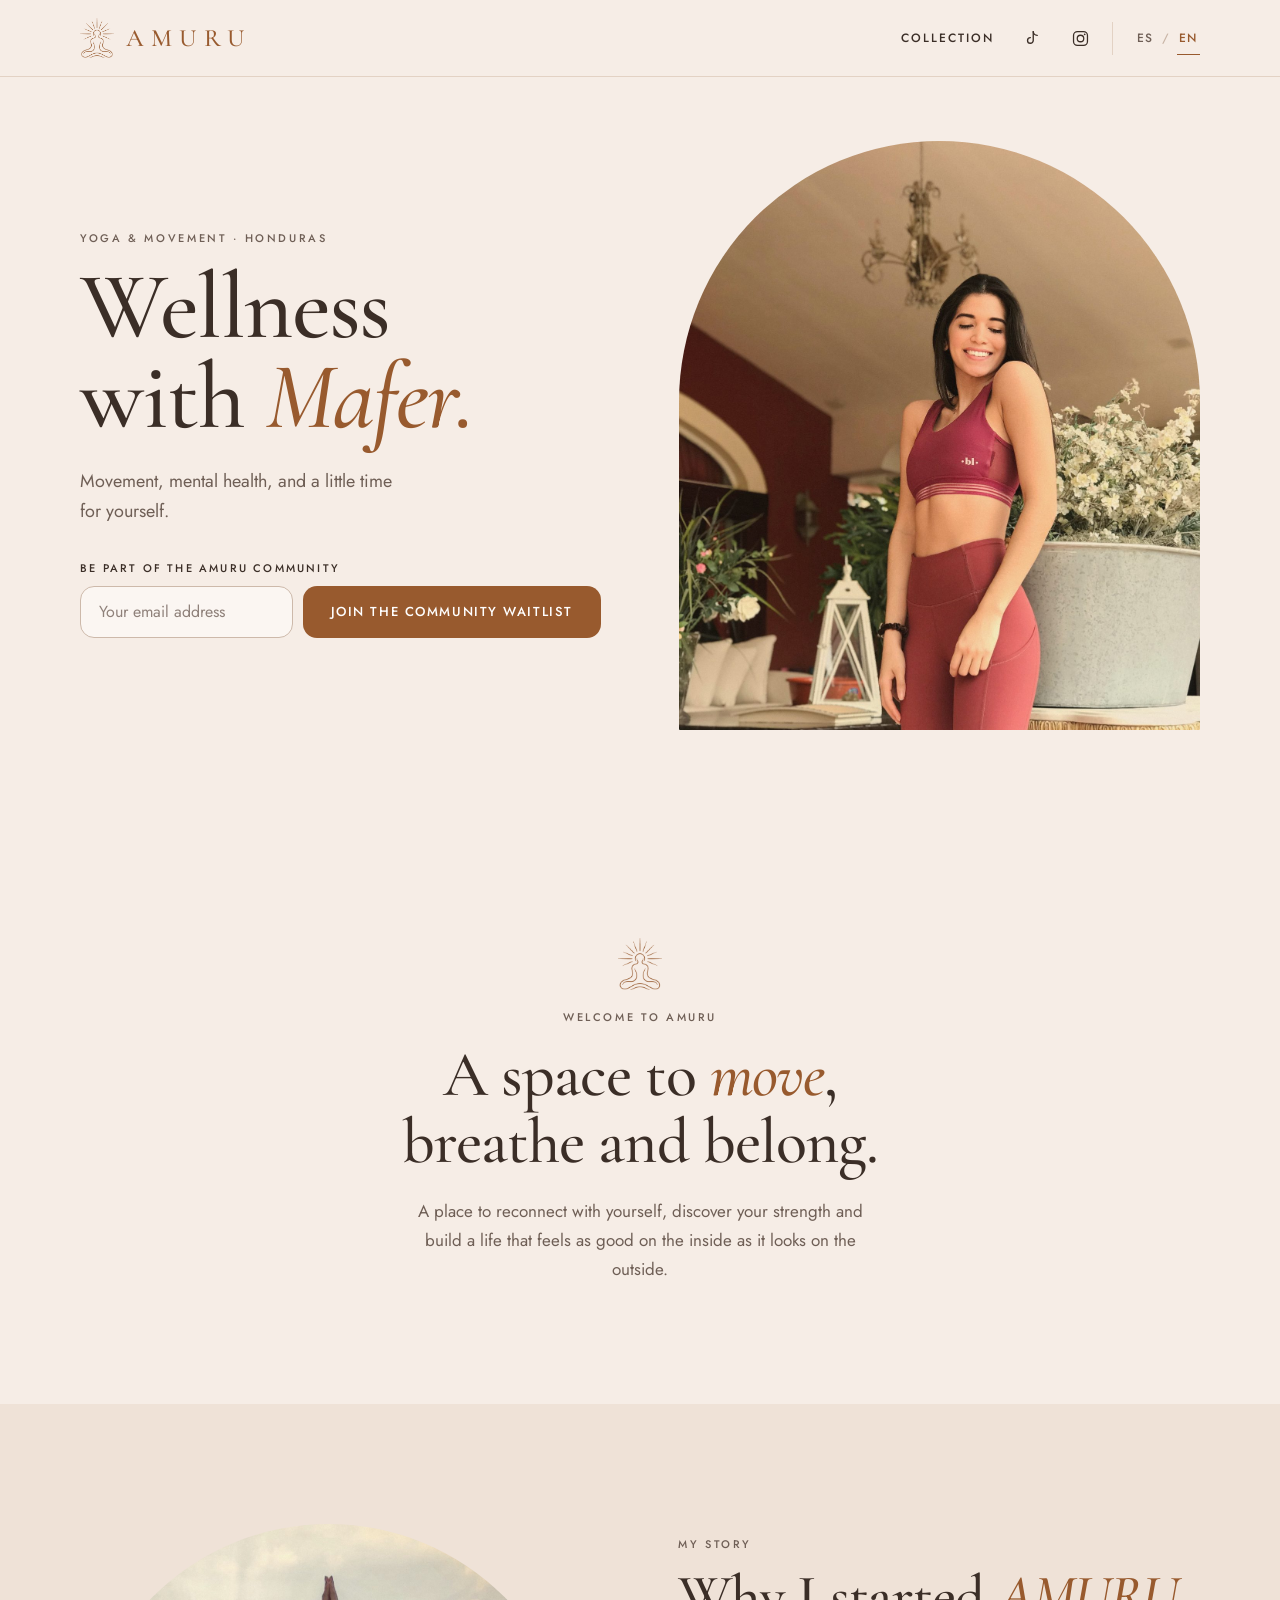
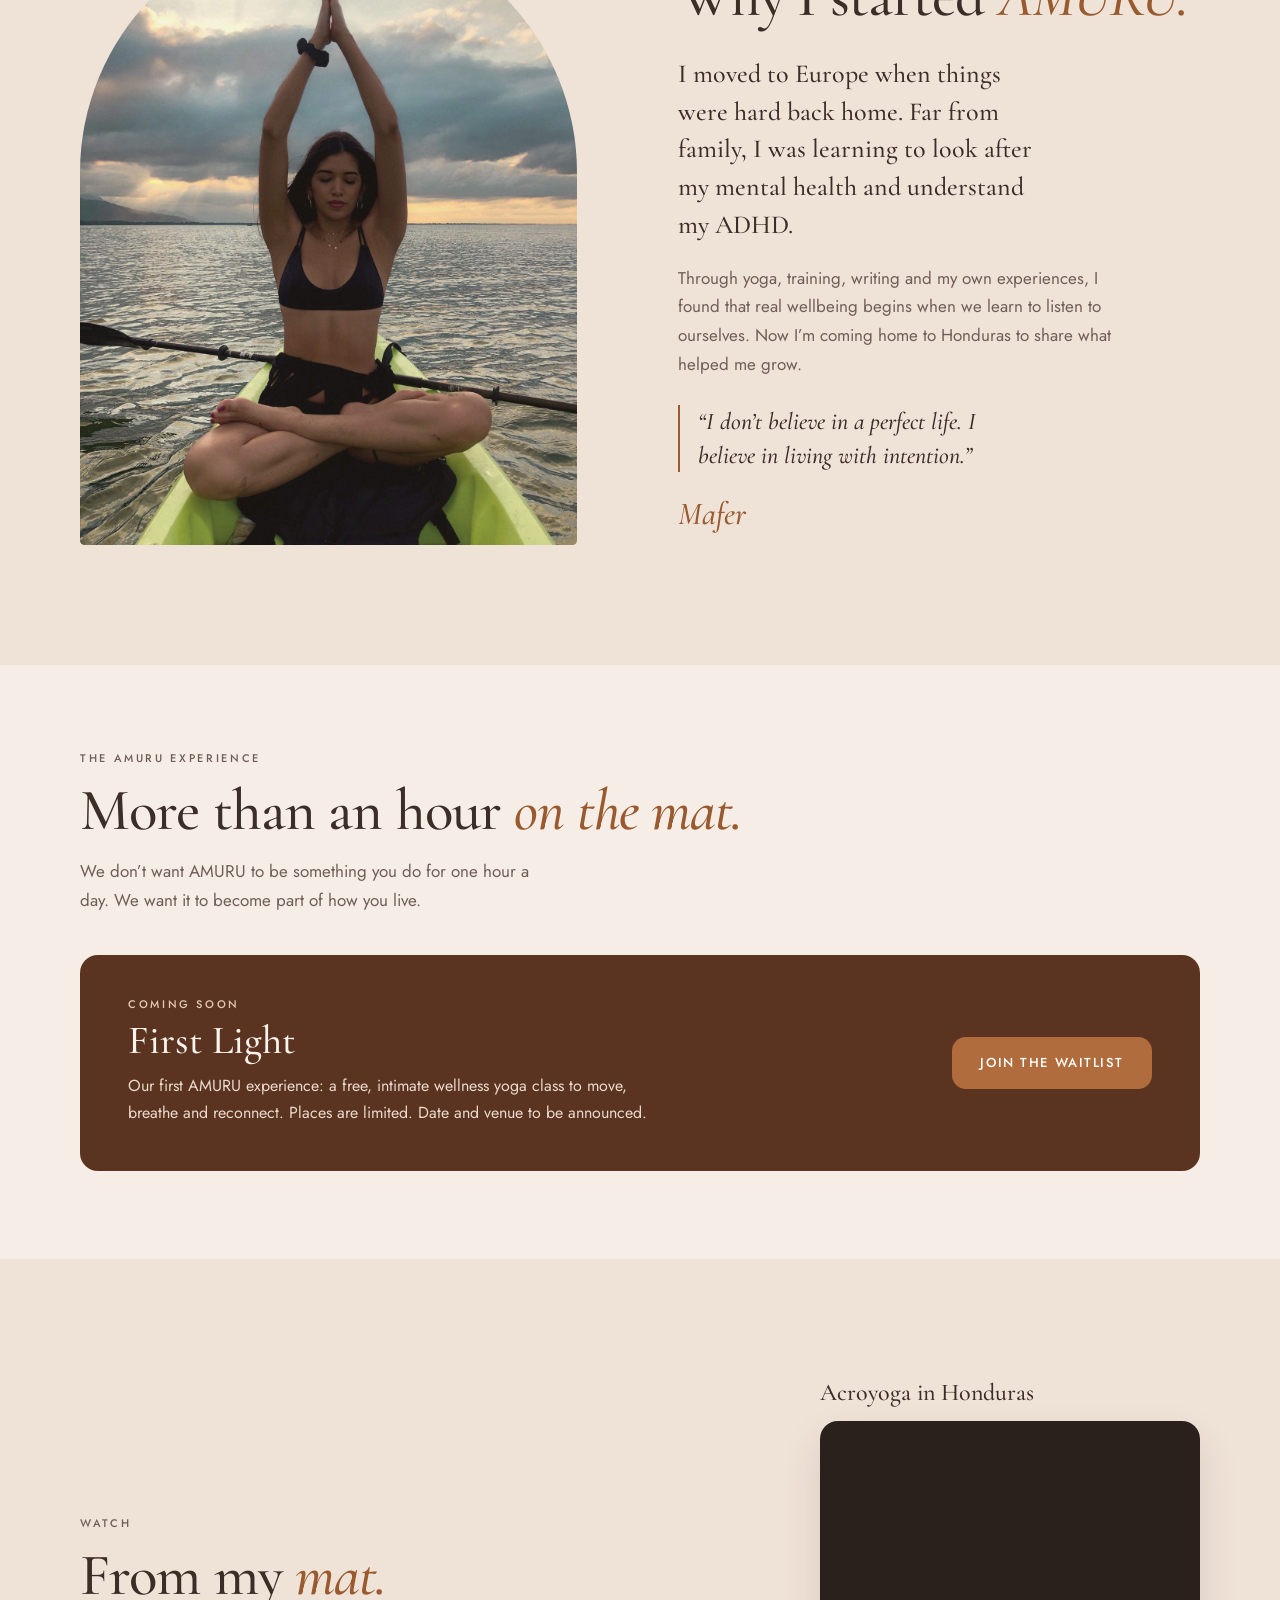
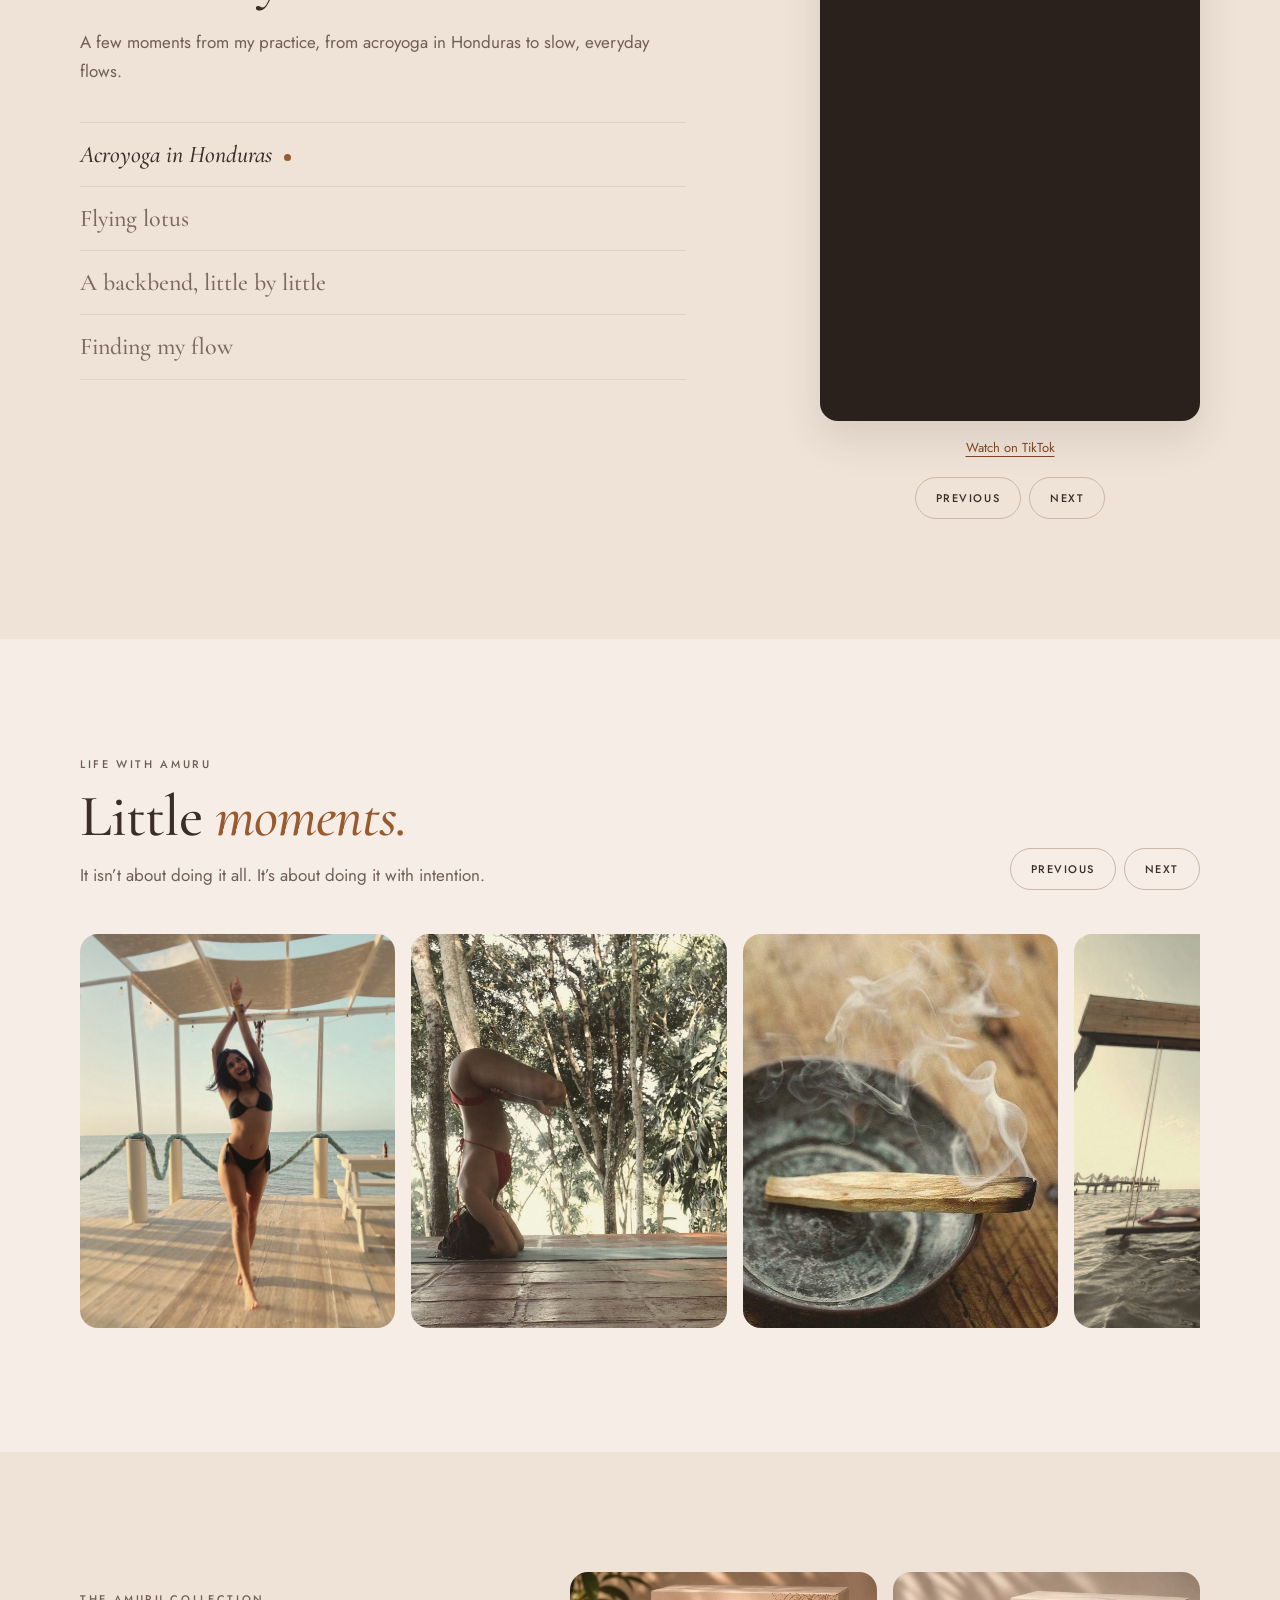
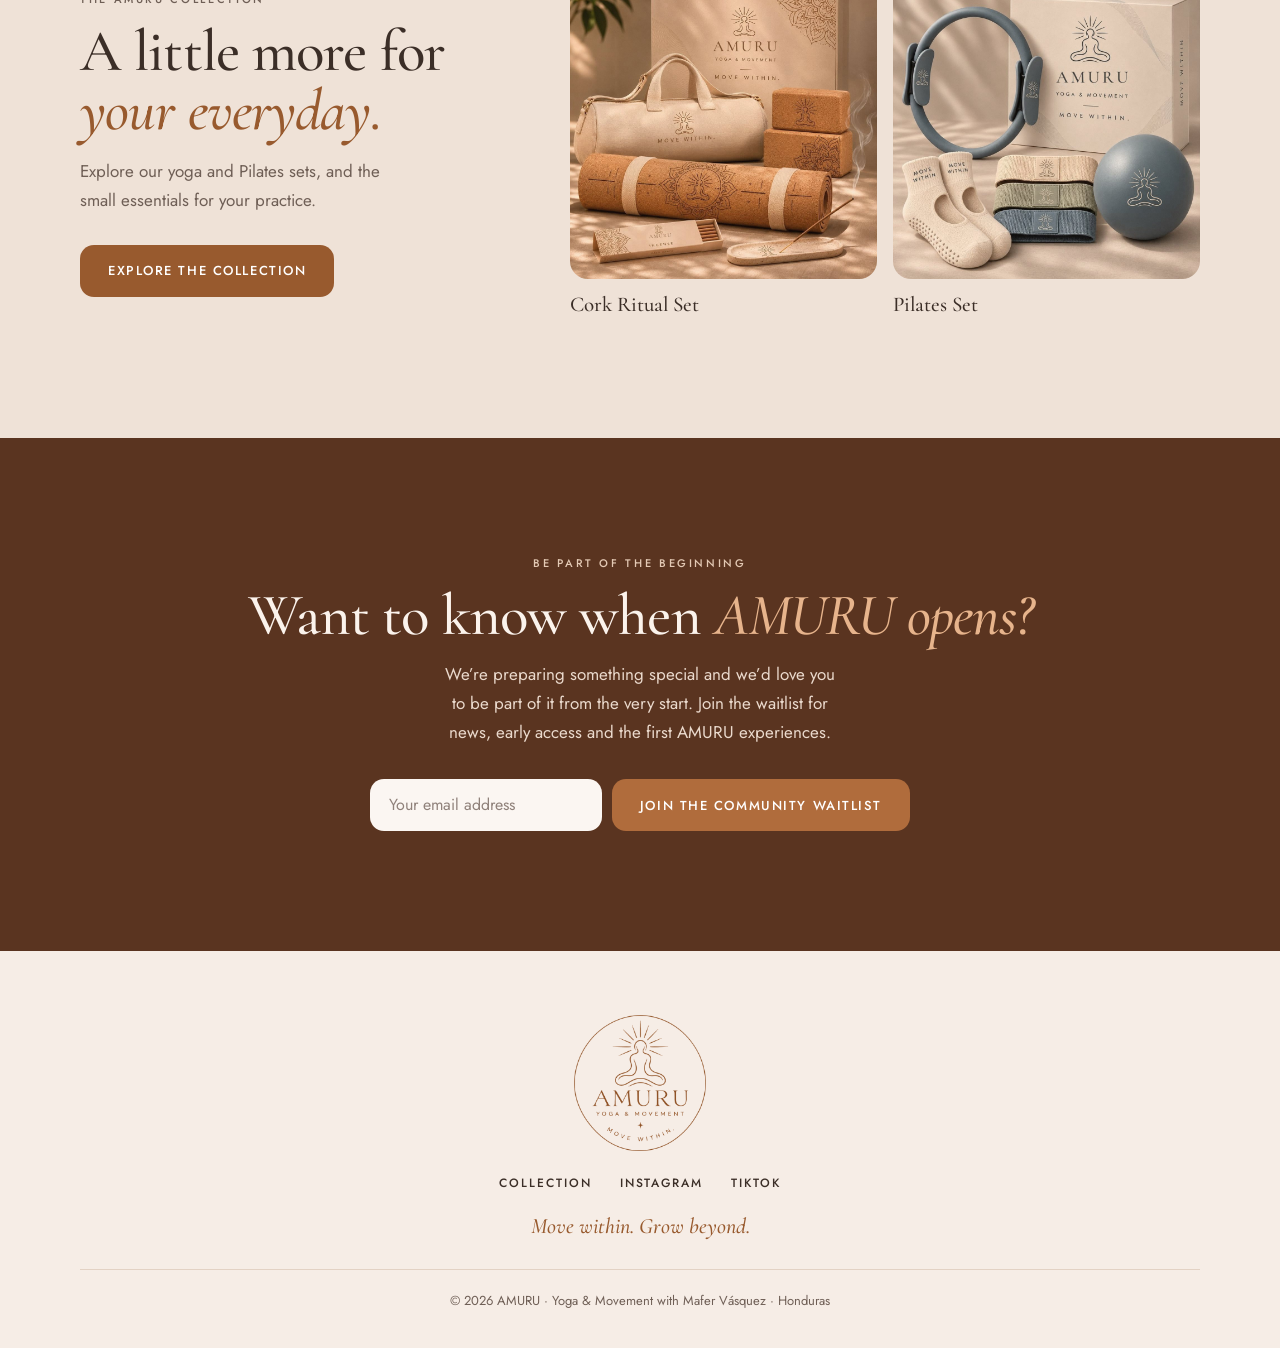
==== en/index.html @ acd0e06e "Header: TikTok and Instagram icons on desktop too Co-Authored-By: Claude Opus 5.5 <noreply@anthropic" ====
<!DOCTYPE html><html lang="en"><head><meta charset="utf-8"/><meta name="viewport" content="width=device-width, initial-scale=1, viewport-fit=cover"/><title>AMURU · Yoga &amp; Movement with Mafer Vásquez</title><meta name="description" content="Join AMURU, Mafer’s yoga and movement community in Honduras: movement, mindfulness and honest conversations about mental health."/>
<meta property="og:type" content="website">
<meta property="og:site_name" content="AMURU">
<meta property="og:title" content="AMURU · Yoga &amp; Movement with Mafer Vásquez">
<meta property="og:description" content="Join Mafer’s yoga and movement community in Honduras.">
<meta property="og:url" content="https://mafer.club/en/">
<meta property="og:image" content="https://mafer.club/fotos/og-image.jpg">
<meta property="og:image:width" content="1200">
<meta property="og:image:height" content="630">
<meta property="og:image:alt" content="Mafer Vásquez smiling, with the AMURU logo">
<meta name="twitter:card" content="summary_large_image">
<meta name="twitter:image" content="https://mafer.club/fotos/og-image.jpg">
<link rel="alternate" hreflang="es" href="https://mafer.club/">
<link rel="alternate" hreflang="en" href="https://mafer.club/en/">
<link rel="alternate" hreflang="x-default" href="https://mafer.club/">
<meta property="og:locale" content="en_GB">
<meta name="theme-color" content="#f6ede6">
<link rel="icon" href="../fotos/amuru-symbol.png">
<link rel="preload" href="../fonts/cormorant-garamond-latin-500-normal.woff2" as="font" type="font/woff2" crossorigin>
<link rel="preload" href="../fonts/jost-latin-400-normal.woff2" as="font" type="font/woff2" crossorigin>
<script>document.documentElement.classList.add("js")</script>
<link rel="stylesheet" href="../assets/site.css?v=12"></head>
<body class="home">
<header class="site-header" id="top"><div class="bar wrap"><a class="brand" href="#top" aria-label="AMURU, home"><img src="../fotos/amuru-symbol.png" alt=""/><span>AMURU</span></a><nav class="nav" aria-label="Main navigation"><a href="collection.html">Collection</a><a class="soc" href="https://www.tiktok.com/@mafervasquezz" target="_blank" rel="noopener noreferrer" aria-label="TikTok"><svg class="ico" viewBox="0 0 24 24" aria-hidden="true"><path d="M14.2 3.5v10.9a3.6 3.6 0 1 1-3.6-3.6" fill="none" stroke="currentColor" stroke-width="1.7" stroke-linecap="round" stroke-linejoin="round"/><path d="M14.2 3.5c.4 2.6 2.3 4.4 5 4.6" fill="none" stroke="currentColor" stroke-width="1.7" stroke-linecap="round"/></svg><span class="txt">TikTok</span></a><a class="soc" href="https://www.instagram.com/amuru.wellness/" target="_blank" rel="noopener noreferrer" aria-label="Instagram"><svg class="ico" viewBox="0 0 24 24" aria-hidden="true"><rect x="3.2" y="3.2" width="17.6" height="17.6" rx="5" fill="none" stroke="currentColor" stroke-width="1.6"/><circle cx="12" cy="12" r="4.1" fill="none" stroke="currentColor" stroke-width="1.6"/><circle cx="17.3" cy="6.7" r="1.1" fill="currentColor"/></svg><span class="txt">Instagram</span></a></nav><div class="lang" aria-label="Language"><a href="/" lang="es" hreflang="es" title="Español">ES</a><span aria-hidden="true">/</span><a href="/en/" lang="en" hreflang="en" aria-current="true" title="English">EN</a></div></div></header>
<main>
<section class="hero wrap">
  <figure class="hero-photo"><img src="../fotos/hero-mafer.jpg" alt="Mafer smiling in burgundy activewear"/></figure>
  <div class="hero-copy">
    <p class="eyebrow">Yoga &amp; Movement · Honduras</p>
    <h1>Wellness<br>with <em>Mafer.</em></h1>
    <p class="lede">Movement, mental health, and a little time for yourself.</p>
    <form class="signup" id="lista" method="post" action="https://docs.google.com/forms/d/e/1FAIpQLSfXtGnzMoglBGclzLk03h3wkVmcqxuoqThr8cAXqL5siRhx5w/formResponse?hl=en">
      <label for="email">Be part of the AMURU community</label>
      <div class="fields"><input id="email" type="email" name="entry.332548926" autocomplete="email" maxlength="254" placeholder="Your email address" aria-label="Your email address" required><button class="primary">Join the community waitlist</button></div>
    </form>
  </div>
</section>

<section class="intro section">
  <div class="wrap narrow center reveal">
    <img class="mark" src="../fotos/amuru-symbol.png" alt="">
    <p class="eyebrow">Welcome to AMURU</p>
    <h2>A space to <em>move</em>, breathe and belong.</h2>
    <p class="sub">A place to reconnect with yourself, discover your strength and build a life that feels as good on the inside as it looks on the outside.</p>
  </div>
</section>

<section class="story section tint" id="story">
  <div class="wrap story-grid">
    <div class="story-head reveal"><p class="eyebrow">My story</p><h2>Why I started <em>AMURU.</em></h2></div>
    <figure class="story-photo reveal"><img src="../fotos/instagram-B-A_GzaK5sC.jpg" loading="lazy" alt="Mafer meditating on a kayak at sunset, hands together above her head"/></figure>
    <div class="story-body reveal">
      <p class="lead">I moved to Europe when things were hard back home. Far from family, I was learning to look after my mental health and understand my ADHD.</p>
      <p class="sub">Through yoga, training, writing and my own experiences, I found that real wellbeing begins when we learn to listen to ourselves. Now I’m coming home to Honduras to share what helped me grow.</p>
      <blockquote class="pull">“I don’t believe in a perfect life. I believe in living with intention.”</blockquote>
      <span class="sign">Mafer</span>
    </div>
  </div>
</section>


<section class="experience section" id="experience">
  <div class="wrap">
    <div class="section-head reveal"><p class="eyebrow">The AMURU experience</p><h2>More than an hour <em>on the mat.</em></h2><p class="sub">We don’t want AMURU to be something you do for one hour a day. We want it to become part of how you live.</p></div>
    <div class="first-light reveal">
      <p class="eyebrow">Coming soon</p>
      <h3>First Light</h3>
      <p>Our first AMURU experience: a free, intimate wellness yoga class to move, breathe and reconnect. Places are limited. Date and venue to be announced.</p>
      <a class="btn" href="#lista">Join the waitlist</a>
    </div>
  </div>
</section>

<section class="watch section tint">
  <div class="wrap watch-grid reel-gallery" aria-labelledby="clips-title" aria-roledescription="carousel">
    <div class="watch-copy reveal"><p class="eyebrow">Watch</p><h2 id="clips-title">From my <em>mat.</em></h2><p class="sub">A few moments from my practice, from acroyoga in Honduras to slow, everyday flows.</p>
      <div class="tracklist" aria-label="Choose a video"><button type="button" data-slide="0">Acroyoga in Honduras</button><button type="button" data-slide="1">Flying lotus</button><button type="button" data-slide="2">A backbend, little by little</button><button type="button" data-slide="3">Finding my flow</button></div></div>
    <div class="reel-stage reveal">
      <article><h3>Acroyoga in Honduras</h3><iframe data-src="https://www.tiktok.com/player/v1/7057386661319118085?autoplay=0&amp;loop=0" title="Acroyoga in Honduras — Mafer Vásquez on TikTok" loading="lazy" allow="fullscreen; encrypted-media; picture-in-picture" allowfullscreen></iframe><div class="reel-foot"><a href="https://www.tiktok.com/@mafervasquezz/video/7057386661319118085">Watch on TikTok</a></div></article>
      <article hidden><h3>Flying lotus</h3><iframe data-src="https://www.tiktok.com/player/v1/7055035148139597062?autoplay=0&amp;loop=0" title="Flying lotus — Mafer Vásquez on TikTok" loading="lazy" allow="fullscreen; encrypted-media; picture-in-picture" allowfullscreen></iframe><div class="reel-foot"><a href="https://www.tiktok.com/@mafervasquezz/video/7055035148139597062">Watch on TikTok</a></div></article>
      <article hidden><h3>A backbend, little by little</h3><iframe data-src="https://www.instagram.com/reel/CQ4DgFrA72C/embed/" title="Mafer’s outdoor backbend on Instagram" loading="lazy" allow="fullscreen; encrypted-media" allowfullscreen></iframe><div class="reel-foot"><a href="https://www.instagram.com/reel/CQ4DgFrA72C/">Watch on Instagram</a></div></article>
      <article hidden><h3>Finding my flow</h3><iframe data-src="https://www.tiktok.com/player/v1/6965937785572297990?autoplay=0&amp;loop=0" title="Mafer’s yoga flow on TikTok" loading="lazy" allow="fullscreen; encrypted-media; picture-in-picture" allowfullscreen></iframe><div class="reel-foot"><a href="https://www.tiktok.com/@mafervasquezz/video/6965937785572297990">Watch on TikTok</a></div></article>
      <div class="reel-nav-row"><div class="reel-nav"><button class="ghost" type="button" aria-label="Previous video" data-step="-1">Previous</button><button class="ghost" type="button" aria-label="Next video" data-step="1">Next</button></div></div>
    </div>
  </div>
</section>

<section class="moments section" id="moments">
  <div class="wrap">
    <div class="moments-head section-head reveal"><div><p class="eyebrow">Life with AMURU</p><h2>Little <em>moments.</em></h2><p class="sub">It isn’t about doing it all. It’s about doing it with intention.</p></div><div class="photo-nav"><button class="ghost" type="button" data-photo-step="-1" aria-label="Previous photo">Previous</button><button class="ghost" type="button" data-photo-step="1" aria-label="Next photo">Next</button></div></div>
    <div class="galeria reveal" id="photo-gallery" role="region" tabindex="0" aria-label="Photos from Mafer’s life and yoga practice">
      <img src="../fotos/instagram-CYMh7jvuwlB.jpg" loading="lazy" alt="Mafer smiling with her arms raised on a seaside deck">
      <img src="../fotos/instagram-CJCs2mjrTdW.jpg" loading="lazy" alt="Mafer holding a cross-legged headstand surrounded by trees">
      <img src="../fotos/ritual.jpg" loading="lazy" alt="Palo santo resting on a ceramic dish">
      <img src="../fotos/instagram-CYPrtsOuMMJ.jpg" loading="lazy" alt="Mafer practicing yoga on a swing over the sea">
      <img src="../fotos/mafer-en-su-mat.jpg" loading="lazy" alt="Mafer smiling as she rests on her yoga mat">
      <img src="../fotos/instagram-BIIc-s-A4sX.jpg" loading="lazy" alt="Mafer balancing beside turquoise water">
      <img src="../fotos/stillness.jpg" loading="lazy" alt="A quiet terrace overlooking the water">
    </div>
  </div>
</section>

<section id="collection-preview" class="teaser section tint" aria-labelledby="collection-preview-title">
  <div class="wrap teaser-grid">
    <div class="teaser-copy reveal"><p class="eyebrow">The AMURU collection</p><h2 id="collection-preview-title">A little more for <em>your everyday.</em></h2><p class="sub">Explore our yoga and Pilates sets, and the small essentials for your practice.</p></div>
    <div class="teaser-images reveal"><figure><img src="../fotos/cork-ritual.jpg" alt="Cork Ritual Set with cork mat, blocks and canvas bag" loading="lazy"><figcaption>Cork Ritual Set</figcaption></figure><figure><img src="../fotos/pilates.jpg" alt="Pilates Set with ring, ball, fabric bands and grip socks" loading="lazy"><figcaption>Pilates Set</figcaption></figure></div>
    <div class="teaser-cta reveal"><a class="btn" href="collection.html">Explore the collection</a></div>
  </div>
</section>

<section class="closing"><div class="wrap reveal">
  <p class="eyebrow">Be part of the beginning</p><h2>Want to know when <em>AMURU opens?</em></h2><p class="sub">We’re preparing something special and we’d love you to be part of it from the very start. Join the waitlist for news, early access and the first AMURU experiences.</p>
  <form method="post" action="https://docs.google.com/forms/d/e/1FAIpQLSfXtGnzMoglBGclzLk03h3wkVmcqxuoqThr8cAXqL5siRhx5w/formResponse?hl=en"><div class="fields"><input type="email" name="entry.332548926" autocomplete="email" maxlength="254" placeholder="Your email address" aria-label="Your email address" required><button class="primary">Join the community waitlist</button></div></form>
</div></section>
</main>
<footer><div class="wrap foot">
  <a href="#top" aria-label="AMURU, back to top"><img class="foot-logo" src="../fotos/amuru-logo.png" alt="AMURU Yoga &amp; Movement, Move within." loading="lazy"/></a>
  <nav aria-label="Footer"><a href="collection.html">Collection</a><a href="https://www.instagram.com/amuru.wellness/" target="_blank" rel="noopener noreferrer">Instagram</a><a href="https://www.tiktok.com/@mafervasquezz" target="_blank" rel="noopener noreferrer">TikTok</a></nav>
  <p class="motto">Move within. Grow beyond.</p>
  <p class="legal">© 2026 AMURU · Yoga &amp; Movement with Mafer Vásquez · Honduras</p>
</div></footer>
<script>
const gallery=document.querySelector('.reel-gallery');
const slides=Array.from(gallery.querySelectorAll('article'));
const choices=Array.from(gallery.querySelectorAll('[data-slide]'));
let current=0;
function showSlide(index){
  const next=(index+slides.length)%slides.length;
  if(next!==current)slides[current].querySelector('iframe').removeAttribute('src');
  current=next;
  slides.forEach((s,i)=>{s.hidden=i!==current;choices[i].setAttribute('aria-current',String(i===current));});
  const player=slides[current].querySelector('iframe');
  if(!player.hasAttribute('src'))player.src=player.dataset.src;
}
choices.forEach((b,i)=>b.addEventListener('click',()=>showSlide(i)));
gallery.querySelectorAll('[data-step]').forEach(b=>b.addEventListener('click',()=>showSlide(current+Number(b.dataset.step))));
gallery.addEventListener('keydown',e=>{if(e.key==='ArrowRight'||e.key==='ArrowLeft'){e.preventDefault();showSlide(current+(e.key==='ArrowRight'?1:-1));}});
let start;
gallery.addEventListener('touchstart',e=>{start=e.touches[0];},{passive:true});
gallery.addEventListener('touchend',e=>{if(!start)return;const dx=e.changedTouches[0].clientX-start.clientX,dy=e.changedTouches[0].clientY-start.clientY;if(Math.abs(dx)>45&&Math.abs(dx)>Math.abs(dy)*1.4)showSlide(current+(dx<0?1:-1));start=null;},{passive:true});
showSlide(0);
const photoGallery=document.querySelector('#photo-gallery');
document.querySelectorAll('[data-photo-step]').forEach(b=>b.addEventListener('click',()=>{
  const photos=[...photoGallery.querySelectorAll('img')];
  const step=photos[1]?photos[1].offsetLeft-photos[0].offsetLeft:photoGallery.clientWidth;
  photoGallery.scrollBy({left:step*Number(b.dataset.photoStep),behavior:'smooth'});
}));
if('IntersectionObserver' in window){const io=new IntersectionObserver(es=>es.forEach(e=>{if(e.isIntersecting){e.target.classList.add('in');io.unobserve(e.target);}}),{rootMargin:'0px 0px -8% 0px'});document.querySelectorAll('.reveal').forEach(el=>io.observe(el));}else{document.querySelectorAll('.reveal').forEach(el=>el.classList.add('in'));}
</script>
<script>
document.querySelectorAll('form[action*="docs.google.com/forms"]').forEach(f=>f.addEventListener('submit',e=>{
  e.preventDefault();const btn=f.querySelector('button');if(btn){btn.disabled=true;}
  fetch(f.action,{method:'POST',mode:'no-cors',body:new URLSearchParams(new FormData(f))}).then(()=>{location.href='/en/thanks.html';}).catch(()=>{f.submit();});
}));
</script>
</body></html>
---- assets/site.css ----
@font-face{font-family:"Cormorant";src:url(../fonts/cormorant-garamond-latin-500-normal.woff2) format("woff2");font-weight:500;font-display:swap}
@font-face{font-family:"Cormorant";src:url(../fonts/cormorant-garamond-latin-500-italic.woff2) format("woff2");font-weight:500;font-style:italic;font-display:swap}
@font-face{font-family:"Cormorant";src:url(../fonts/cormorant-garamond-latin-600-normal.woff2) format("woff2");font-weight:600;font-display:swap}
@font-face{font-family:"Jost";src:url(../fonts/jost-latin-400-normal.woff2) format("woff2");font-weight:400;font-display:swap}
@font-face{font-family:"Jost";src:url(../fonts/jost-latin-500-normal.woff2) format("woff2");font-weight:500;font-display:swap}
:root{--blush:#f6ede6;--paper:#fbf6f2;--sand:#efe2d7;--ink:#3b2e27;--soft:#6f5f56;--copper:#985a2e;--copper-d:#7c4520;--deep:#5a3420;--line:#e3d2c4;--serif:"Cormorant",Baskerville,Georgia,serif;--sans:"Jost","Avenir Next",Avenir,Arial,sans-serif}
*{box-sizing:border-box}html{scroll-behavior:smooth}body{margin:0;background:var(--blush);color:var(--ink);font:400 16px/1.7 var(--sans);-webkit-font-smoothing:antialiased}
a{color:inherit}button,input{font:inherit}img{display:block;max-width:100%}figure{margin:0}section{scroll-margin-top:24px}
a:focus-visible,button:focus-visible,input:focus-visible,[tabindex]:focus-visible{outline:2px solid var(--copper);outline-offset:4px}
.wrap{width:min(1120px,calc(100% - 64px));margin:auto}
h1,h2,h3{font-family:var(--serif);font-weight:500;margin:0}h1,h2{letter-spacing:-.015em;line-height:1}em{font-style:italic;color:var(--copper)}p{margin:0}
.eyebrow{font:500 11px/1 var(--sans);letter-spacing:.24em;text-transform:uppercase;color:var(--soft);margin-bottom:18px}
h2{font-size:clamp(40px,4.6vw,60px);margin-bottom:22px}
.btn,button.primary{display:inline-flex;align-items:center;justify-content:center;min-height:52px;padding:0 28px;border:0;border-radius:3px;background:var(--copper);color:#fff;font:500 13px/1 var(--sans);letter-spacing:.12em;text-transform:uppercase;text-decoration:none;cursor:pointer;transition:background .2s}
.btn:hover,button.primary:hover{background:var(--copper-d)}
.ghost{min-height:40px;padding:0 16px;border:1px solid #c9b5a6;border-radius:3px;background:transparent;color:var(--ink);font:500 11px/1 var(--sans);letter-spacing:.14em;text-transform:uppercase;cursor:pointer}
.ghost:hover{background:#efe2d7}

/* header */
.site-header{border-bottom:1px solid var(--line)}
.bar{display:flex;align-items:center;justify-content:space-between;gap:20px;min-height:76px}
.brand{display:inline-flex;align-items:center;gap:12px;text-decoration:none;color:var(--copper)}
.brand img{width:34px;height:40px;object-fit:contain}
.brand span{font:500 25px/1 var(--serif);letter-spacing:.28em;margin-right:-.28em}
.nav{display:flex;gap:30px}.nav a{font:500 12px/1 var(--sans);letter-spacing:.16em;text-transform:uppercase;text-decoration:none;padding:10px 0;border-bottom:1px solid transparent}.nav a:hover{border-color:currentColor}

/* hero (desktop) */
.hero{display:grid;grid-template-columns:1fr 1fr;gap:7%;align-items:center;padding:64px 0 88px}
.hero-copy{grid-column:1;grid-row:1}
.hero-photo{grid-column:2;grid-row:1}
.hero h1{font-size:clamp(64px,7.4vw,104px);line-height:.95;margin-bottom:24px}
.lede{font-size:18px;color:var(--soft);max-width:30ch;margin-bottom:36px}
.signup label{display:block;font:500 11px/1 var(--sans);letter-spacing:.2em;text-transform:uppercase;margin-bottom:12px}
.fields{display:flex;gap:10px;max-width:540px}
input[type=email]{flex:1;min-width:0;min-height:52px;padding:0 18px;border:1px solid #cdb9aa;border-radius:3px;background:var(--paper);font-size:16px;color:var(--ink)}
input[type=email]::placeholder{color:#8f817a}
.note{font-size:13px;color:var(--soft);margin-top:12px}
.hero-photo img{width:100%;height:clamp(460px,46vw,620px);object-fit:cover;object-position:42% 18%;border-radius:999px 999px 4px 4px}

/* ---------- design system ---------- */
:root{--r:14px;--r-img:18px;--sec:120px}
.btn,button.primary,input[type=email]{border-radius:var(--r)}
.ghost{border-radius:999px;min-height:42px;padding:0 20px;border-color:#cdb7a6}
.section{padding:var(--sec) 0}
.tint{background:var(--sand)}
.sub{color:var(--soft);font-size:17px;line-height:1.7}
.center{text-align:center}
.narrow{max-width:720px}
.section-head{margin-bottom:44px}
.section-head h2{margin-bottom:0}
.section-head .sub{margin-top:16px;max-width:46ch}
.center .sub{margin-left:auto;margin-right:auto}

/* gentle reveal on scroll */
.js .reveal{opacity:0;transform:translateY(18px);transition:opacity .8s ease,transform .8s ease}
.js .reveal.in{opacity:1;transform:none}

/* welcome */
.intro .mark{width:44px;height:auto;margin:0 auto 22px}
.intro h2{font-size:clamp(40px,5vw,64px);line-height:1.05;max-width:16ch;margin:0 auto}
.intro .sub{margin-top:22px;max-width:48ch}

/* story */
.story-grid{display:grid;grid-template-columns:1fr 1.05fr;grid-template-areas:"photo head" "photo body";column-gap:9%;align-items:center}
.story-head{grid-area:head;align-self:end;margin-bottom:28px}
.story-head h2{margin:0}
.story-photo{grid-area:photo}
.story-photo img{width:100%;aspect-ratio:4/5;object-fit:cover;object-position:50% 45%;border-radius:999px 999px var(--r-img) var(--r-img)}
.story-body{grid-area:body;align-self:start}
.story-body .lead{font:500 26px/1.45 var(--serif);color:var(--ink);margin-bottom:20px;max-width:30ch}
.story-body .sub{max-width:44ch}
.sign{font:italic 500 32px/1 var(--serif);color:var(--copper);margin-top:26px;display:block}

/* watch */
.watch-grid{display:grid;grid-template-columns:1fr 380px;gap:12%;align-items:center}
.tracklist{display:grid;margin-top:36px}
.tracklist button{text-align:left;color:#7a6a61;background:transparent;border:0;border-top:1px solid var(--line);font:500 24px/1.3 var(--serif);padding:16px 0;cursor:pointer}
.tracklist button:last-child{border-bottom:1px solid var(--line)}
.tracklist button[aria-current=true]{color:var(--ink);font-style:italic}
.tracklist button[aria-current=true]::after{content:"";display:inline-block;width:7px;height:7px;border-radius:50%;background:var(--copper);margin-left:12px;vertical-align:middle}
.reel-stage{min-width:0}
.reel-stage article[hidden]{display:none}
.reel-stage h3{font-size:24px;line-height:1.2;margin-bottom:14px}
.reel-stage iframe{display:block;width:100%;height:600px;border:0;border-radius:var(--r-img);background:#2b211c;box-shadow:0 18px 40px rgba(59,46,39,.12)}
.reel-foot{display:flex;align-items:center;justify-content:space-between;gap:12px;margin-top:16px}
.reel-foot a{font-size:13px;color:var(--copper-d);text-underline-offset:4px}
.reel-nav{display:flex;gap:8px}

/* moments */
.moments-head{display:flex;align-items:flex-end;justify-content:space-between;gap:16px}
.photo-nav{display:none;gap:8px}
.galeria{display:grid;grid-template-columns:repeat(4,minmax(0,1fr));gap:16px}
.galeria img{width:100%;aspect-ratio:4/5;object-fit:cover;border-radius:var(--r-img)}

/* collection teaser */
.teaser-grid{display:grid;grid-template-columns:.85fr 1.3fr;grid-template-areas:"copy images" "cta images";column-gap:7%;align-items:center}
.teaser-copy{grid-area:copy;align-self:end}
.teaser-copy h2{margin-bottom:0}
.teaser-copy .sub{margin-top:16px;max-width:34ch}
.teaser-cta{grid-area:cta;align-self:start;margin-top:30px}
.teaser-images{grid-area:images;display:grid;grid-template-columns:1fr 1fr;gap:16px}
.teaser-images img{width:100%;aspect-ratio:1;object-fit:cover;border-radius:var(--r-img)}
.teaser-images figcaption{font:500 21px/1.3 var(--serif);margin-top:12px}

/* closing */
.closing{background:var(--deep);color:#fff;padding:var(--sec) 0;text-align:center}
.closing .eyebrow{color:#e3c9b4}.closing h2{color:#fbf3ec;margin-bottom:14px}.closing h2 em{color:#e7b48c}
.closing .sub{color:#ead9cc;margin:0 auto 32px;max-width:40ch}
.closing .fields{margin:auto}.closing input[type=email]{border-color:transparent}
.closing button.primary{background:#b06c3c}.closing button.primary:hover{background:#c27a47}

/* footer */
footer{padding:64px 0 36px;text-align:center}
.foot-logo{width:132px;height:auto;margin:0 auto 26px}
.foot nav{display:flex;justify-content:center;gap:28px}.foot nav a{font:500 12px/1 var(--sans);letter-spacing:.16em;text-transform:uppercase;text-decoration:none}.foot nav a:hover{text-decoration:underline;text-underline-offset:5px}
.legal{border-top:1px solid var(--line);margin-top:32px;padding-top:20px;font-size:13px;color:var(--soft)}

/* ---------- phone ---------- */
@media(max-width:760px){
.wrap{width:calc(100% - 40px)}
h2{font-size:40px;margin-bottom:16px}
/* header sits over the photo */
.bar{min-height:64px;padding-top:env(safe-area-inset-top)}
.brand{gap:8px}.brand img{width:22px;height:28px}.brand span{font-size:19px;letter-spacing:.2em;margin-right:0}
.nav{gap:14px}.nav a{font-size:10px;letter-spacing:.1em}
.home .site-header{position:absolute;top:0;left:0;right:0;z-index:3;border:0}
.home .brand{color:#fff}.home .brand img{filter:brightness(0) invert(1)}
.home .nav a{color:#fff;text-shadow:0 1px 8px rgba(0,0,0,.25)}
/* full-screen photo hero */
.hero{position:relative;display:block;width:100%;height:100svh;min-height:500px;max-height:940px;padding:0;overflow:hidden;color:#fff}
.hero-photo{position:absolute;inset:0}
.hero-photo img{width:100%;height:100%;object-fit:cover;object-position:46% 18%;border-radius:0}
.hero::after{content:"";position:absolute;inset:0;background:linear-gradient(180deg,rgba(43,26,17,.5) 0,rgba(43,26,17,0) 16%,rgba(43,26,17,0) 36%,rgba(43,26,17,.72) 62%,rgba(39,23,15,.92) 100%)}
.hero-copy{position:absolute;z-index:2;left:20px;right:20px;bottom:calc(22px + env(safe-area-inset-bottom))}
.hero .eyebrow{color:#f0d9c6;font-size:10px;margin-bottom:10px}
.hero h1{font-size:clamp(46px,13.5vw,60px);margin-bottom:8px;color:#fff;text-shadow:0 2px 20px rgba(0,0,0,.18)}
.hero h1 em{color:#f1c29d}
.lede{color:#f3e6dc;font-size:15px;line-height:1.5;margin-bottom:18px;max-width:none}
.signup label{display:none}
.fields{flex-direction:column;gap:8px}
.hero input[type=email]{background:rgba(251,246,242,.96);border-color:transparent}
input[type=email],.btn,button.primary{min-height:50px}
.hero .note{color:#e9d6c8;font-size:12px;margin-top:9px;text-align:center}
:root{--sec:84px}
.sub{font-size:16px}
.section-head{margin-bottom:28px}
.intro .mark{width:36px;margin-bottom:18px}
.intro h2{font-size:38px}
.intro .sub{margin-top:18px}
.story-grid{grid-template-columns:1fr;grid-template-areas:"head" "photo" "body"}
.story-head{margin-bottom:26px}
.story-photo img{aspect-ratio:4/5}
.story-body{margin-top:30px}
.story-body .lead{font-size:23px}
.sign{font-size:30px;margin-top:20px}
.watch-grid{grid-template-columns:1fr;gap:28px}
.watch-copy .sub{margin-top:16px}
.tracklist{display:none}
.reel-stage{width:100%;max-width:400px;margin:auto}
.reel-stage h3{font-size:22px}
.reel-stage iframe{height:min(64svh,560px)}
.moments-head{align-items:center}.photo-nav{display:flex}
.galeria{display:flex;gap:12px;overflow-x:auto;scroll-snap-type:x mandatory;scroll-behavior:smooth;overscroll-behavior-x:contain;scrollbar-width:none;margin-right:-20px;padding-right:20px}
.galeria::-webkit-scrollbar{display:none}
.galeria img{flex:0 0 80%;width:80%;scroll-snap-align:start}
.teaser-grid{grid-template-columns:1fr;grid-template-areas:"copy" "images" "cta"}
.teaser-images{margin-top:28px;gap:12px}.teaser-images figcaption{font-size:18px;margin-top:10px}
.teaser-cta{margin-top:28px}.teaser-cta .btn{width:100%}
footer{padding:56px 0 32px}.foot-logo{width:116px}.foot nav{gap:20px}
}
@media(max-width:400px){.moments-head h2{font-size:34px}.photo-nav .ghost{padding:0 14px}}
@media(max-width:360px){.photo-nav .ghost{padding:0 11px;font-size:10px;letter-spacing:.08em}.moments-head h2{font-size:30px}.nav{gap:9px}.nav a{font-size:9px;letter-spacing:.05em}.brand{gap:6px}.brand span{font-size:16px;letter-spacing:.14em}.brand img{width:18px;height:24px}.btn,button.primary{letter-spacing:.06em;padding:0 16px}.intro h2{font-size:34px}}
@media(max-width:760px) and (max-height:620px){.hero .eyebrow,.hero .note{display:none}.hero h1{font-size:40px;margin-bottom:4px}.lede{font-size:14px;margin-bottom:12px}input[type=email],button.primary{min-height:46px}.hero-copy{bottom:16px}}
@media(prefers-reduced-motion:reduce){html,.galeria{scroll-behavior:auto}.js .reveal{opacity:1;transform:none;transition:none}}

/* collection page */
.page-intro{display:grid;grid-template-columns:1fr auto;gap:48px;align-items:center;padding:72px 0 48px}
.page-intro h1{font-size:clamp(48px,6vw,80px);line-height:1;margin-bottom:18px}
.page-intro p.sub{color:var(--soft);max-width:44ch}
.page-intro img{width:180px;height:auto}
.status{display:inline-block;margin-top:22px;padding:8px 14px;border:1px solid var(--line);border-radius:999px;font:500 11px/1 var(--sans);letter-spacing:.16em;text-transform:uppercase;color:var(--copper-d);background:var(--paper)}
.shelf{padding:24px 0 96px}.shelf+.shelf{background:var(--sand);padding-top:96px;box-shadow:0 0 0 100vmax var(--sand);clip-path:inset(0 -100vmax)}
.shelf-head{margin-bottom:32px}.shelf-head h2{margin-bottom:10px}.shelf-head p{color:var(--soft)}
.product-grid{display:grid;grid-template-columns:repeat(3,minmax(0,1fr));gap:28px}
.product-grid img{width:100%;aspect-ratio:1;object-fit:cover;border-radius:var(--r-img);background:var(--sand)}
.product-grid h3{font-size:27px;line-height:1.15;margin:18px 0 8px}
.product-grid p{font-size:15px;color:var(--soft)}
@media(max-width:760px){
.page-intro{grid-template-columns:1fr;gap:20px;padding:40px 0 28px}
.page-intro img{width:96px;grid-row:1}
.page-intro h1{font-size:44px}
.shelf{padding:12px 0 72px}.shelf+.shelf{padding-top:72px}
.shelf-head{margin-bottom:22px}
.product-grid{grid-template-columns:1fr;gap:32px}
.product-grid h3{font-size:24px;margin-top:14px}
}
.reel-foot{justify-content:center}
.reel-nav-row{display:flex;justify-content:center;margin-top:18px}

/* editorial mosaic (Little moments) */
.mosaic{display:grid;grid-template-columns:repeat(4,minmax(0,1fr));grid-auto-rows:clamp(150px,17vw,250px);gap:16px;grid-template-areas:"m1 m1 m2 m3" "m1 m1 m2 m4" "m5 m6 m7 m4"}
.mosaic img{width:100%;height:100%;object-fit:cover;border-radius:var(--r-img)}
.mosaic .m1{grid-area:m1;object-position:50% 30%}.mosaic .m2{grid-area:m2;object-position:28% 50%}.mosaic .m3{grid-area:m3}
.mosaic .m4{grid-area:m4;object-position:55% 60%}.mosaic .m5{grid-area:m5;object-position:50% 20%}.mosaic .m6{grid-area:m6;object-position:50% 35%}.mosaic .m7{grid-area:m7}
@media(max-width:760px){
.mosaic{grid-template-columns:1fr 1fr;grid-auto-rows:clamp(130px,42vw,190px);gap:10px;grid-template-areas:"m1 m3" "m1 m6" "m5 m2" "m4 m2" "m7 m7"}
}

/* vision content */
.pull{margin:26px 0 0;padding-left:18px;border-left:2px solid var(--copper);font:italic 500 24px/1.4 var(--serif);color:var(--ink);max-width:30ch}
.moments-head .sub{margin-top:14px;max-width:44ch}
.pillars-grid{list-style:none;margin:0;padding:0;display:grid;grid-template-columns:repeat(3,minmax(0,1fr));gap:0 48px}
.pillars-grid li{padding:26px 0;border-top:1px solid var(--line)}
.pillars-grid h3{font-size:28px;line-height:1.1;color:var(--copper);margin-bottom:6px}
.pillars-grid p{color:var(--soft);font-size:16px;line-height:1.6}
.first-light{margin-top:56px;background:var(--deep);color:#f6ede6;border-radius:var(--r-img);padding:44px 48px;display:grid;grid-template-columns:1fr auto;column-gap:40px;align-items:center}
.first-light .eyebrow{color:#e3c9b4;grid-column:1;margin-bottom:10px}
.first-light h3{grid-column:1;font-size:40px;line-height:1;color:#fbf3ec;margin-bottom:12px}
.first-light p:not(.eyebrow){grid-column:1;color:#ead9cc;max-width:52ch}
.first-light .btn{grid-column:2;grid-row:1 / span 3;background:#b06c3c}
.first-light .btn:hover{background:#c27a47}
.principles{list-style:none;margin:48px 0 0;padding:0;display:grid;grid-template-columns:repeat(3,minmax(0,1fr));gap:40px}
.principles h3{font-size:28px;line-height:1.1;margin-bottom:8px}
.principles p{color:var(--soft);font-size:16px;line-height:1.6}
.motto{font:italic 500 22px/1 var(--serif);color:var(--copper);margin-top:26px}
@media(max-width:760px){
.pull{font-size:21px;margin-top:22px}
.pillars-grid{grid-template-columns:1fr 1fr;gap:0 18px}
.pillars-grid li{padding:18px 0}
.pillars-grid h3{font-size:23px}
.pillars-grid p{font-size:14px;line-height:1.5}
.first-light{grid-template-columns:1fr;padding:32px 24px;margin-top:40px}
.first-light h3{font-size:34px}
.first-light .btn{grid-column:1;grid-row:auto;margin-top:22px;width:100%}
.principles{grid-template-columns:1fr;gap:22px;margin-top:36px}
.principles li{padding-top:20px;border-top:1px solid #dcc8b8}
.principles h3{font-size:25px}
}

/* language switch */
.bar{gap:16px}
.nav{margin-left:auto}
.lang{display:inline-flex;align-items:center;gap:6px;padding-left:22px;margin-left:4px;border-left:1px solid var(--line);font:500 12px/1 var(--sans);letter-spacing:.14em}
.lang a{text-decoration:none;color:var(--soft);padding:10px 2px;border-bottom:1px solid transparent}
.lang a[aria-current=true]{color:var(--copper);border-bottom-color:currentColor}
.lang a:hover{color:var(--ink)}
.lang span{color:#c9b5a6}
@media(max-width:760px){
.bar{gap:10px}
.lang{padding-left:10px;margin-left:0;font-size:10px;letter-spacing:.08em;gap:4px}
.home .lang{border-left-color:rgba(255,255,255,.45)}
.home .lang a{color:rgba(255,255,255,.75);text-shadow:0 1px 8px rgba(0,0,0,.25)}
.home .lang a[aria-current=true]{color:#fff}
.home .lang span{color:rgba(255,255,255,.5)}
}
@media(max-width:400px){.nav{gap:10px}.nav a{font-size:9.5px;letter-spacing:.07em}.brand span{font-size:17px;letter-spacing:.16em}.brand img{width:20px;height:26px}}
@media(max-width:360px){.nav{gap:7px}.nav a{font-size:8.5px;letter-spacing:.04em}.lang{padding-left:7px;font-size:9px;letter-spacing:.04em}.brand span{font-size:15px;letter-spacing:.1em}.brand{gap:5px}.brand img{width:17px;height:22px}}
@media(max-width:420px){.nav-tt{display:none}.nav{gap:14px}.nav a{font-size:10px;letter-spacing:.1em}.brand span{font-size:18px;letter-spacing:.18em}.brand img{width:21px;height:27px}.lang{font-size:10px;letter-spacing:.08em}}
@media(max-width:340px){.nav{gap:10px}.nav a{font-size:9px;letter-spacing:.06em}.brand span{font-size:16px;letter-spacing:.12em}.lang{font-size:9px}}
/* hero photo (high-res) framing */
.hero-photo img{object-position:56% 22%}
@media(max-width:760px){.hero-photo img{object-position:57% 30%}}

/* Little moments: equal-size swipe row */
.moments-head{align-items:flex-end}
.moments .photo-nav{display:flex;gap:8px;flex-shrink:0}
.moments .galeria{display:flex;gap:16px;overflow-x:auto;scroll-snap-type:x mandatory;scroll-behavior:smooth;overscroll-behavior-x:contain;scrollbar-width:none;padding-bottom:4px}
.moments .galeria::-webkit-scrollbar{display:none}
.moments .galeria img{flex:0 0 calc((100% - 48px) / 3.4);width:auto;aspect-ratio:4/5;object-fit:cover;border-radius:var(--r-img);scroll-snap-align:start}
@media(max-width:760px){
.moments .galeria{gap:12px;margin-right:-20px;padding-right:20px}
.moments .galeria img{flex:0 0 80%}
}
.experience .section-head{margin-bottom:0}
.experience .first-light{margin-top:40px}
@media(max-width:760px){
.moments-head{flex-direction:column;align-items:flex-start;gap:18px}
.experience .first-light{margin-top:28px}
}
.moments .galeria img{flex:none;min-width:0;max-width:none;width:calc((100% - 48px) / 3.4);height:auto}
@media(max-width:760px){.moments .galeria img{width:80%}}
.experience.section{padding:88px 0}@media(max-width:760px){.experience.section{padding:64px 0}}

/* social links: words on desktop, icons on phones */
.nav .soc{display:inline-flex;align-items:center}
.nav .soc .ico{display:none;width:20px;height:20px}
@media(max-width:760px){
.nav{align-items:center}
.nav .soc{padding:8px 2px;border-bottom:0}
.nav .soc .txt{display:none}
.nav .soc .ico{display:block}
.home .nav .soc .ico{filter:drop-shadow(0 1px 6px rgba(0,0,0,.3))}
}
@media(max-width:420px){.nav{gap:12px}}
@media(max-width:340px){.nav{gap:9px}.nav .soc .ico{width:18px;height:18px}}

/* thank-you page */
.thanks{min-height:calc(100svh - 320px);display:flex;flex-direction:column;align-items:center;justify-content:center;text-align:center;padding:96px 0}
.thanks-mark{width:52px;height:auto;margin-bottom:24px}
.thanks h1{font-size:clamp(48px,7vw,84px);line-height:1;margin-bottom:24px}
.thanks .sub{max-width:44ch;margin:0 auto 10px}
.thanks .sign{margin-top:18px}
.thanks-actions{display:flex;gap:14px;align-items:center;justify-content:center;margin-top:40px;flex-wrap:wrap}
.ghost-link{display:inline-flex;align-items:center;justify-content:center;min-height:52px;padding:0 26px;border:1px solid #cdb7a6;border-radius:var(--r);font:500 13px/1 var(--sans);letter-spacing:.12em;text-transform:uppercase;text-decoration:none;color:var(--ink)}
.ghost-link:hover{background:var(--sand)}
@media(max-width:760px){.thanks{padding:64px 0;min-height:calc(100svh - 300px)}.thanks h1{font-size:46px}.thanks-actions{flex-direction:column;width:100%;gap:10px;margin-top:32px}.thanks-actions a{width:100%;min-height:50px}}
/* icons for social links on all screen sizes */
.nav .soc{padding:8px 2px;border-bottom:0}
.nav .soc .txt{display:none}
.nav .soc .ico{display:block;width:19px;height:19px}
.nav .soc:hover{color:var(--copper)}
@media(min-width:761px){.nav{align-items:center;gap:26px}}
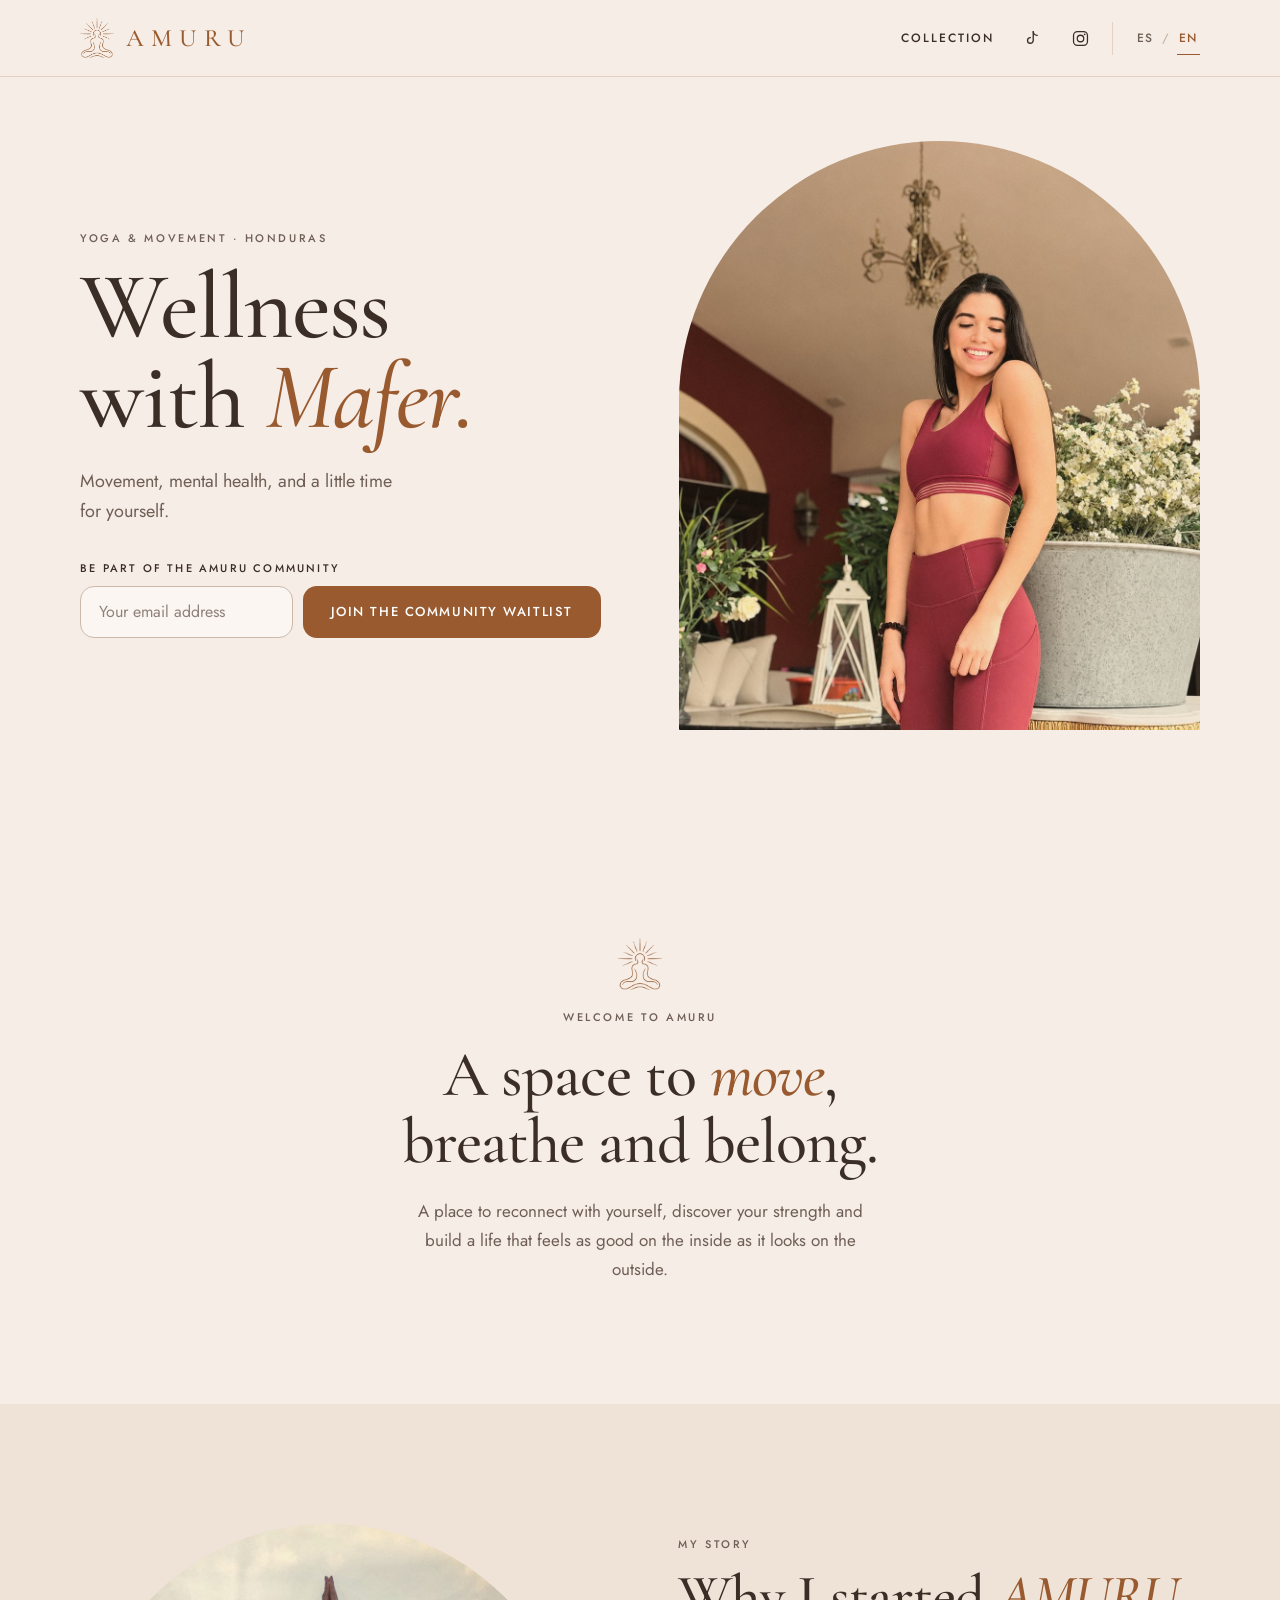
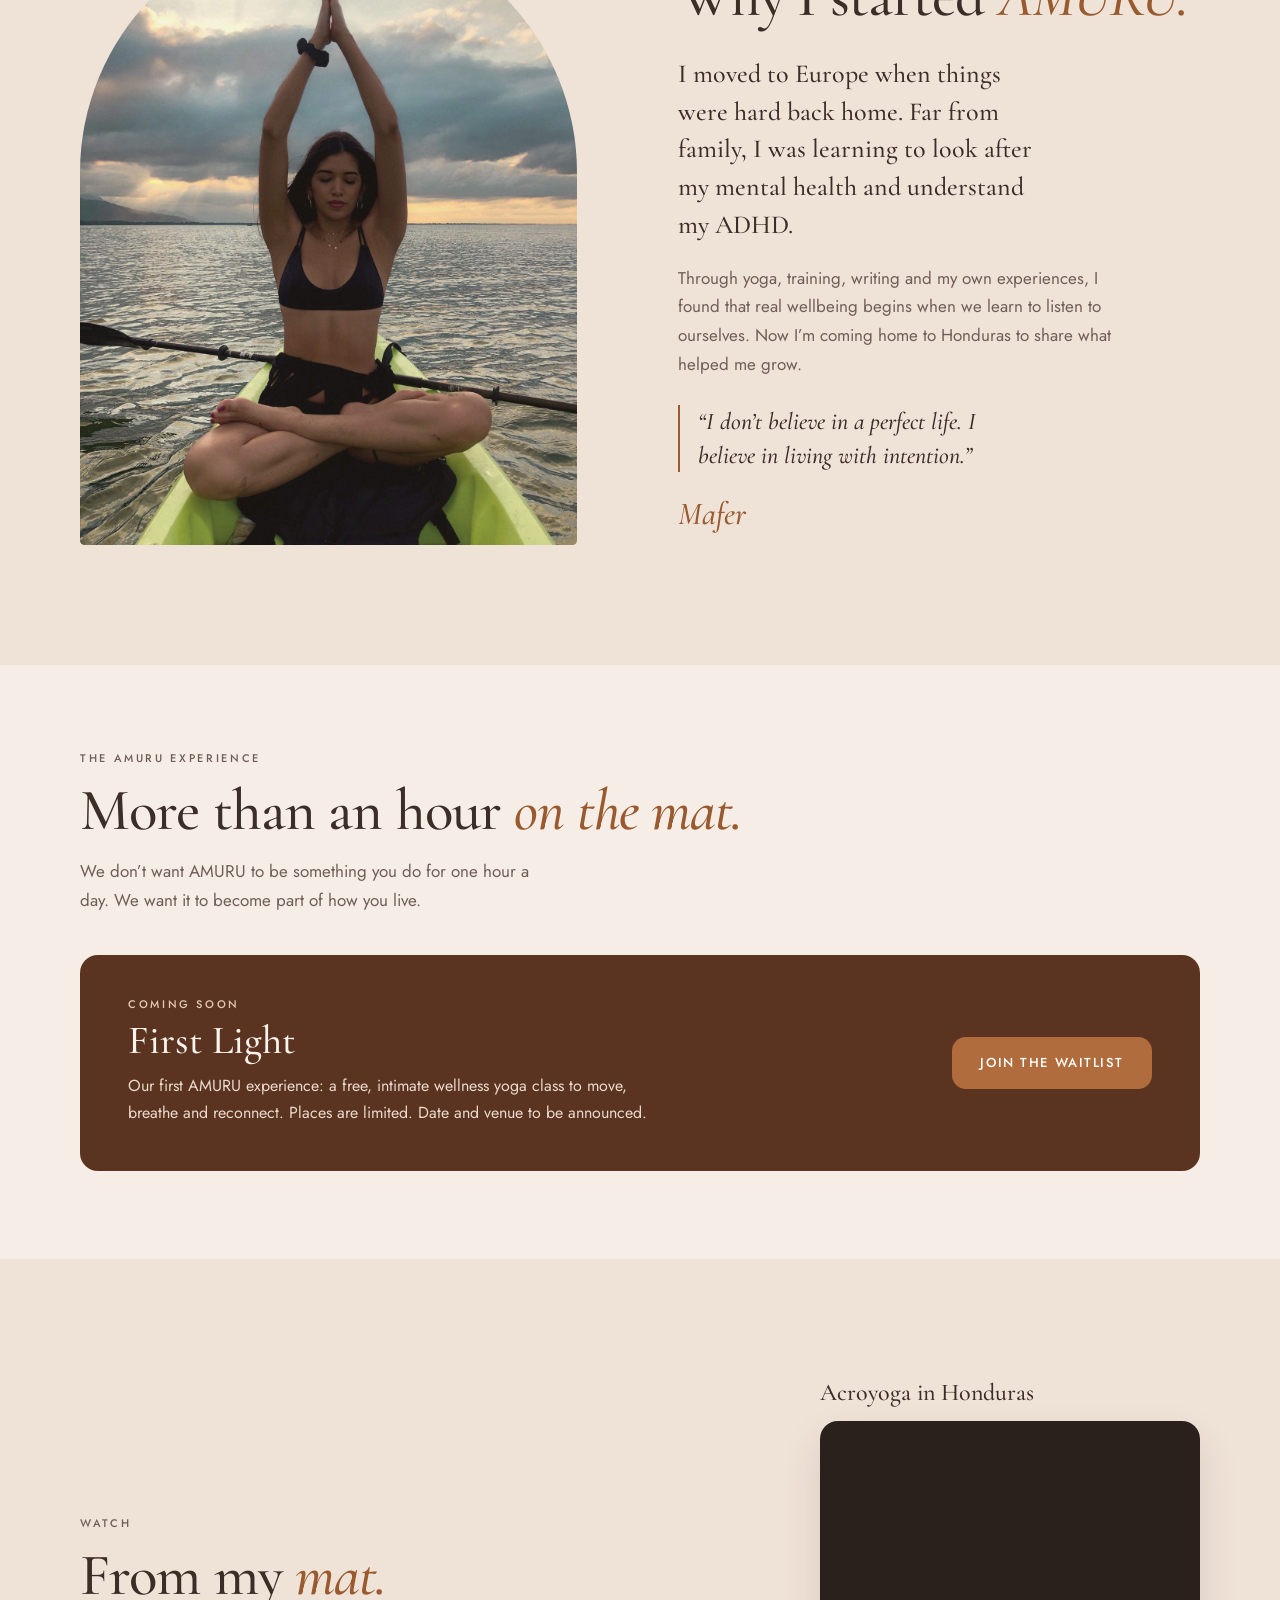
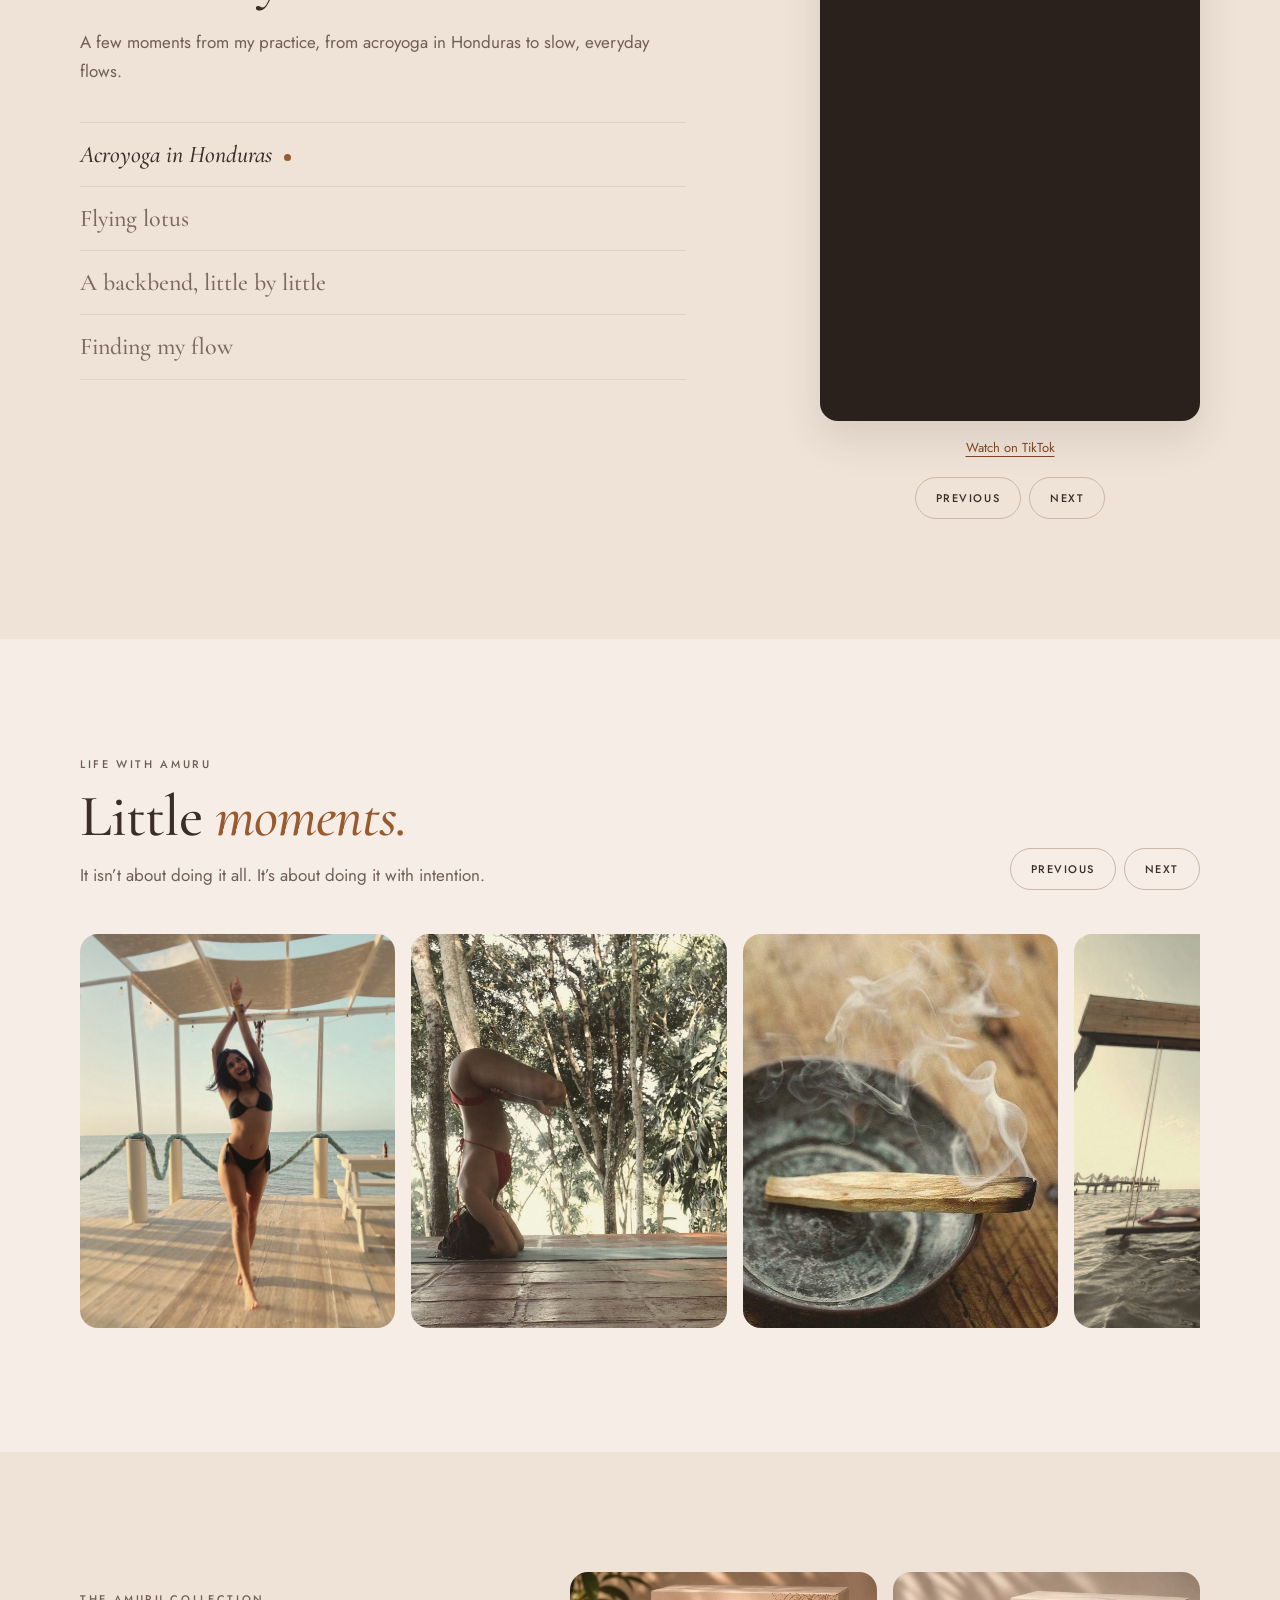
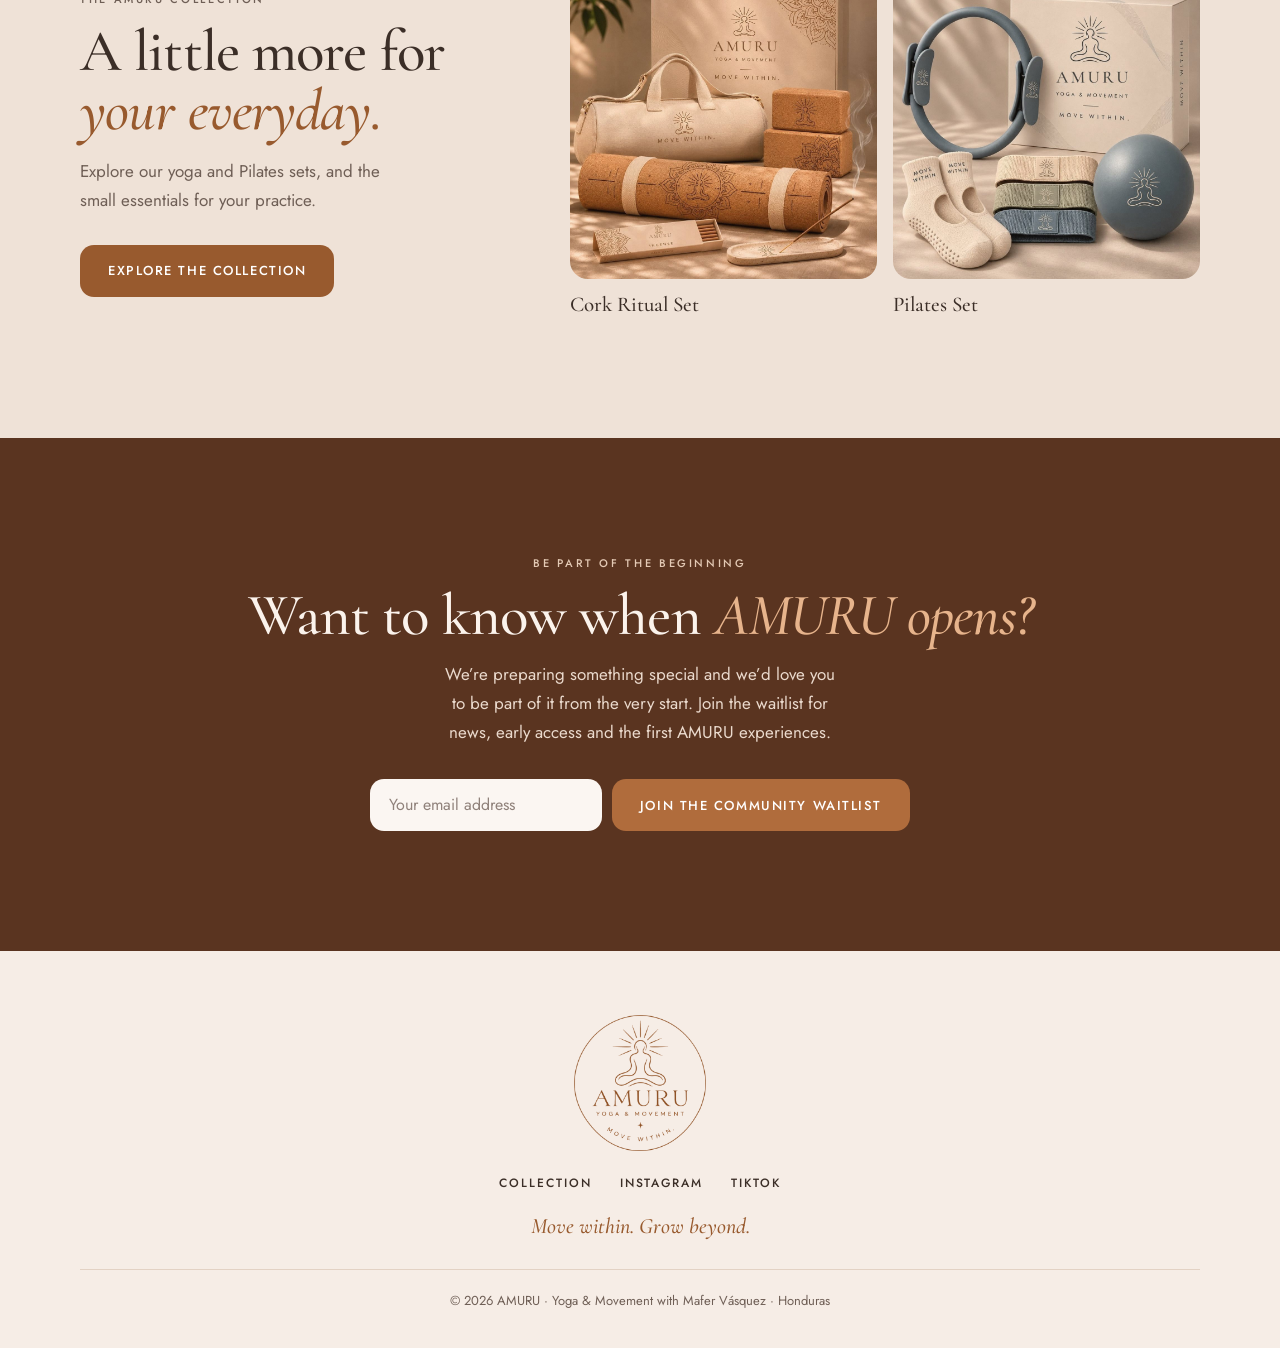
==== commit 6ba96086: "Swap homepage hero for retouched photo of Mafer Co-Authored-By: Claude Opus 5.5 <noreply@anthropic.c" ====
--- a/en/index.html
+++ b/en/index.html
@@ -24,7 +24,7 @@
 <header class="site-header" id="top"><div class="bar wrap"><a class="brand" href="#top" aria-label="AMURU, home"><img src="../fotos/amuru-symbol.png" alt=""/><span>AMURU</span></a><nav class="nav" aria-label="Main navigation"><a href="collection.html">Collection</a><a class="soc" href="https://www.tiktok.com/@mafervasquezz" target="_blank" rel="noopener noreferrer" aria-label="TikTok"><svg class="ico" viewBox="0 0 24 24" aria-hidden="true"><path d="M14.2 3.5v10.9a3.6 3.6 0 1 1-3.6-3.6" fill="none" stroke="currentColor" stroke-width="1.7" stroke-linecap="round" stroke-linejoin="round"/><path d="M14.2 3.5c.4 2.6 2.3 4.4 5 4.6" fill="none" stroke="currentColor" stroke-width="1.7" stroke-linecap="round"/></svg><span class="txt">TikTok</span></a><a class="soc" href="https://www.instagram.com/amuru.wellness/" target="_blank" rel="noopener noreferrer" aria-label="Instagram"><svg class="ico" viewBox="0 0 24 24" aria-hidden="true"><rect x="3.2" y="3.2" width="17.6" height="17.6" rx="5" fill="none" stroke="currentColor" stroke-width="1.6"/><circle cx="12" cy="12" r="4.1" fill="none" stroke="currentColor" stroke-width="1.6"/><circle cx="17.3" cy="6.7" r="1.1" fill="currentColor"/></svg><span class="txt">Instagram</span></a></nav><div class="lang" aria-label="Language"><a href="/" lang="es" hreflang="es" title="Español">ES</a><span aria-hidden="true">/</span><a href="/en/" lang="en" hreflang="en" aria-current="true" title="English">EN</a></div></div></header>
 <main>
 <section class="hero wrap">
-  <figure class="hero-photo"><img src="../fotos/hero-mafer.jpg" alt="Mafer smiling in burgundy activewear"/></figure>
+  <figure class="hero-photo"><img src="../fotos/hero-mafer.jpg?v=2" alt="Mafer smiling in burgundy activewear"/></figure>
   <div class="hero-copy">
     <p class="eyebrow">Yoga &amp; Movement · Honduras</p>
     <h1>Wellness<br>with <em>Mafer.</em></h1>
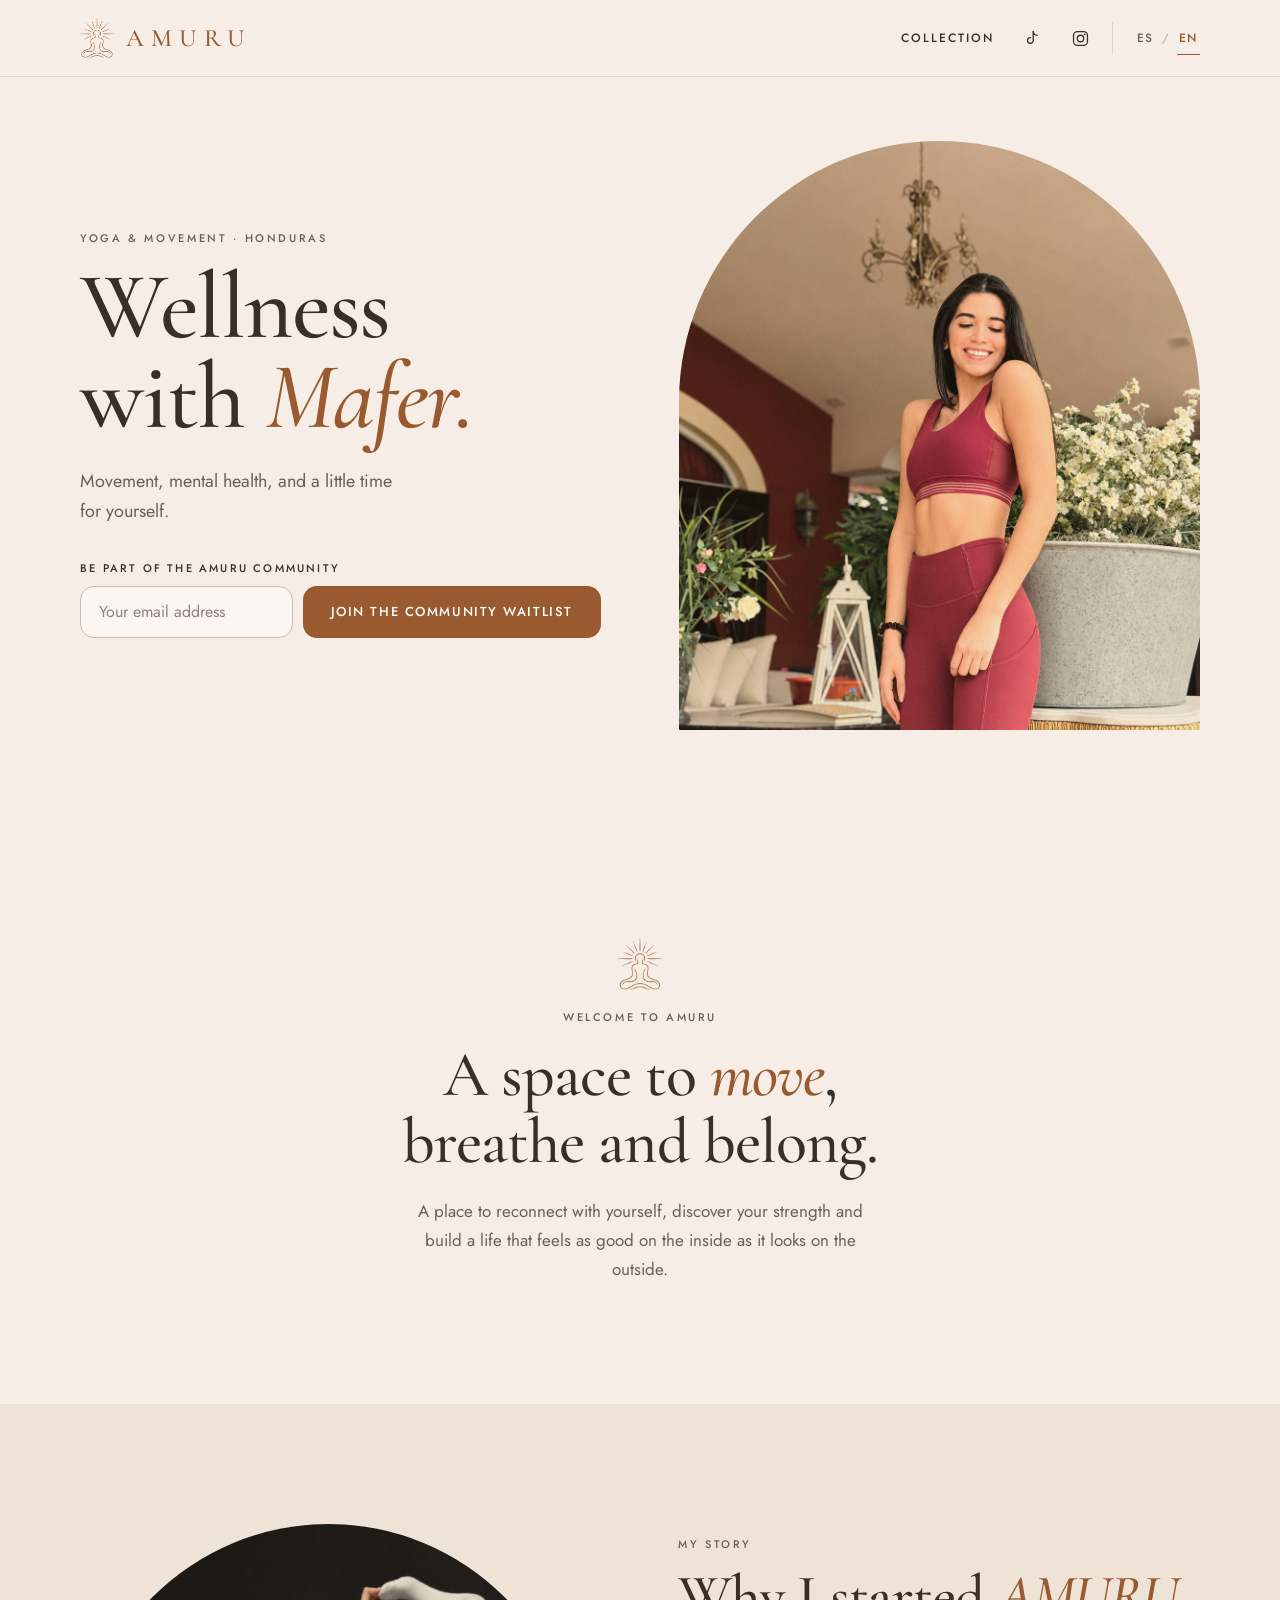
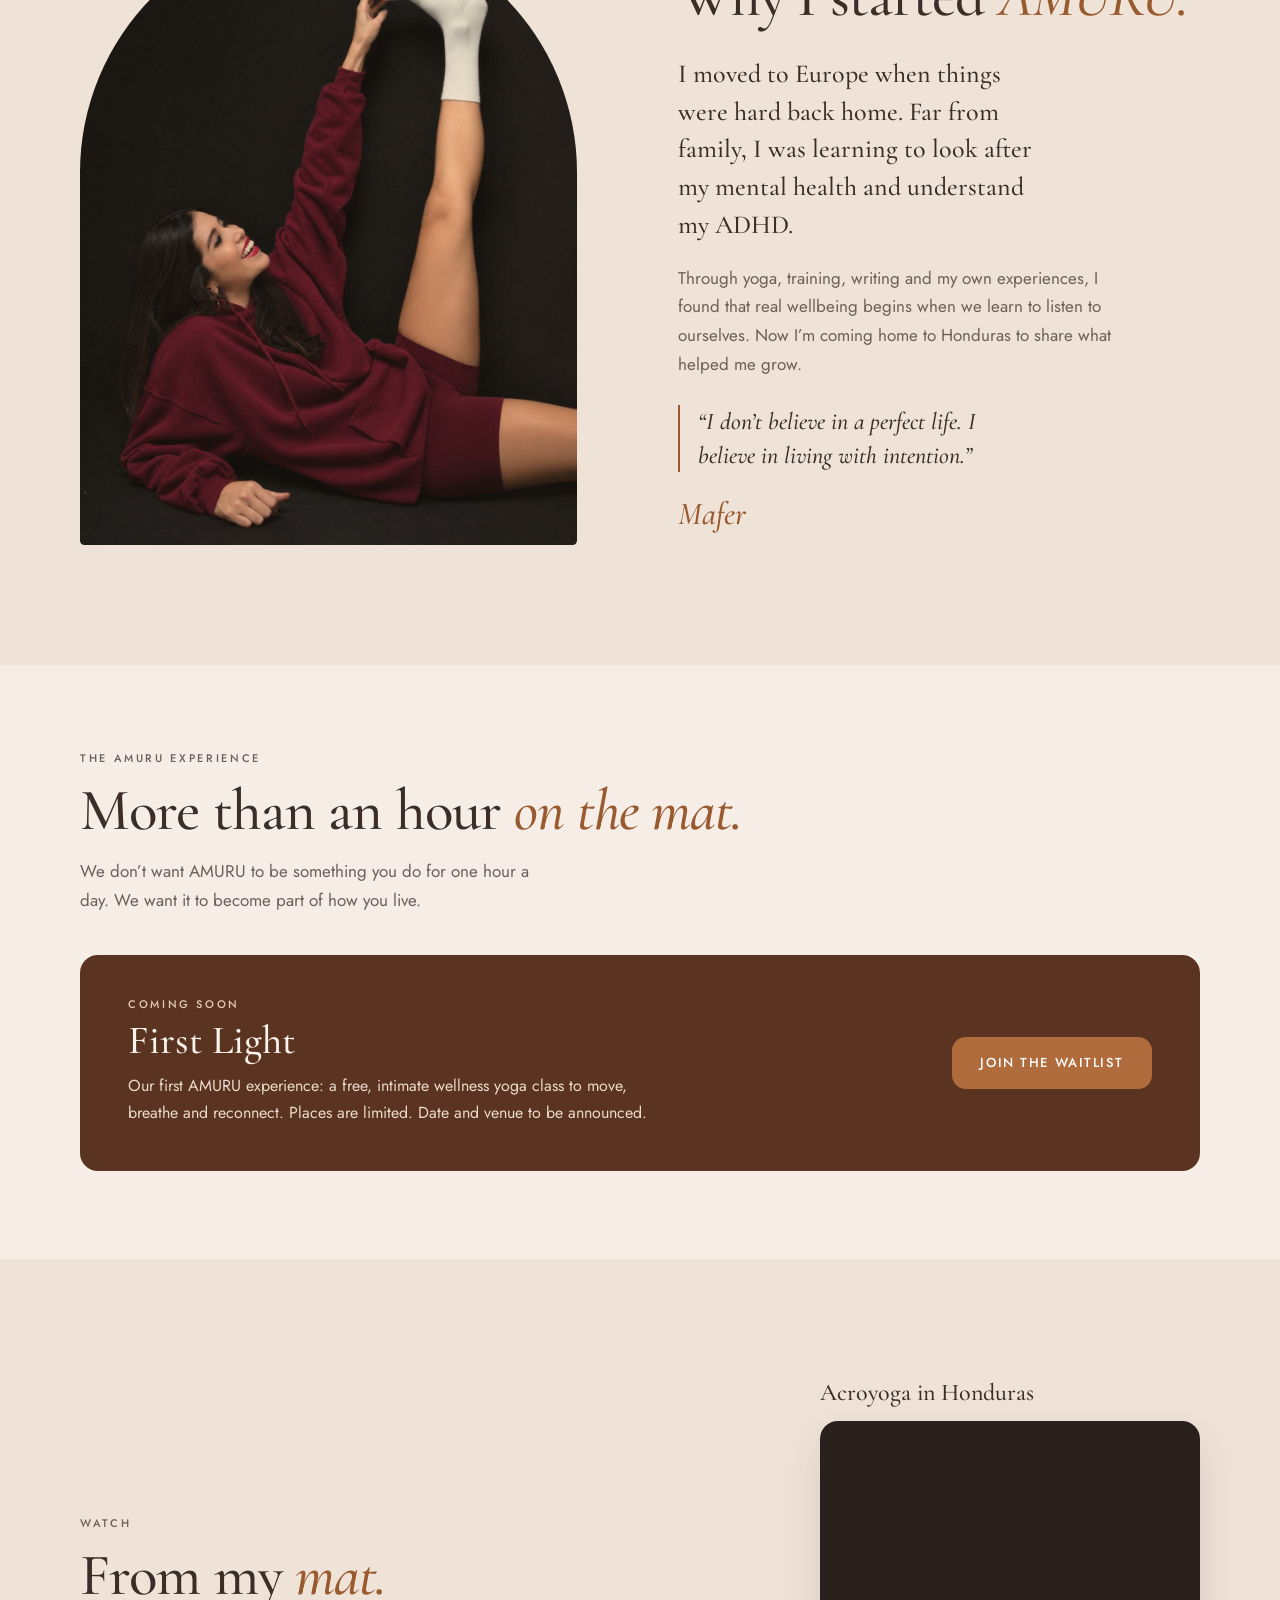
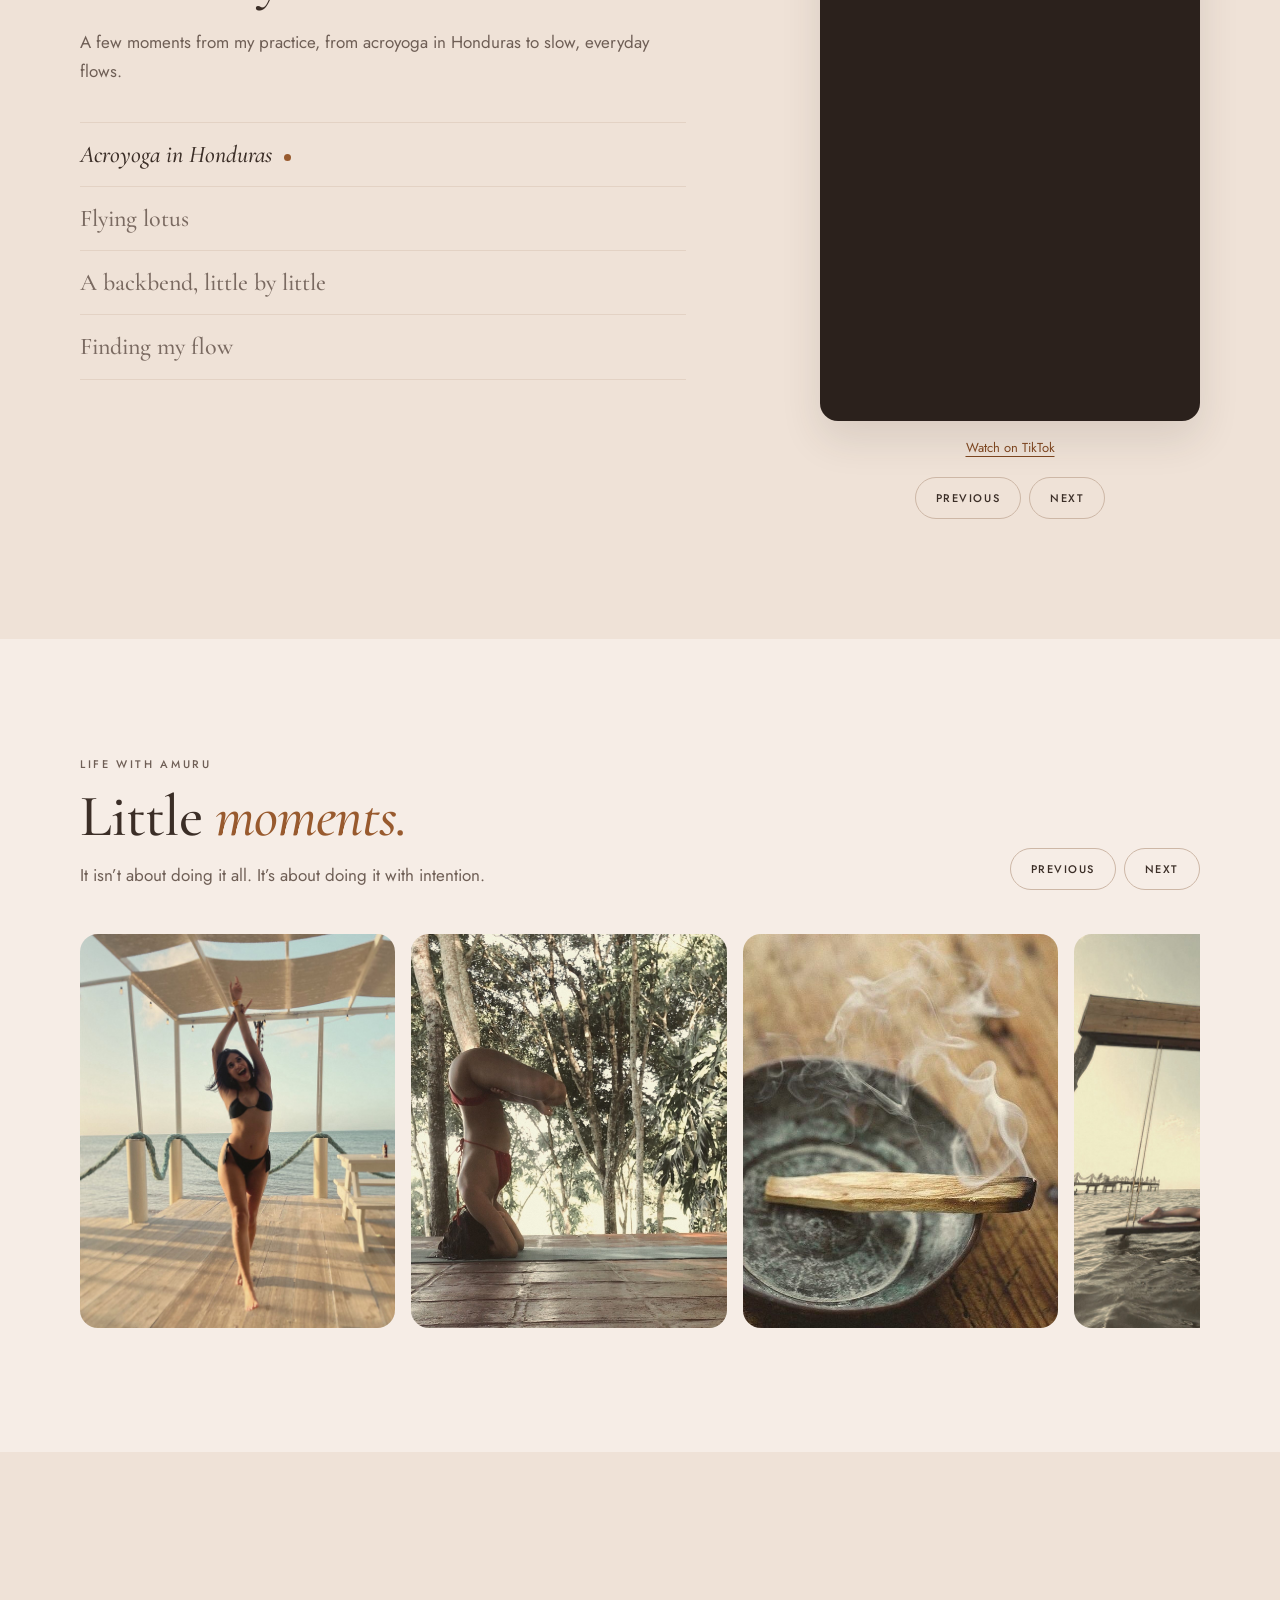
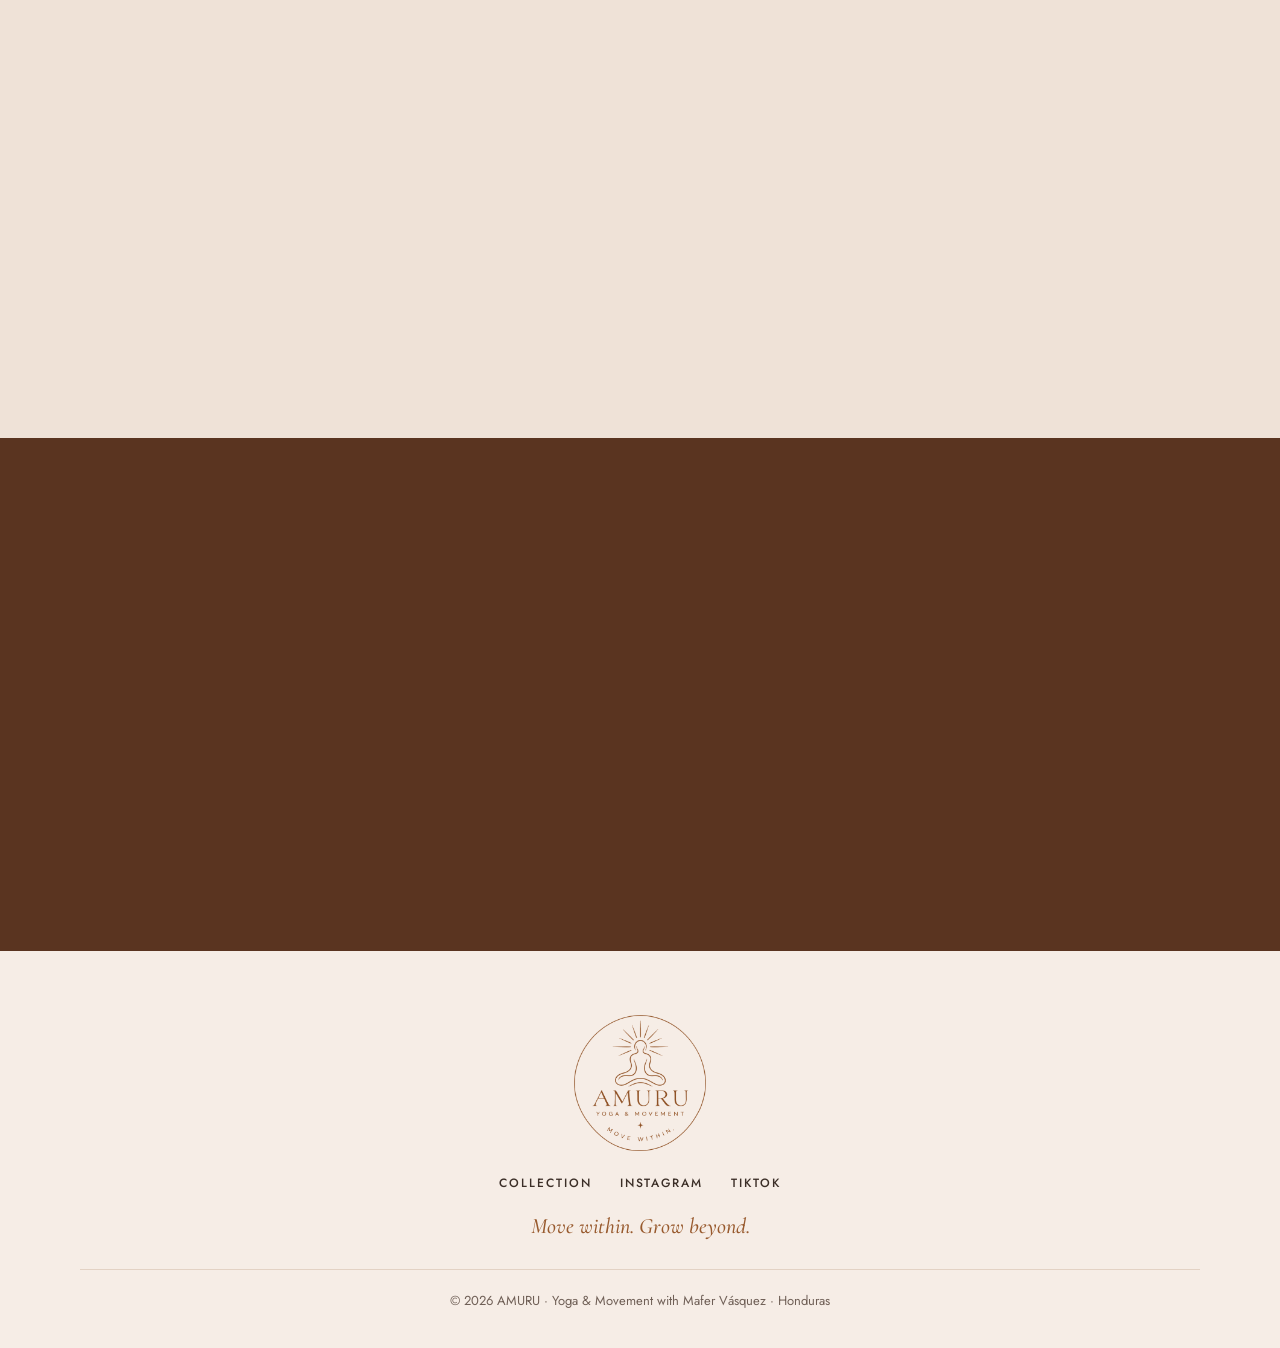
==== commit 70416fa3: "Story section: new studio photo of Mafer Co-Authored-By: Claude Opus 5.5 <noreply@anthropic.com> Cla" ====
--- a/en/index.html
+++ b/en/index.html
@@ -48,7 +48,7 @@
 <section class="story section tint" id="story">
   <div class="wrap story-grid">
     <div class="story-head reveal"><p class="eyebrow">My story</p><h2>Why I started <em>AMURU.</em></h2></div>
-    <figure class="story-photo reveal"><img src="../fotos/instagram-B-A_GzaK5sC.jpg" loading="lazy" alt="Mafer meditating on a kayak at sunset, hands together above her head"/></figure>
+    <figure class="story-photo reveal"><img src="../fotos/story-mafer.jpg" loading="lazy" alt="Mafer smiling as she lies back and stretches one leg up"/></figure>
     <div class="story-body reveal">
       <p class="lead">I moved to Europe when things were hard back home. Far from family, I was learning to look after my mental health and understand my ADHD.</p>
       <p class="sub">Through yoga, training, writing and my own experiences, I found that real wellbeing begins when we learn to listen to ourselves. Now I’m coming home to Honduras to share what helped me grow.</p>
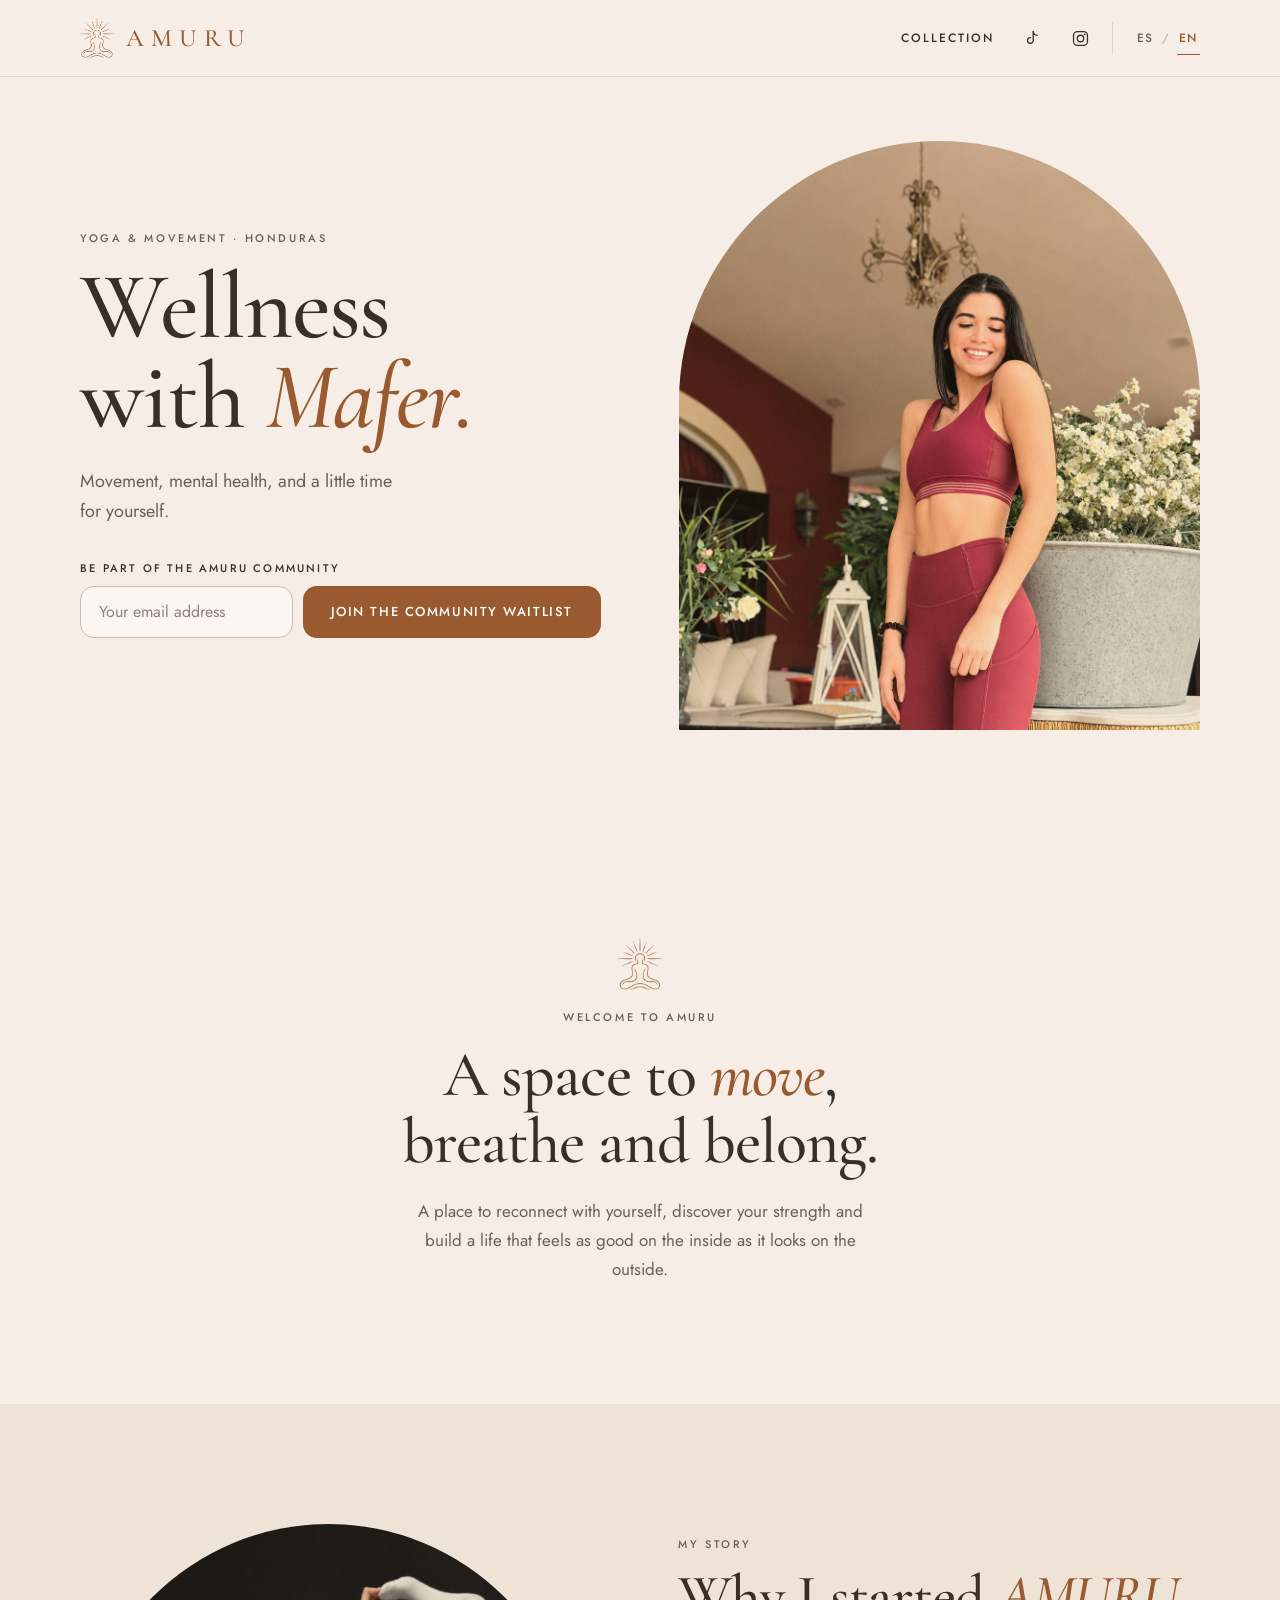
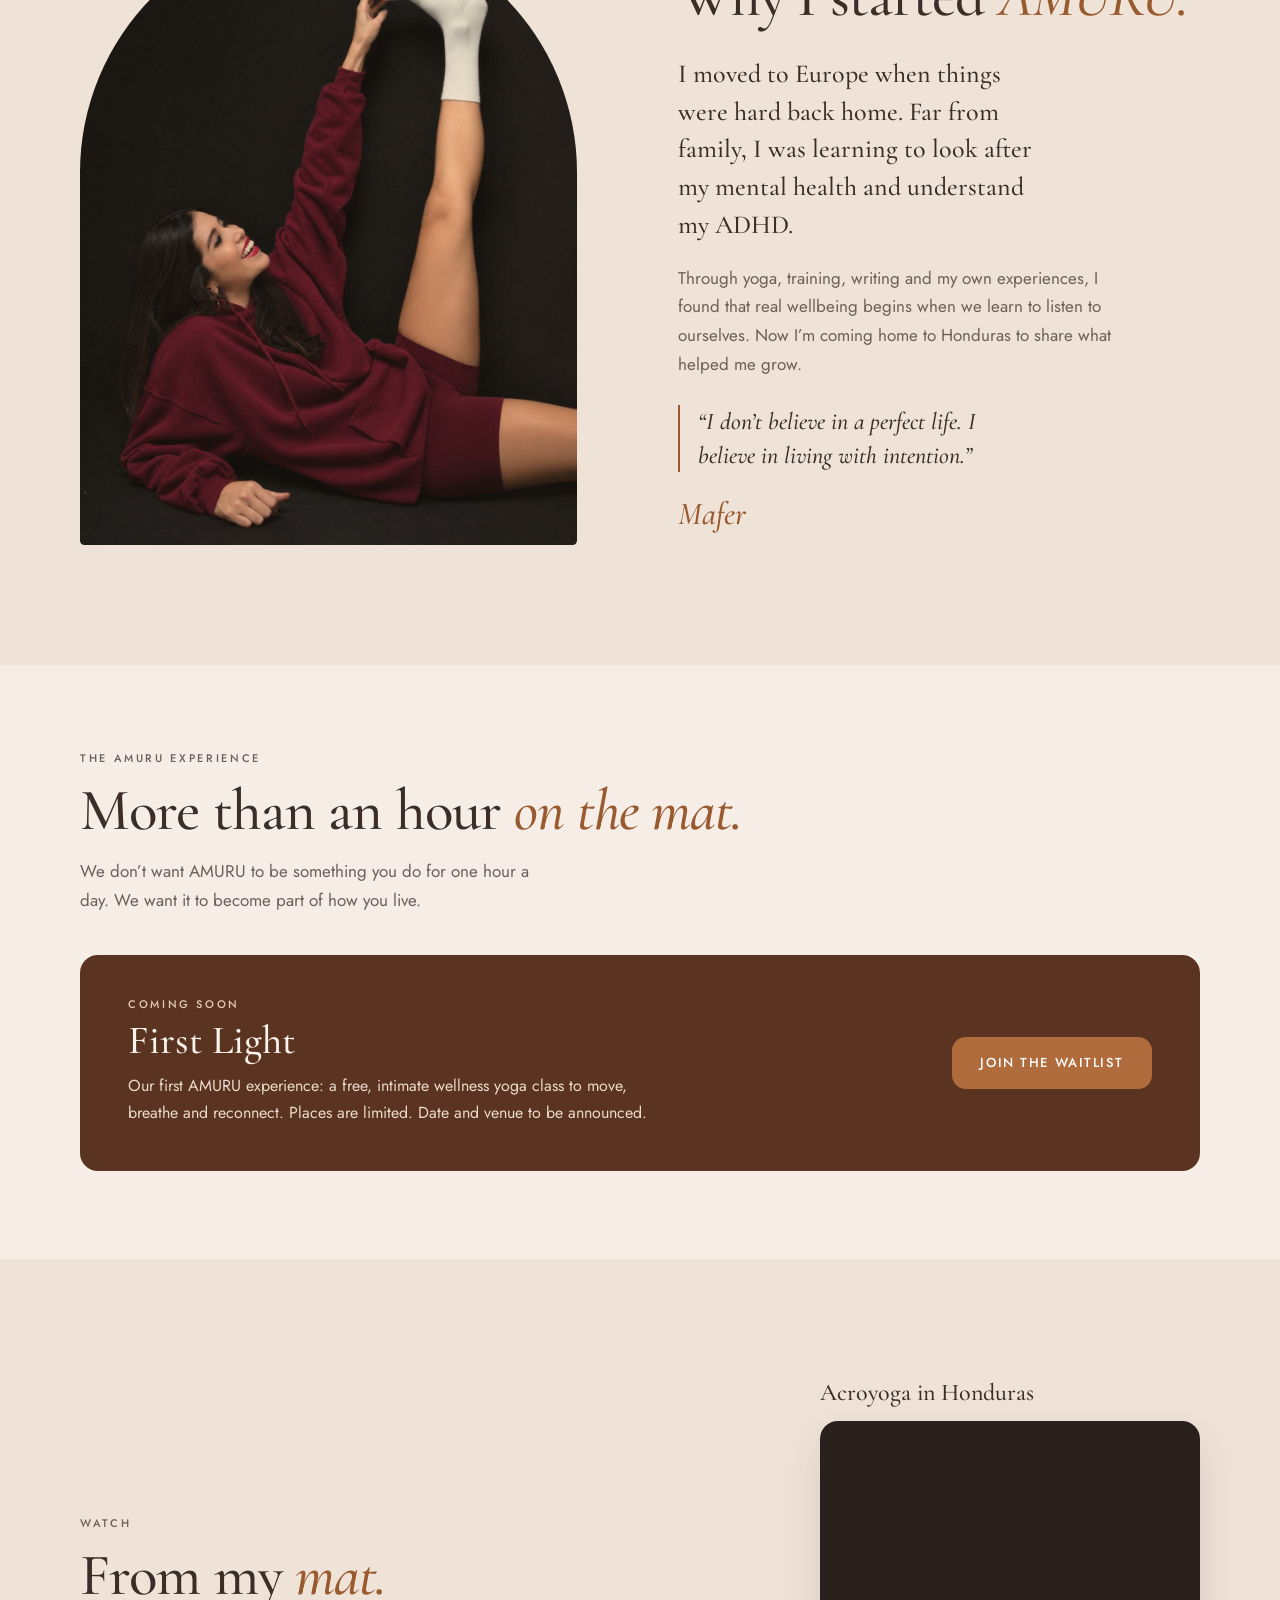
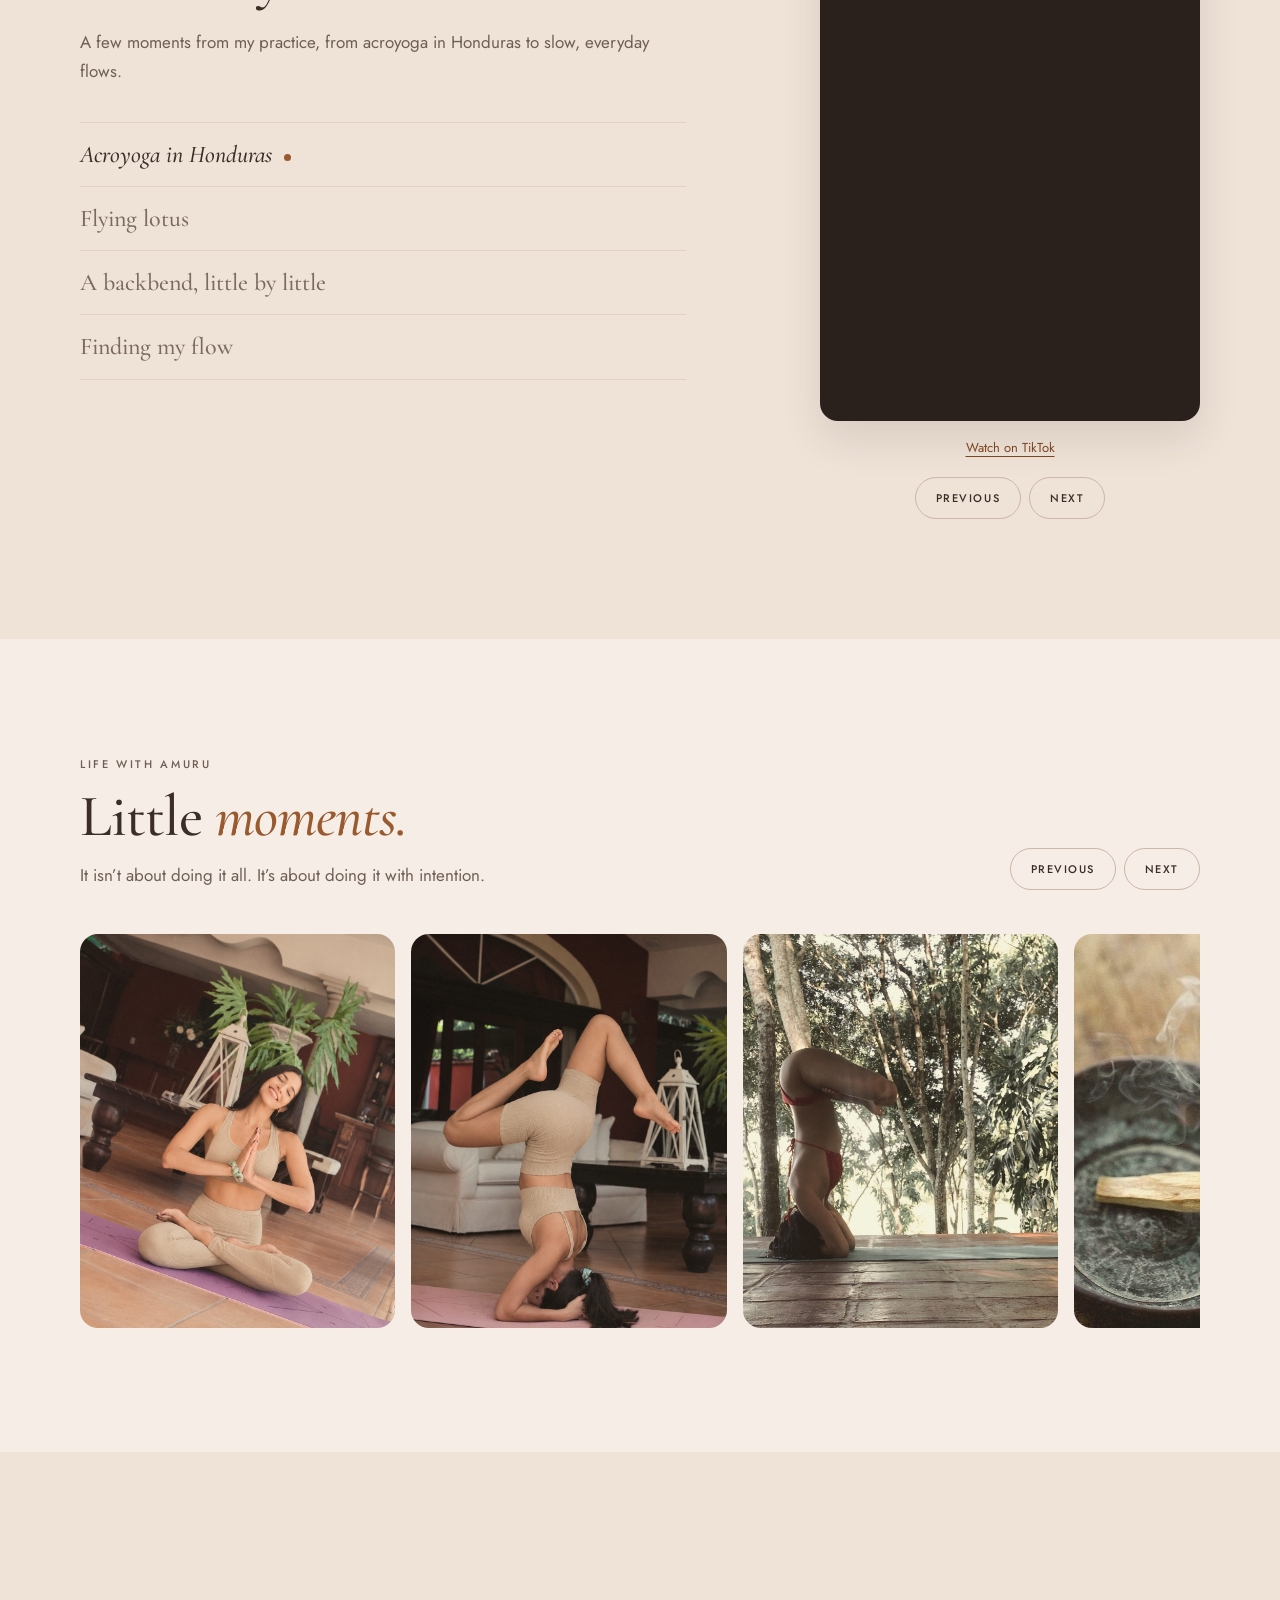
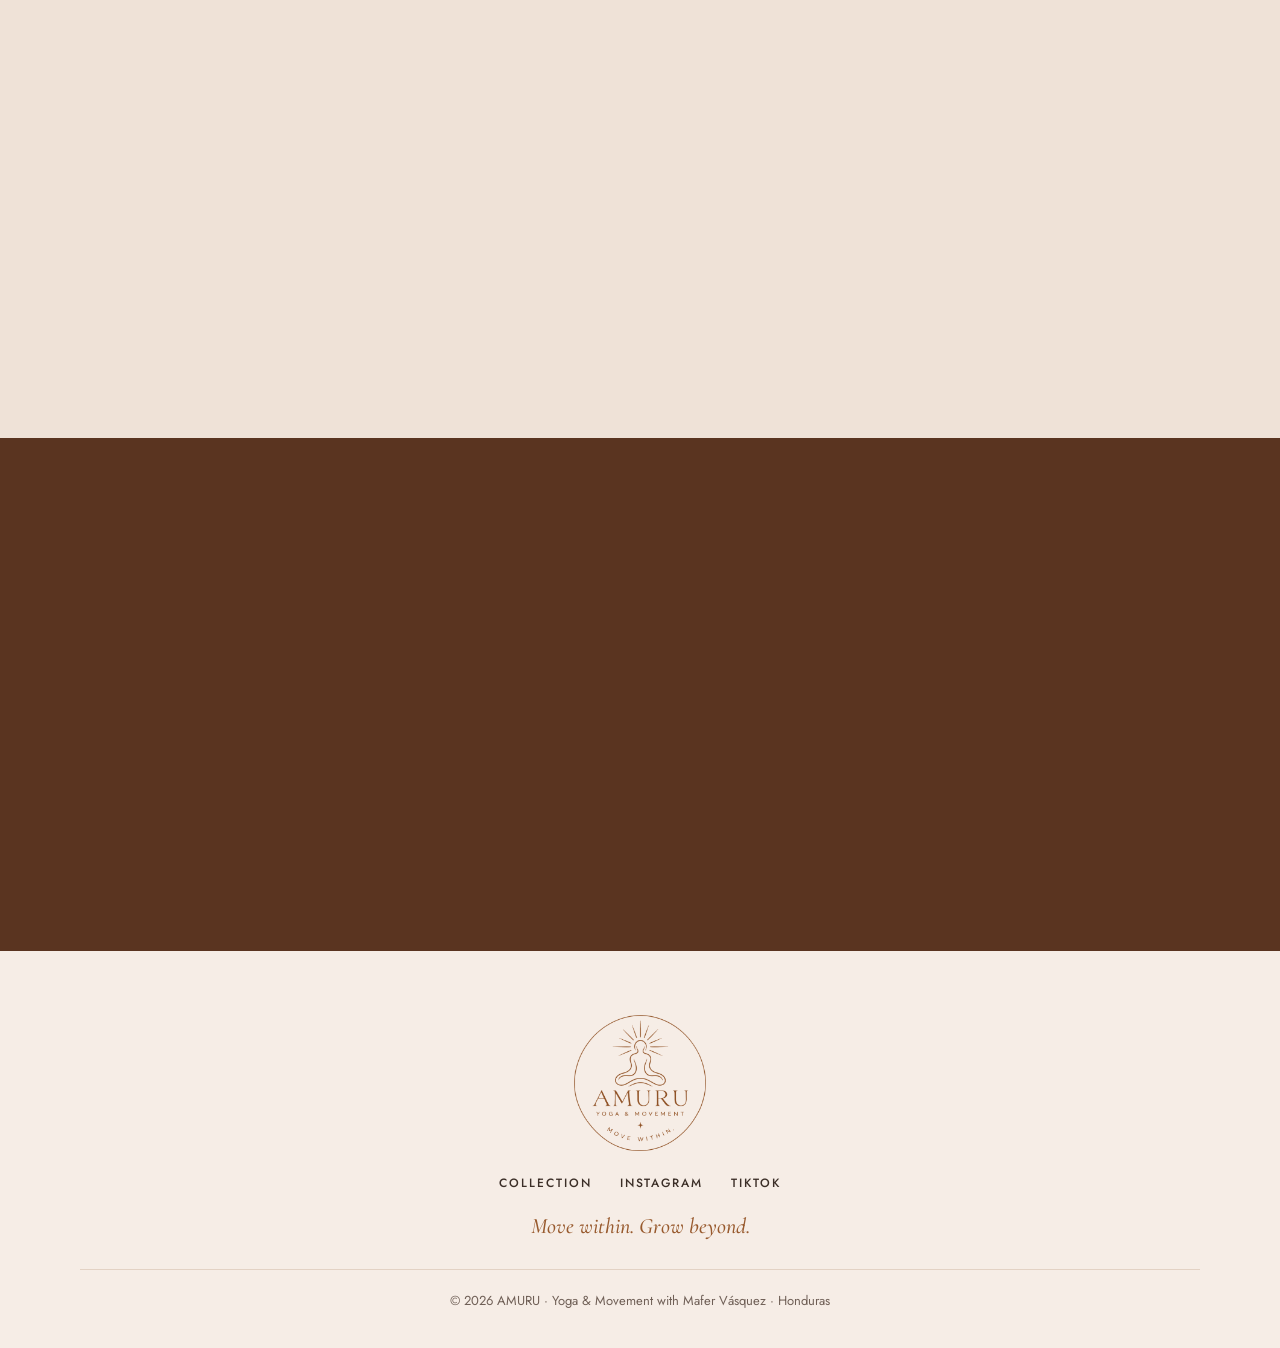
==== commit ad7f9975: "Little moments: two new photos, sharper mat photo, drop seaside deck shot Co-Authored-By: Claude Opu" ====
--- a/en/index.html
+++ b/en/index.html
@@ -89,11 +89,11 @@
   <div class="wrap">
     <div class="moments-head section-head reveal"><div><p class="eyebrow">Life with AMURU</p><h2>Little <em>moments.</em></h2><p class="sub">It isn’t about doing it all. It’s about doing it with intention.</p></div><div class="photo-nav"><button class="ghost" type="button" data-photo-step="-1" aria-label="Previous photo">Previous</button><button class="ghost" type="button" data-photo-step="1" aria-label="Next photo">Next</button></div></div>
     <div class="galeria reveal" id="photo-gallery" role="region" tabindex="0" aria-label="Photos from Mafer’s life and yoga practice">
-      <img src="../fotos/instagram-CYMh7jvuwlB.jpg" loading="lazy" alt="Mafer smiling with her arms raised on a seaside deck">
+      <img src="../fotos/moment-namaste.jpg" loading="lazy" alt="Mafer sitting on her mat, smiling with her hands together at her chest"><img src="../fotos/moment-headstand.jpg" loading="lazy" alt="Mafer in a headstand variation on her mat">
       <img src="../fotos/instagram-CJCs2mjrTdW.jpg" loading="lazy" alt="Mafer holding a cross-legged headstand surrounded by trees">
       <img src="../fotos/ritual.jpg" loading="lazy" alt="Palo santo resting on a ceramic dish">
       <img src="../fotos/instagram-CYPrtsOuMMJ.jpg" loading="lazy" alt="Mafer practicing yoga on a swing over the sea">
-      <img src="../fotos/mafer-en-su-mat.jpg" loading="lazy" alt="Mafer smiling as she rests on her yoga mat">
+      <img src="../fotos/mafer-en-su-mat.jpg?v=2" loading="lazy" alt="Mafer smiling as she lies on her yoga mat beside two blocks">
       <img src="../fotos/instagram-BIIc-s-A4sX.jpg" loading="lazy" alt="Mafer balancing beside turquoise water">
       <img src="../fotos/stillness.jpg" loading="lazy" alt="A quiet terrace overlooking the water">
     </div>
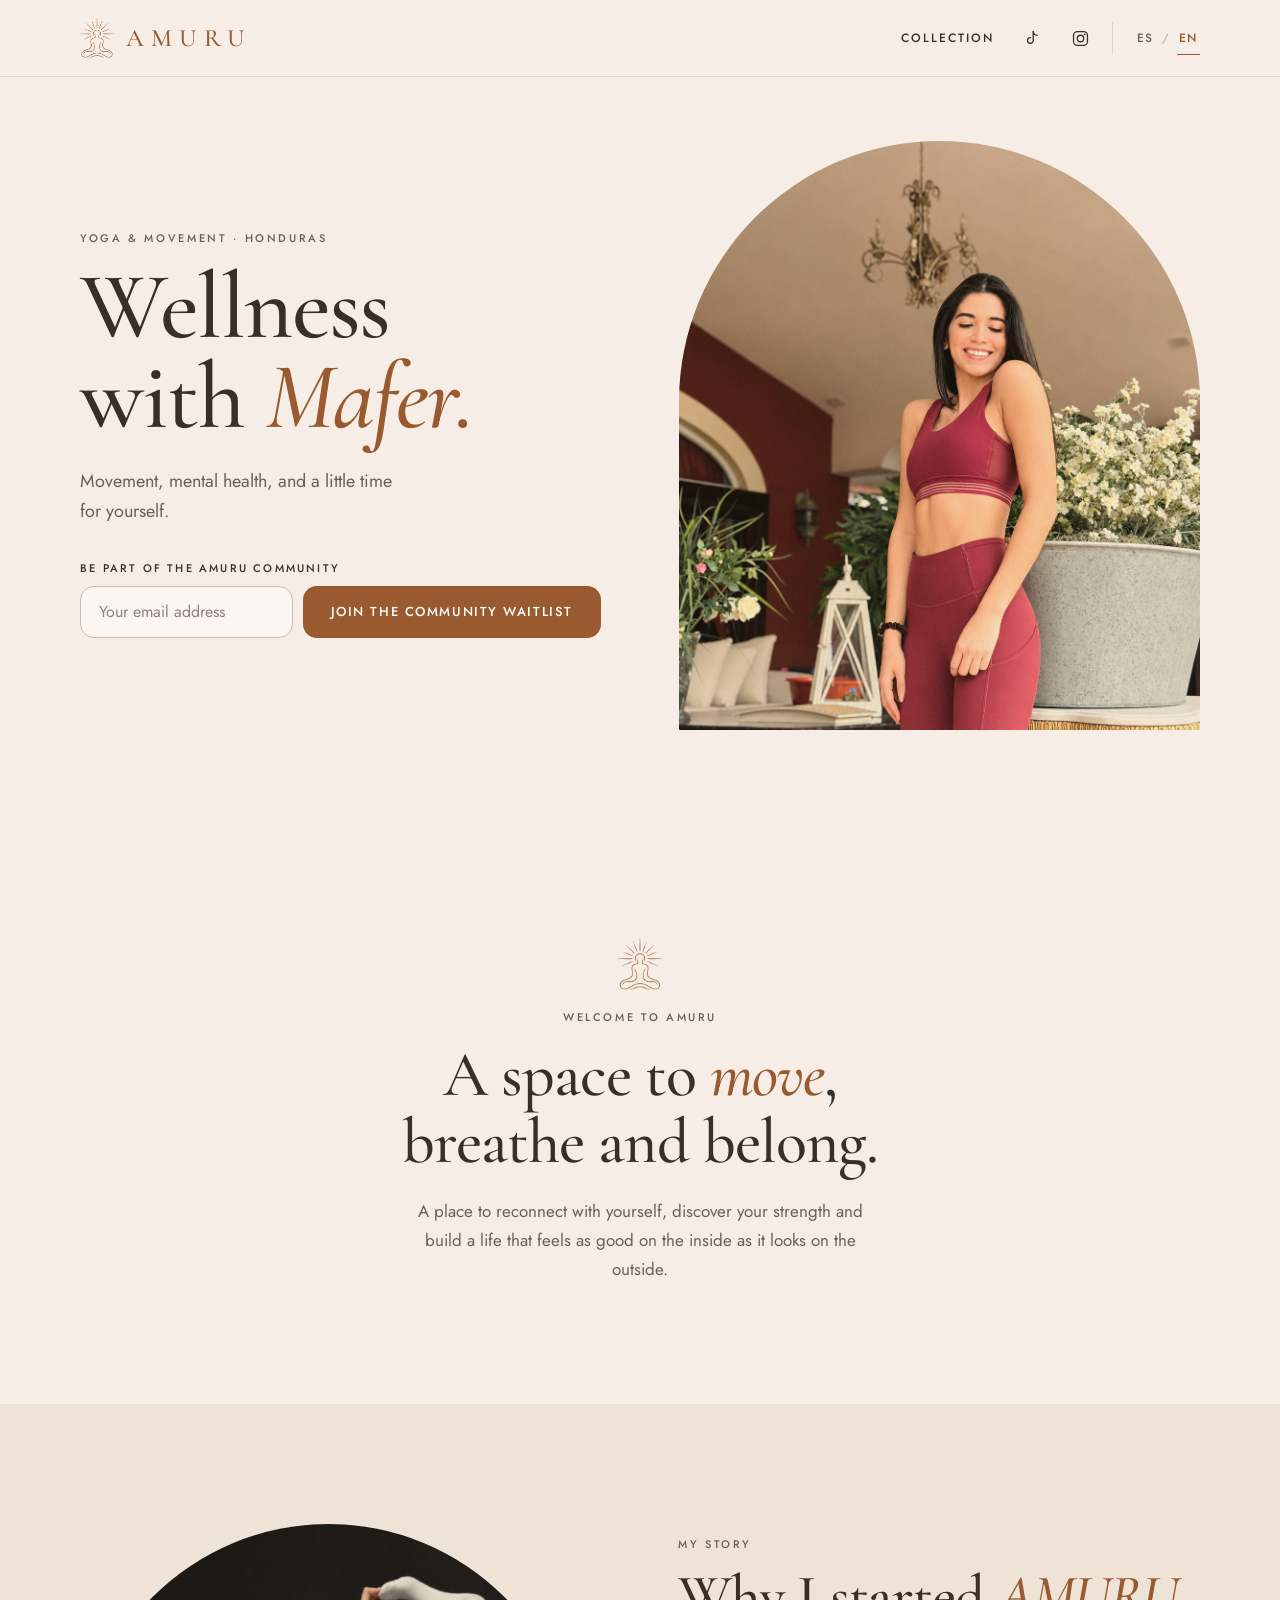
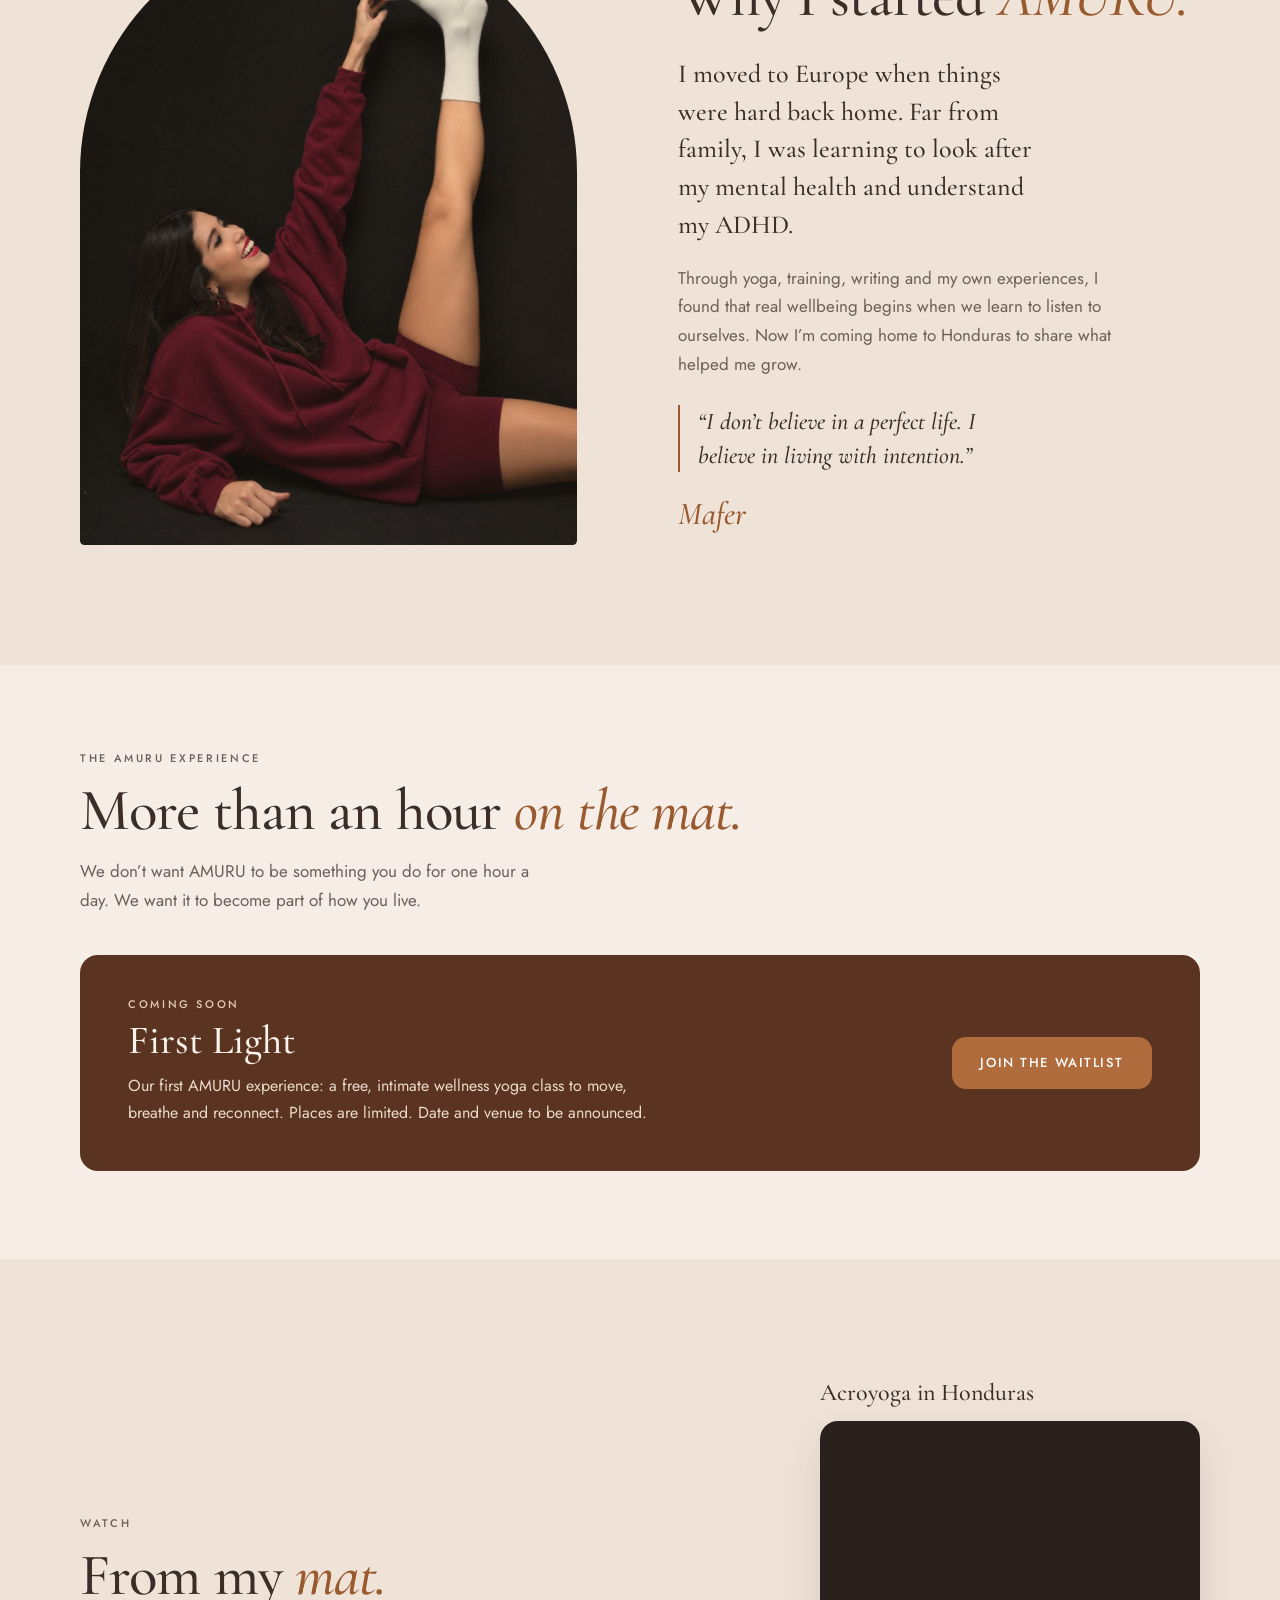
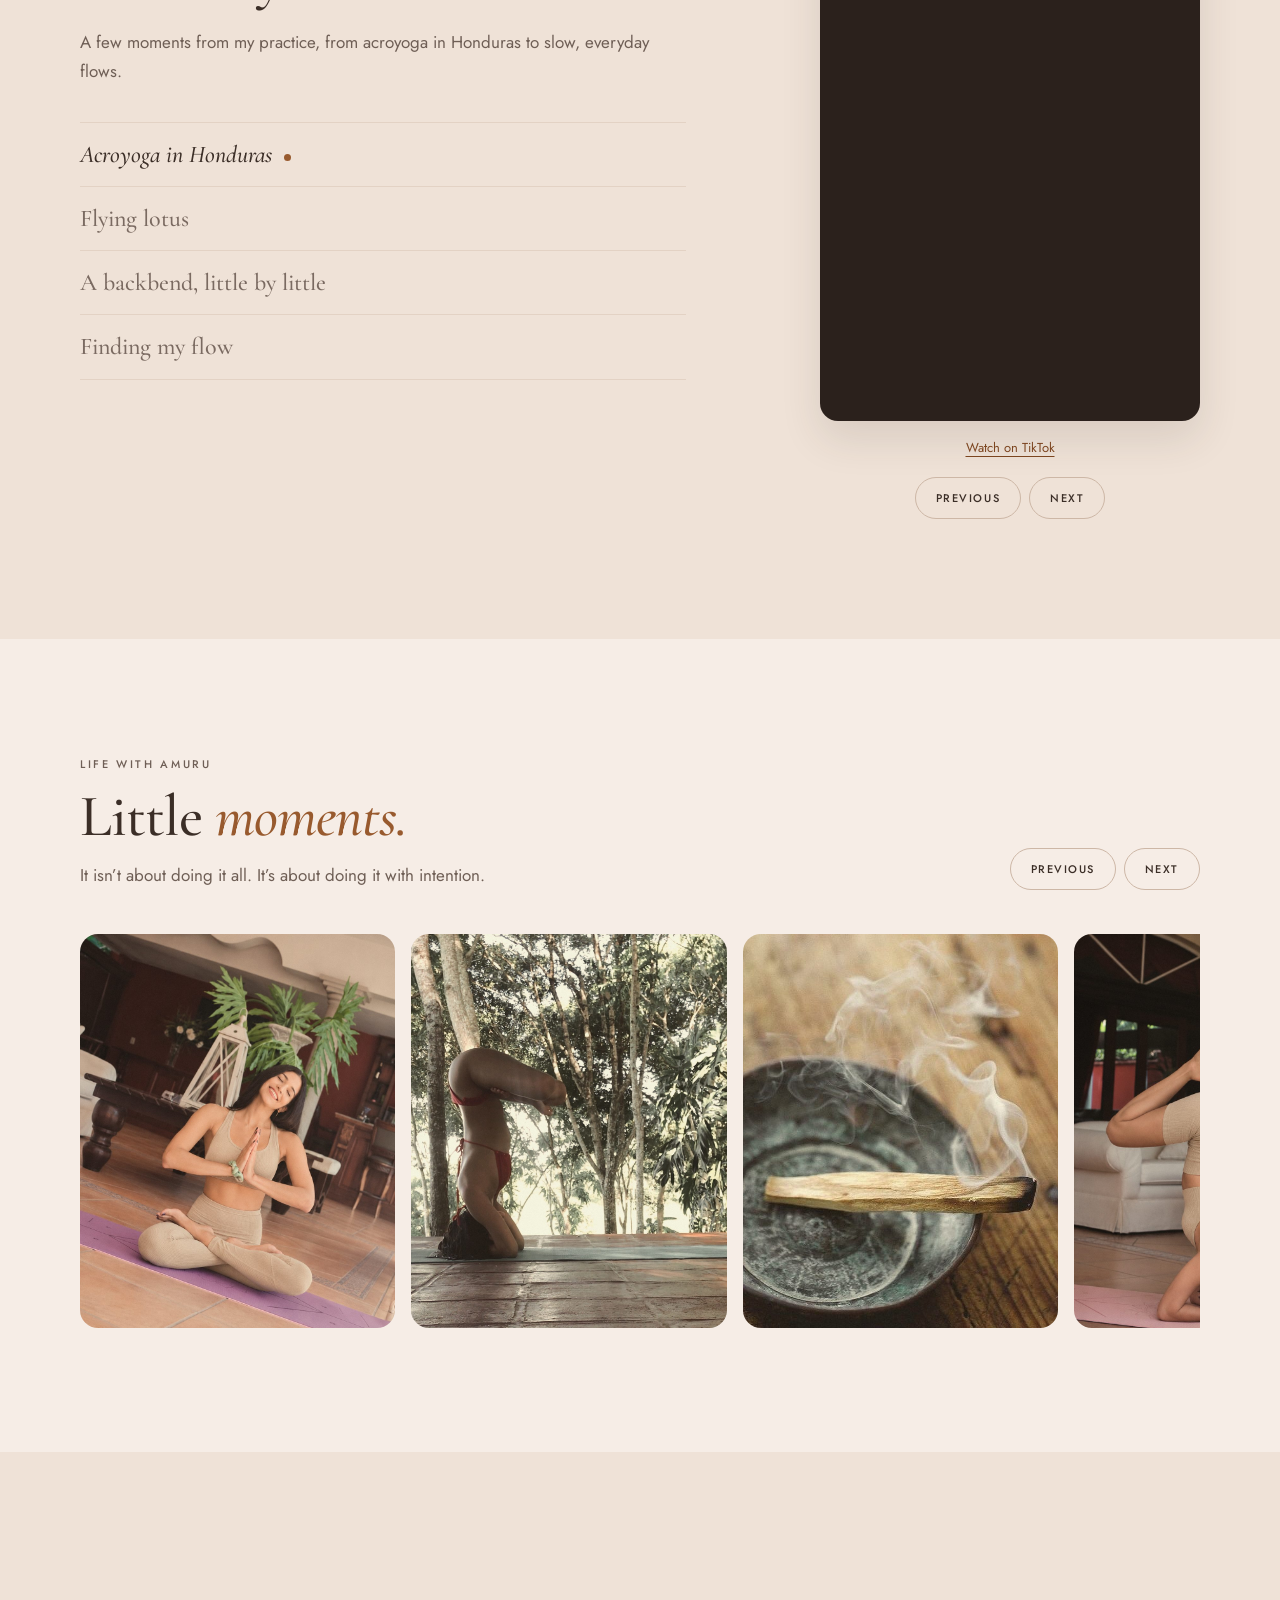
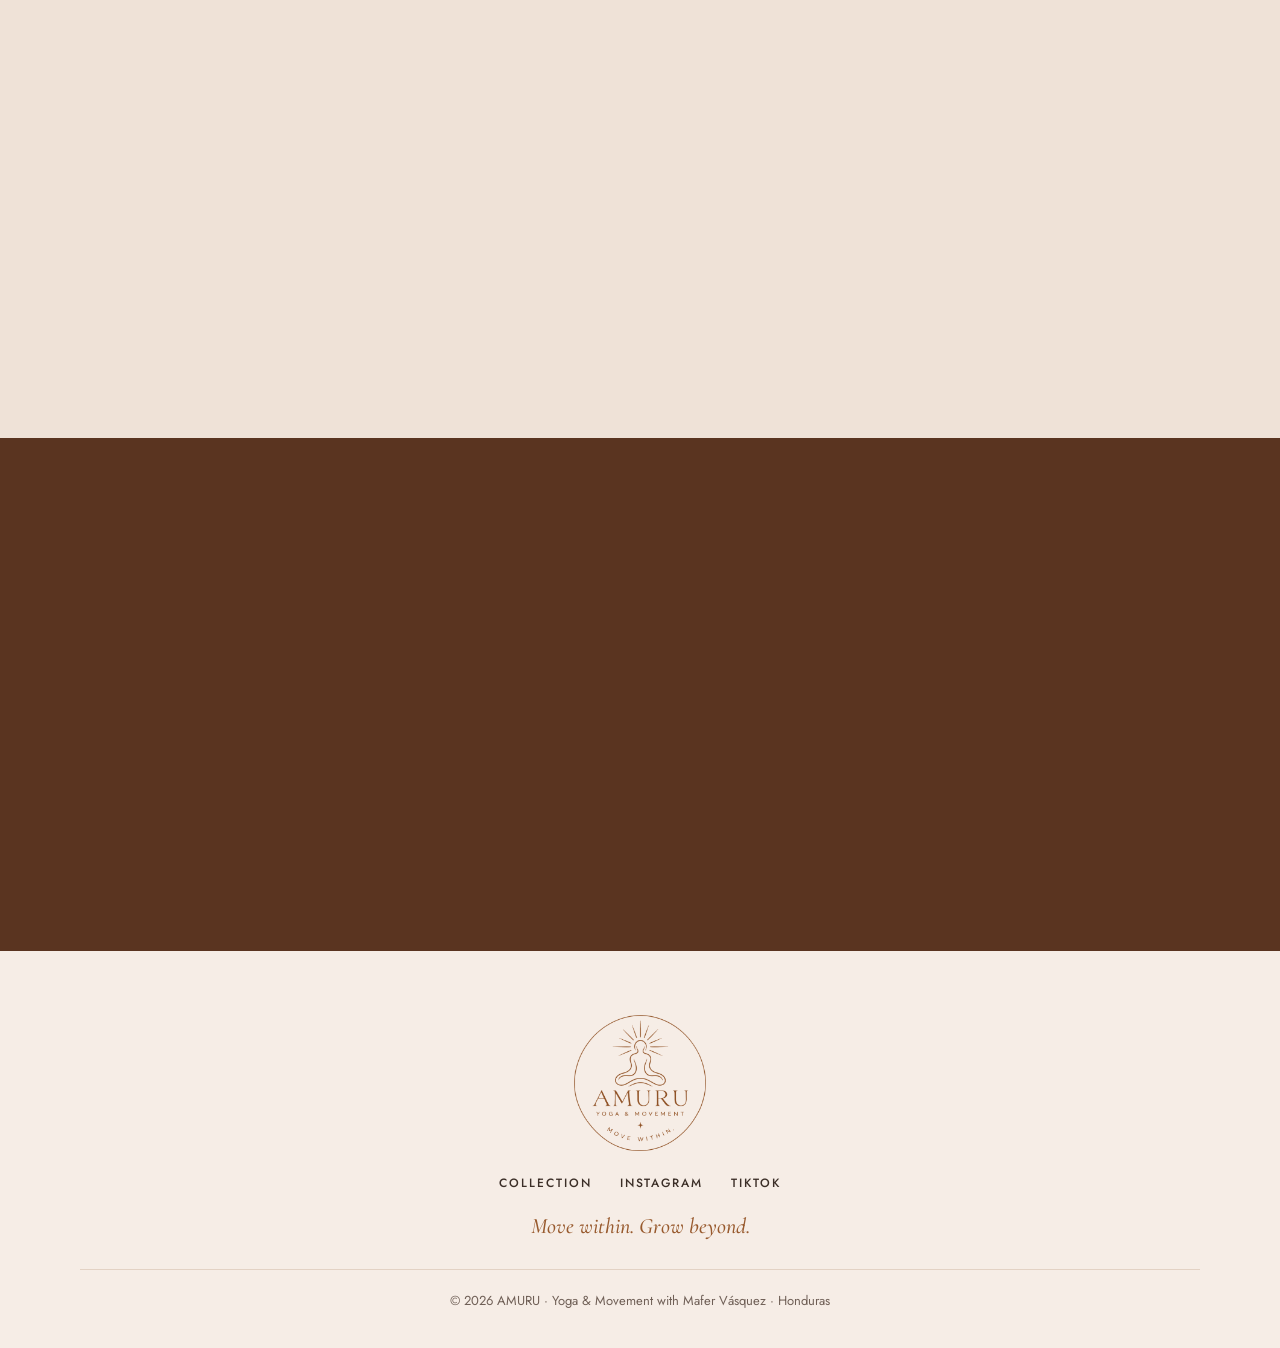
==== commit 20267fa0: "Little moments: reorder photos Co-Authored-By: Claude Opus 5.5 <noreply@anthropic.com> Claude-Sessio" ====
--- a/en/index.html
+++ b/en/index.html
@@ -88,15 +88,7 @@
 <section class="moments section" id="moments">
   <div class="wrap">
     <div class="moments-head section-head reveal"><div><p class="eyebrow">Life with AMURU</p><h2>Little <em>moments.</em></h2><p class="sub">It isn’t about doing it all. It’s about doing it with intention.</p></div><div class="photo-nav"><button class="ghost" type="button" data-photo-step="-1" aria-label="Previous photo">Previous</button><button class="ghost" type="button" data-photo-step="1" aria-label="Next photo">Next</button></div></div>
-    <div class="galeria reveal" id="photo-gallery" role="region" tabindex="0" aria-label="Photos from Mafer’s life and yoga practice">
-      <img src="../fotos/moment-namaste.jpg" loading="lazy" alt="Mafer sitting on her mat, smiling with her hands together at her chest"><img src="../fotos/moment-headstand.jpg" loading="lazy" alt="Mafer in a headstand variation on her mat">
-      <img src="../fotos/instagram-CJCs2mjrTdW.jpg" loading="lazy" alt="Mafer holding a cross-legged headstand surrounded by trees">
-      <img src="../fotos/ritual.jpg" loading="lazy" alt="Palo santo resting on a ceramic dish">
-      <img src="../fotos/instagram-CYPrtsOuMMJ.jpg" loading="lazy" alt="Mafer practicing yoga on a swing over the sea">
-      <img src="../fotos/mafer-en-su-mat.jpg?v=2" loading="lazy" alt="Mafer smiling as she lies on her yoga mat beside two blocks">
-      <img src="../fotos/instagram-BIIc-s-A4sX.jpg" loading="lazy" alt="Mafer balancing beside turquoise water">
-      <img src="../fotos/stillness.jpg" loading="lazy" alt="A quiet terrace overlooking the water">
-    </div>
+    <div class="galeria reveal" id="photo-gallery" role="region" tabindex="0" aria-label="Photos from Mafer’s life and yoga practice"><img src="../fotos/moment-namaste.jpg" loading="lazy" alt="Mafer sitting on her mat, smiling with her hands together at her chest"><img src="../fotos/instagram-CJCs2mjrTdW.jpg" loading="lazy" alt="Mafer holding a cross-legged headstand surrounded by trees"><img src="../fotos/ritual.jpg" loading="lazy" alt="Palo santo resting on a ceramic dish"><img src="../fotos/moment-headstand.jpg" loading="lazy" alt="Mafer in a headstand variation on her mat"><img src="../fotos/instagram-CYPrtsOuMMJ.jpg" loading="lazy" alt="Mafer practicing yoga on a swing over the sea"><img src="../fotos/mafer-en-su-mat.jpg?v=2" loading="lazy" alt="Mafer smiling as she lies on her yoga mat beside two blocks"><img src="../fotos/instagram-BIIc-s-A4sX.jpg" loading="lazy" alt="Mafer balancing beside turquoise water"><img src="../fotos/stillness.jpg" loading="lazy" alt="A quiet terrace overlooking the water"></div>
   </div>
 </section>
 
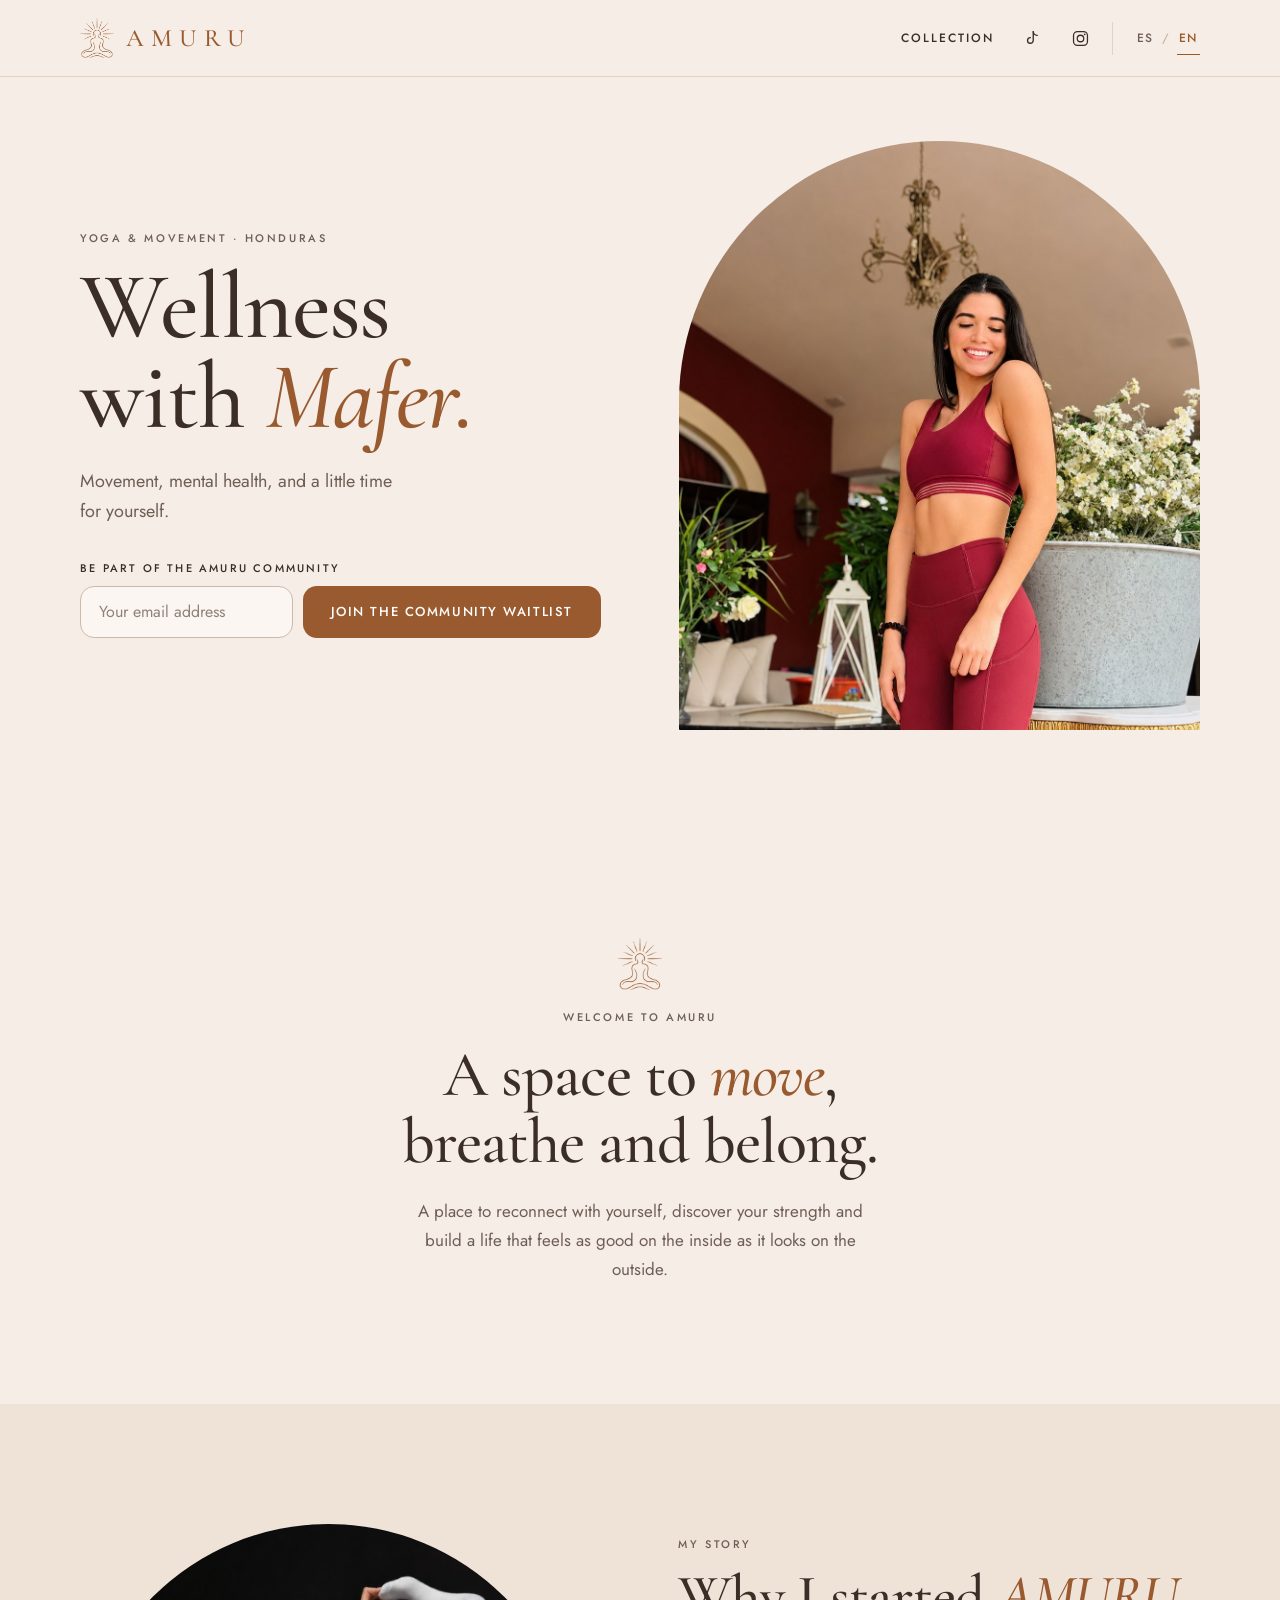
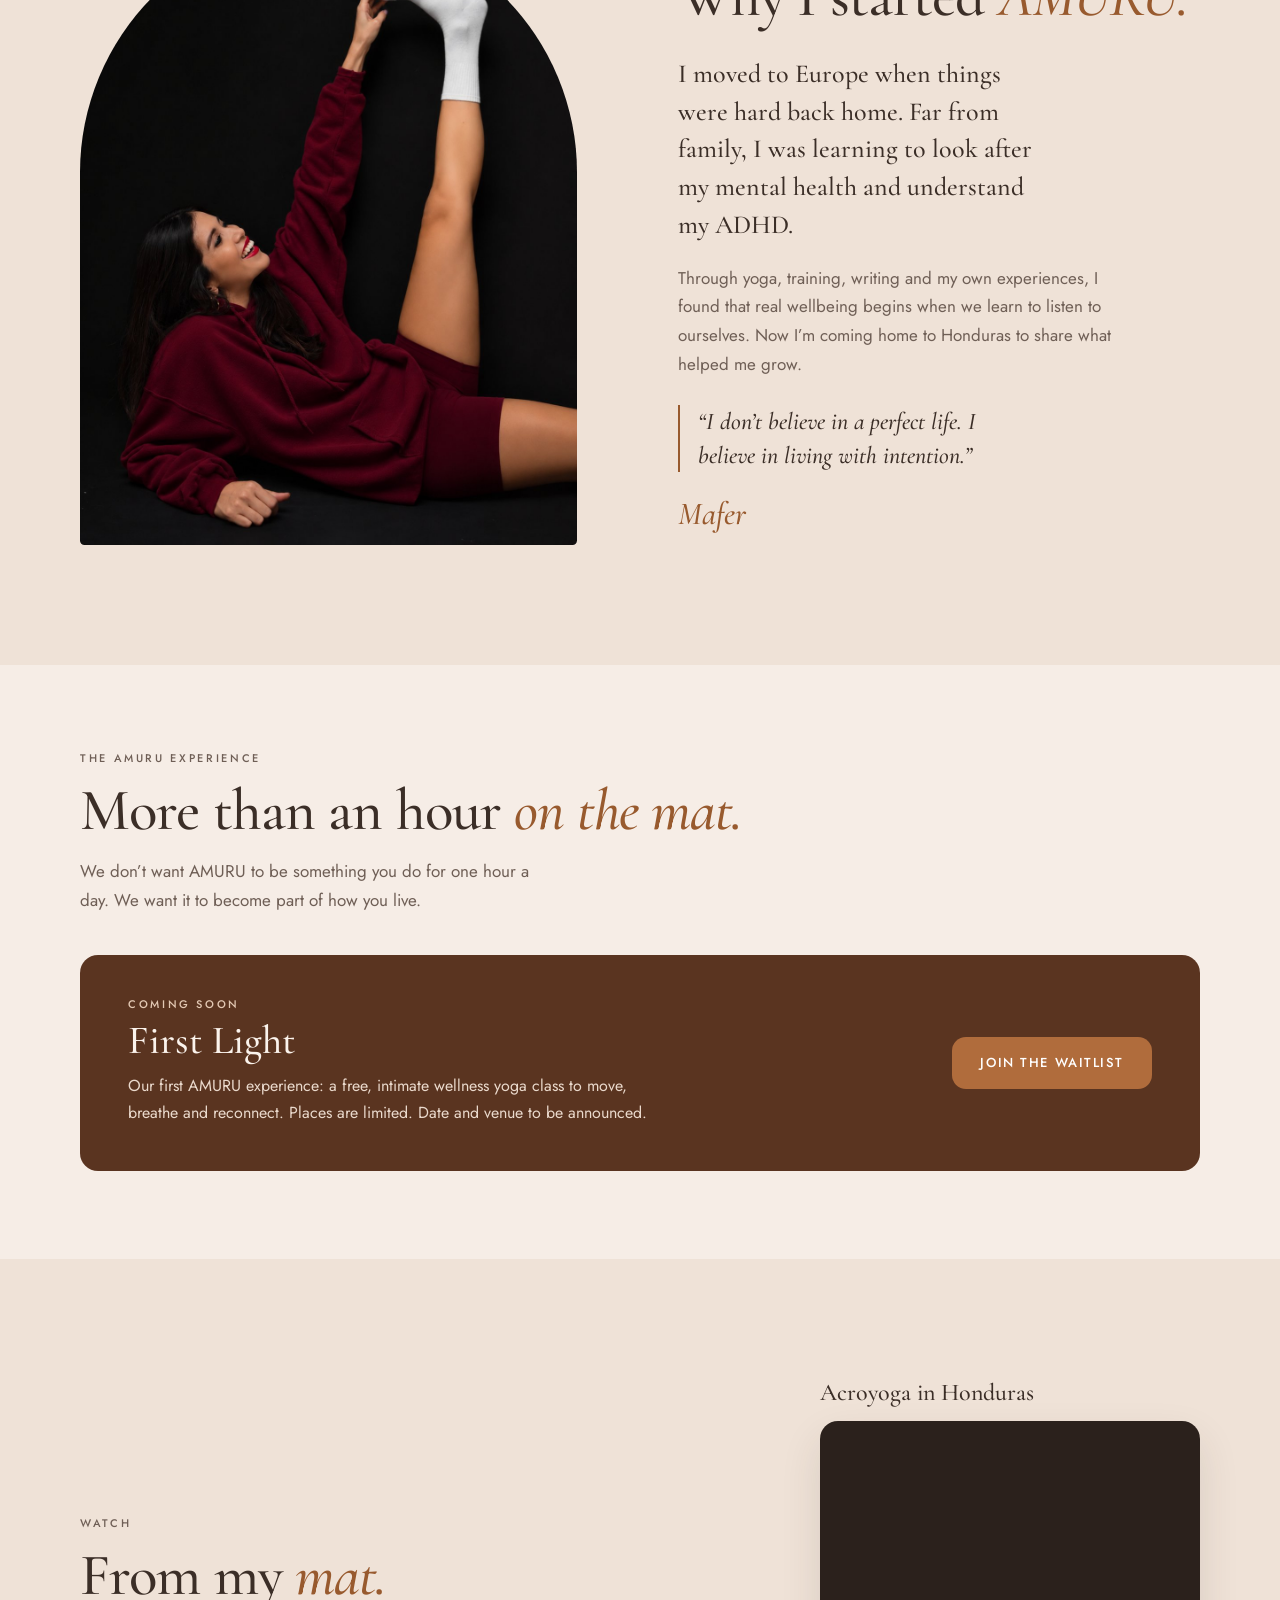
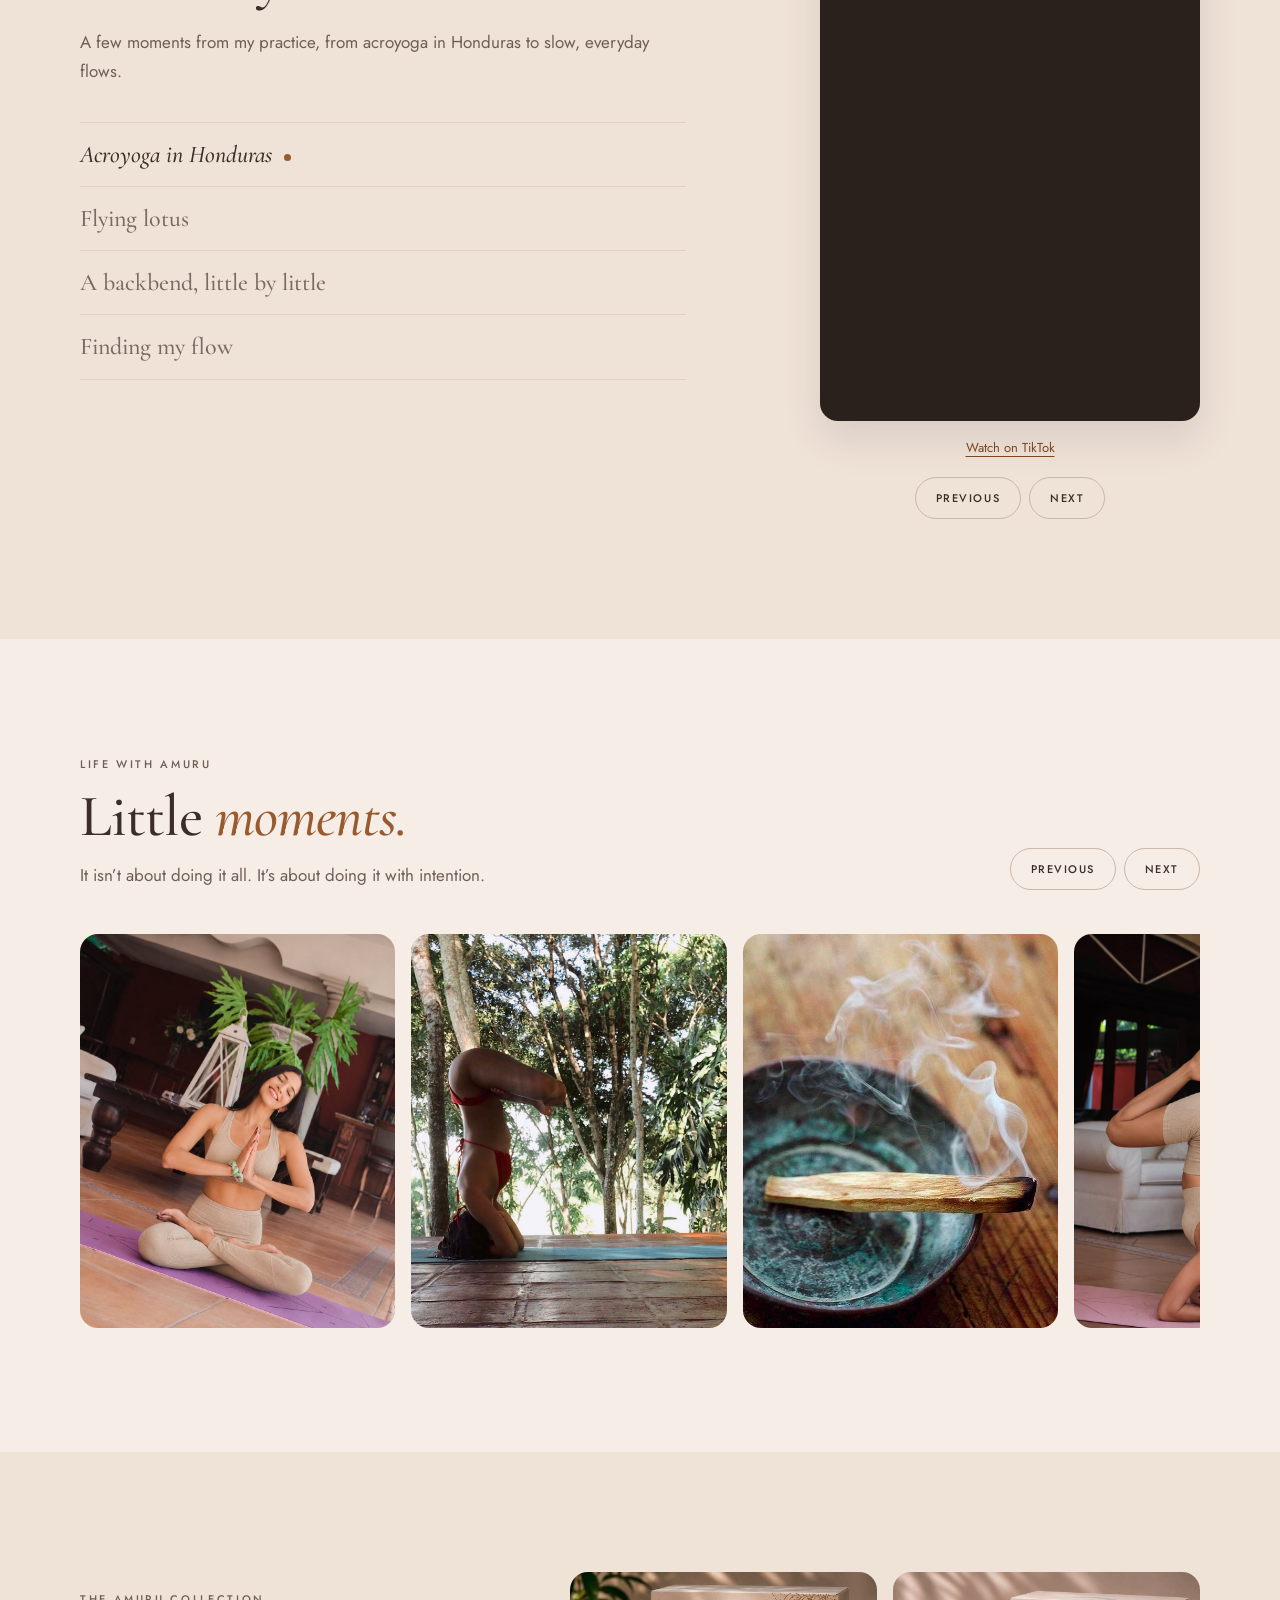
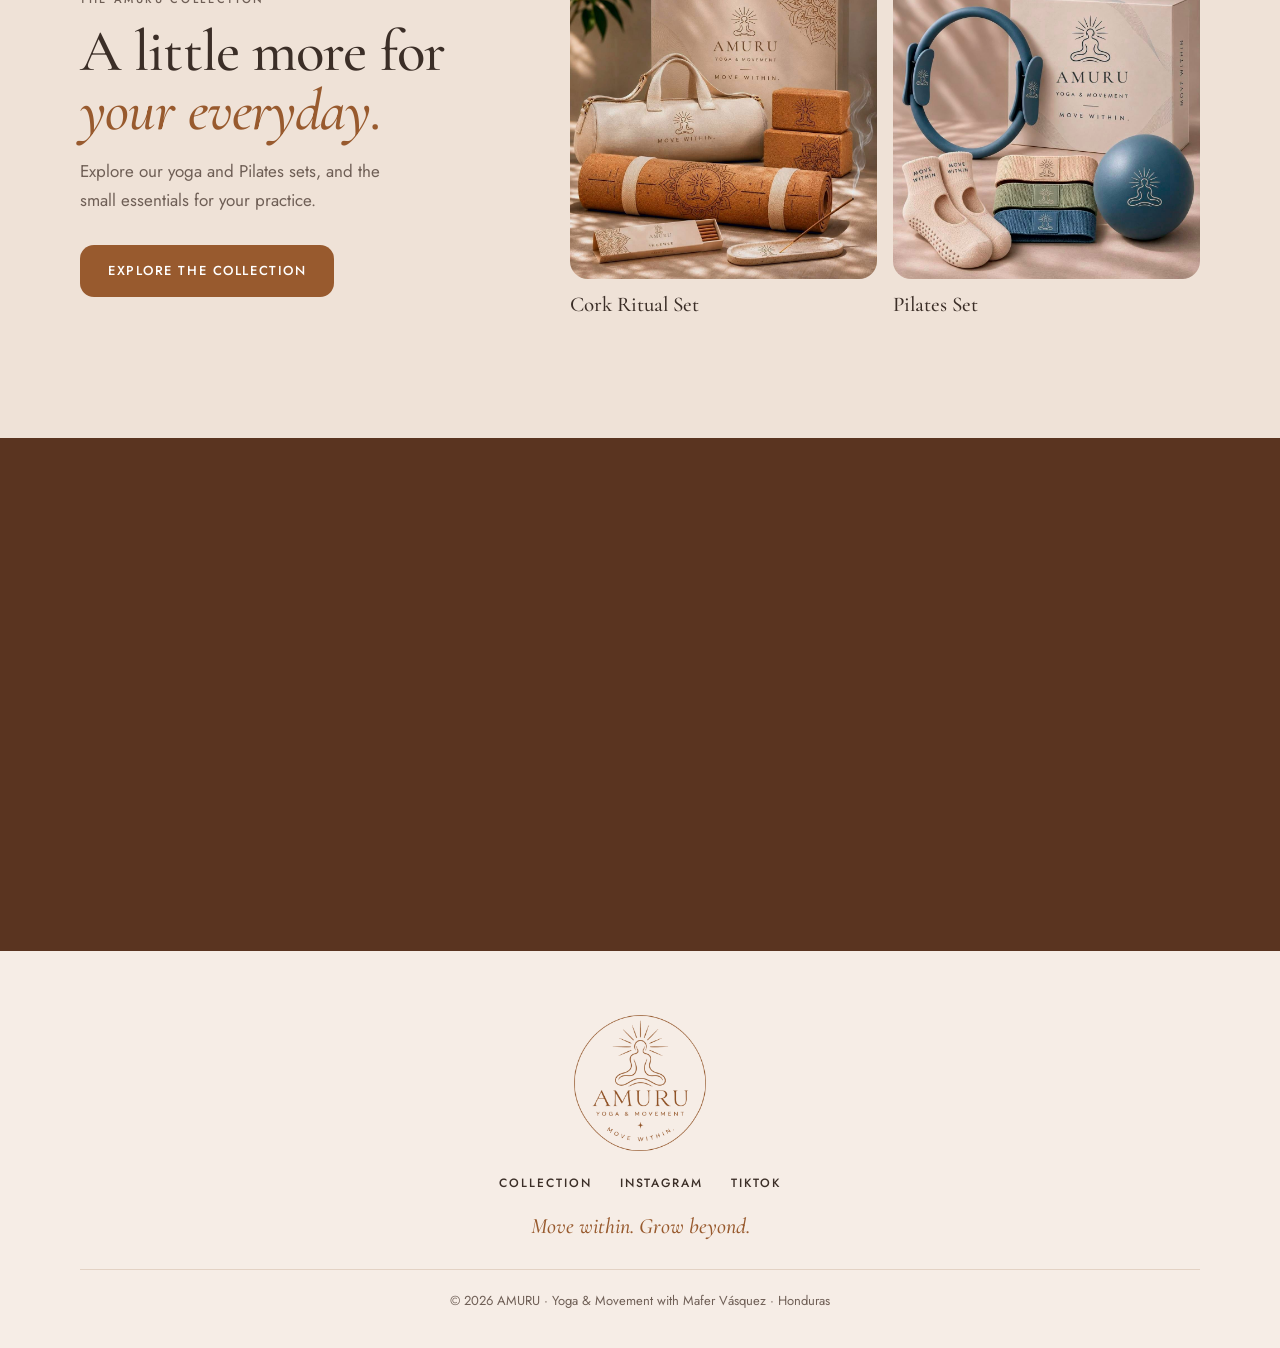
==== commit 9432b10d: "Remove film grade; match older photos to the natural look of the new shoot Co-Authored-By: Claude Op" ====
--- a/en/index.html
+++ b/en/index.html
@@ -24,7 +24,7 @@
 <header class="site-header" id="top"><div class="bar wrap"><a class="brand" href="#top" aria-label="AMURU, home"><img src="../fotos/amuru-symbol.png" alt=""/><span>AMURU</span></a><nav class="nav" aria-label="Main navigation"><a href="collection.html">Collection</a><a class="soc" href="https://www.tiktok.com/@mafervasquezz" target="_blank" rel="noopener noreferrer" aria-label="TikTok"><svg class="ico" viewBox="0 0 24 24" aria-hidden="true"><path d="M14.2 3.5v10.9a3.6 3.6 0 1 1-3.6-3.6" fill="none" stroke="currentColor" stroke-width="1.7" stroke-linecap="round" stroke-linejoin="round"/><path d="M14.2 3.5c.4 2.6 2.3 4.4 5 4.6" fill="none" stroke="currentColor" stroke-width="1.7" stroke-linecap="round"/></svg><span class="txt">TikTok</span></a><a class="soc" href="https://www.instagram.com/amuru.wellness/" target="_blank" rel="noopener noreferrer" aria-label="Instagram"><svg class="ico" viewBox="0 0 24 24" aria-hidden="true"><rect x="3.2" y="3.2" width="17.6" height="17.6" rx="5" fill="none" stroke="currentColor" stroke-width="1.6"/><circle cx="12" cy="12" r="4.1" fill="none" stroke="currentColor" stroke-width="1.6"/><circle cx="17.3" cy="6.7" r="1.1" fill="currentColor"/></svg><span class="txt">Instagram</span></a></nav><div class="lang" aria-label="Language"><a href="/" lang="es" hreflang="es" title="Español">ES</a><span aria-hidden="true">/</span><a href="/en/" lang="en" hreflang="en" aria-current="true" title="English">EN</a></div></div></header>
 <main>
 <section class="hero wrap">
-  <figure class="hero-photo"><img src="../fotos/hero-mafer.jpg?v=2" alt="Mafer smiling in burgundy activewear"/></figure>
+  <figure class="hero-photo"><img src="../fotos/hero-mafer.jpg?v=3" alt="Mafer smiling in burgundy activewear"/></figure>
   <div class="hero-copy">
     <p class="eyebrow">Yoga &amp; Movement · Honduras</p>
     <h1>Wellness<br>with <em>Mafer.</em></h1>
@@ -48,7 +48,7 @@
 <section class="story section tint" id="story">
   <div class="wrap story-grid">
     <div class="story-head reveal"><p class="eyebrow">My story</p><h2>Why I started <em>AMURU.</em></h2></div>
-    <figure class="story-photo reveal"><img src="../fotos/story-mafer.jpg" loading="lazy" alt="Mafer smiling as she lies back and stretches one leg up"/></figure>
+    <figure class="story-photo reveal"><img src="../fotos/story-mafer.jpg?v=3" loading="lazy" alt="Mafer smiling as she lies back and stretches one leg up"/></figure>
     <div class="story-body reveal">
       <p class="lead">I moved to Europe when things were hard back home. Far from family, I was learning to look after my mental health and understand my ADHD.</p>
       <p class="sub">Through yoga, training, writing and my own experiences, I found that real wellbeing begins when we learn to listen to ourselves. Now I’m coming home to Honduras to share what helped me grow.</p>
@@ -88,14 +88,14 @@
 <section class="moments section" id="moments">
   <div class="wrap">
     <div class="moments-head section-head reveal"><div><p class="eyebrow">Life with AMURU</p><h2>Little <em>moments.</em></h2><p class="sub">It isn’t about doing it all. It’s about doing it with intention.</p></div><div class="photo-nav"><button class="ghost" type="button" data-photo-step="-1" aria-label="Previous photo">Previous</button><button class="ghost" type="button" data-photo-step="1" aria-label="Next photo">Next</button></div></div>
-    <div class="galeria reveal" id="photo-gallery" role="region" tabindex="0" aria-label="Photos from Mafer’s life and yoga practice"><img src="../fotos/moment-namaste.jpg" loading="lazy" alt="Mafer sitting on her mat, smiling with her hands together at her chest"><img src="../fotos/instagram-CJCs2mjrTdW.jpg" loading="lazy" alt="Mafer holding a cross-legged headstand surrounded by trees"><img src="../fotos/ritual.jpg" loading="lazy" alt="Palo santo resting on a ceramic dish"><img src="../fotos/moment-headstand.jpg" loading="lazy" alt="Mafer in a headstand variation on her mat"><img src="../fotos/instagram-CYPrtsOuMMJ.jpg" loading="lazy" alt="Mafer practicing yoga on a swing over the sea"><img src="../fotos/mafer-en-su-mat.jpg?v=2" loading="lazy" alt="Mafer smiling as she lies on her yoga mat beside two blocks"><img src="../fotos/instagram-BIIc-s-A4sX.jpg" loading="lazy" alt="Mafer balancing beside turquoise water"><img src="../fotos/stillness.jpg" loading="lazy" alt="A quiet terrace overlooking the water"></div>
+    <div class="galeria reveal" id="photo-gallery" role="region" tabindex="0" aria-label="Photos from Mafer’s life and yoga practice"><img src="../fotos/moment-namaste.jpg?v=3" loading="lazy" alt="Mafer sitting on her mat, smiling with her hands together at her chest"><img src="../fotos/instagram-CJCs2mjrTdW.jpg?v=3" loading="lazy" alt="Mafer holding a cross-legged headstand surrounded by trees"><img src="../fotos/ritual.jpg?v=3" loading="lazy" alt="Palo santo resting on a ceramic dish"><img src="../fotos/moment-headstand.jpg?v=3" loading="lazy" alt="Mafer in a headstand variation on her mat"><img src="../fotos/instagram-CYPrtsOuMMJ.jpg?v=3" loading="lazy" alt="Mafer practicing yoga on a swing over the sea"><img src="../fotos/mafer-en-su-mat.jpg?v=3" loading="lazy" alt="Mafer smiling as she lies on her yoga mat beside two blocks"><img src="../fotos/instagram-BIIc-s-A4sX.jpg?v=3" loading="lazy" alt="Mafer balancing beside turquoise water"><img src="../fotos/stillness.jpg?v=3" loading="lazy" alt="A quiet terrace overlooking the water"></div>
   </div>
 </section>
 
 <section id="collection-preview" class="teaser section tint" aria-labelledby="collection-preview-title">
   <div class="wrap teaser-grid">
     <div class="teaser-copy reveal"><p class="eyebrow">The AMURU collection</p><h2 id="collection-preview-title">A little more for <em>your everyday.</em></h2><p class="sub">Explore our yoga and Pilates sets, and the small essentials for your practice.</p></div>
-    <div class="teaser-images reveal"><figure><img src="../fotos/cork-ritual.jpg" alt="Cork Ritual Set with cork mat, blocks and canvas bag" loading="lazy"><figcaption>Cork Ritual Set</figcaption></figure><figure><img src="../fotos/pilates.jpg" alt="Pilates Set with ring, ball, fabric bands and grip socks" loading="lazy"><figcaption>Pilates Set</figcaption></figure></div>
+    <div class="teaser-images reveal"><figure><img src="../fotos/cork-ritual.jpg?v=3" alt="Cork Ritual Set with cork mat, blocks and canvas bag" loading="lazy"><figcaption>Cork Ritual Set</figcaption></figure><figure><img src="../fotos/pilates.jpg?v=3" alt="Pilates Set with ring, ball, fabric bands and grip socks" loading="lazy"><figcaption>Pilates Set</figcaption></figure></div>
     <div class="teaser-cta reveal"><a class="btn" href="collection.html">Explore the collection</a></div>
   </div>
 </section>
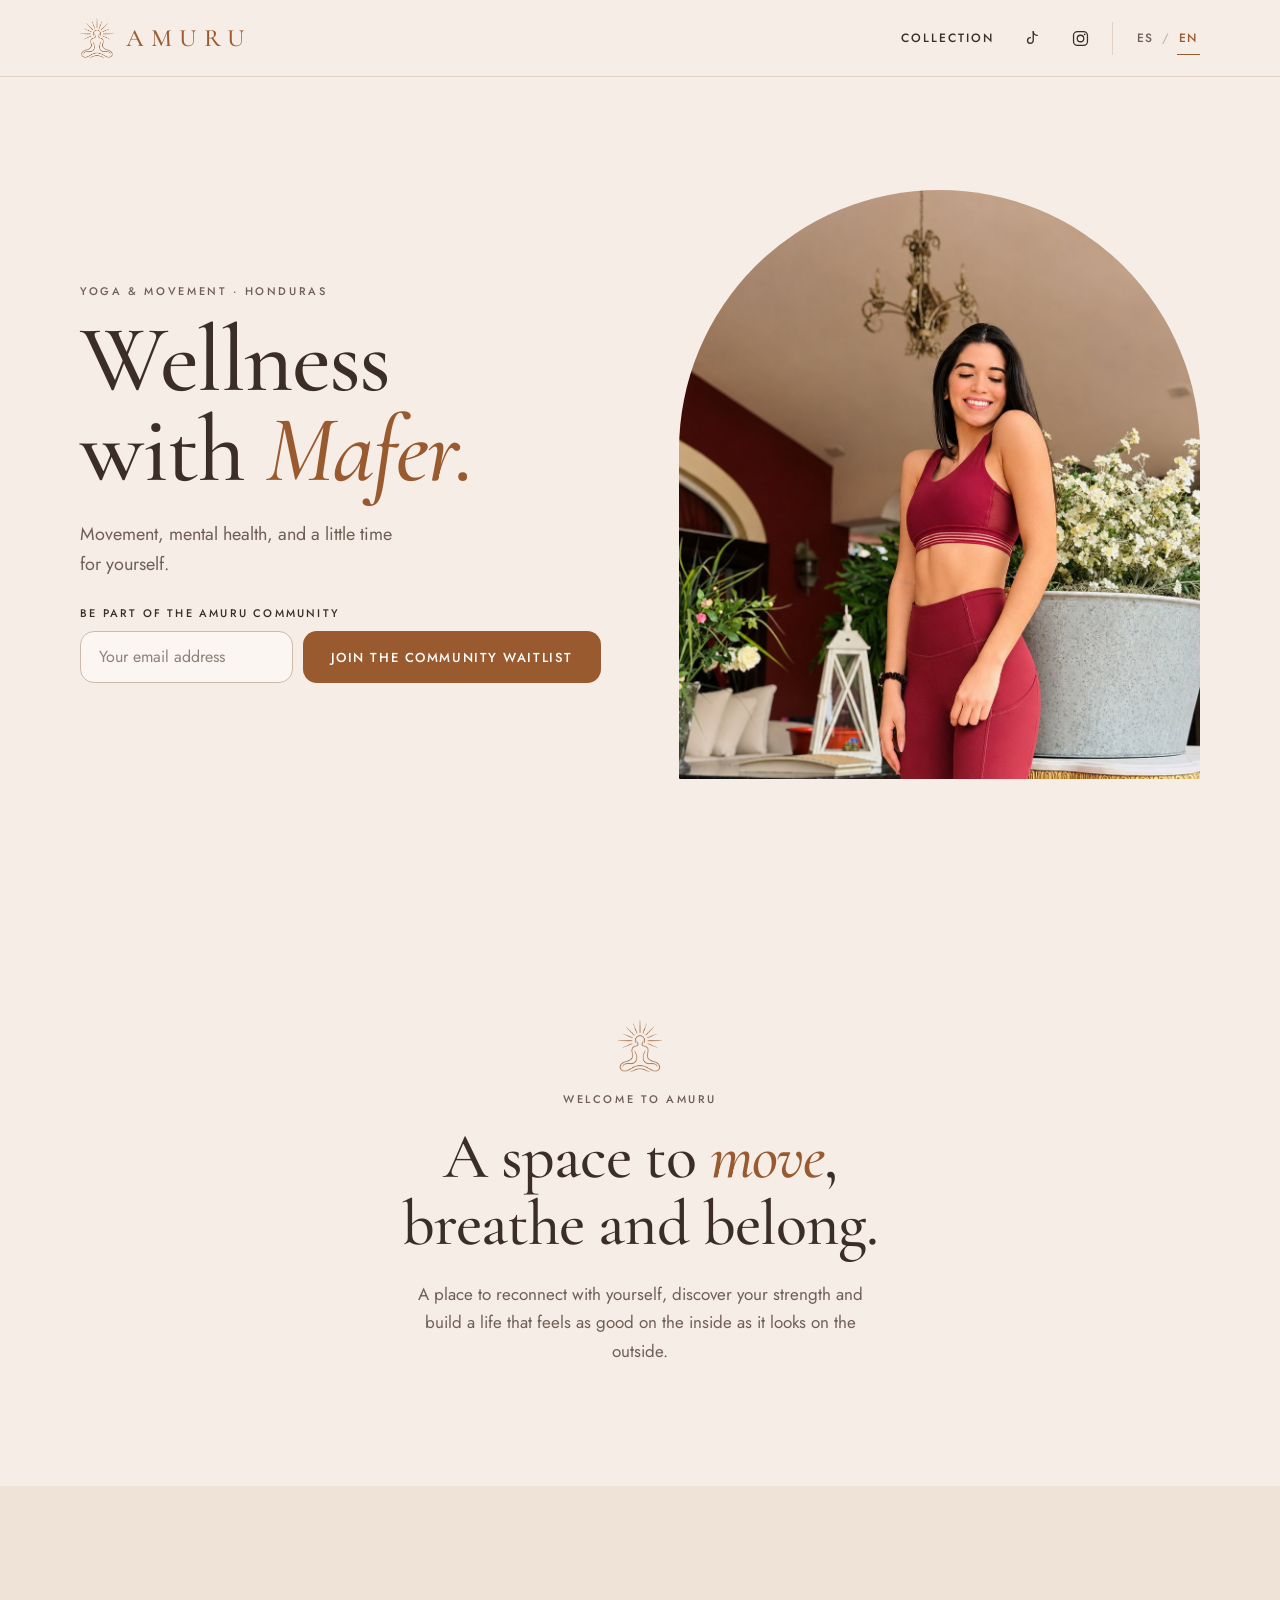
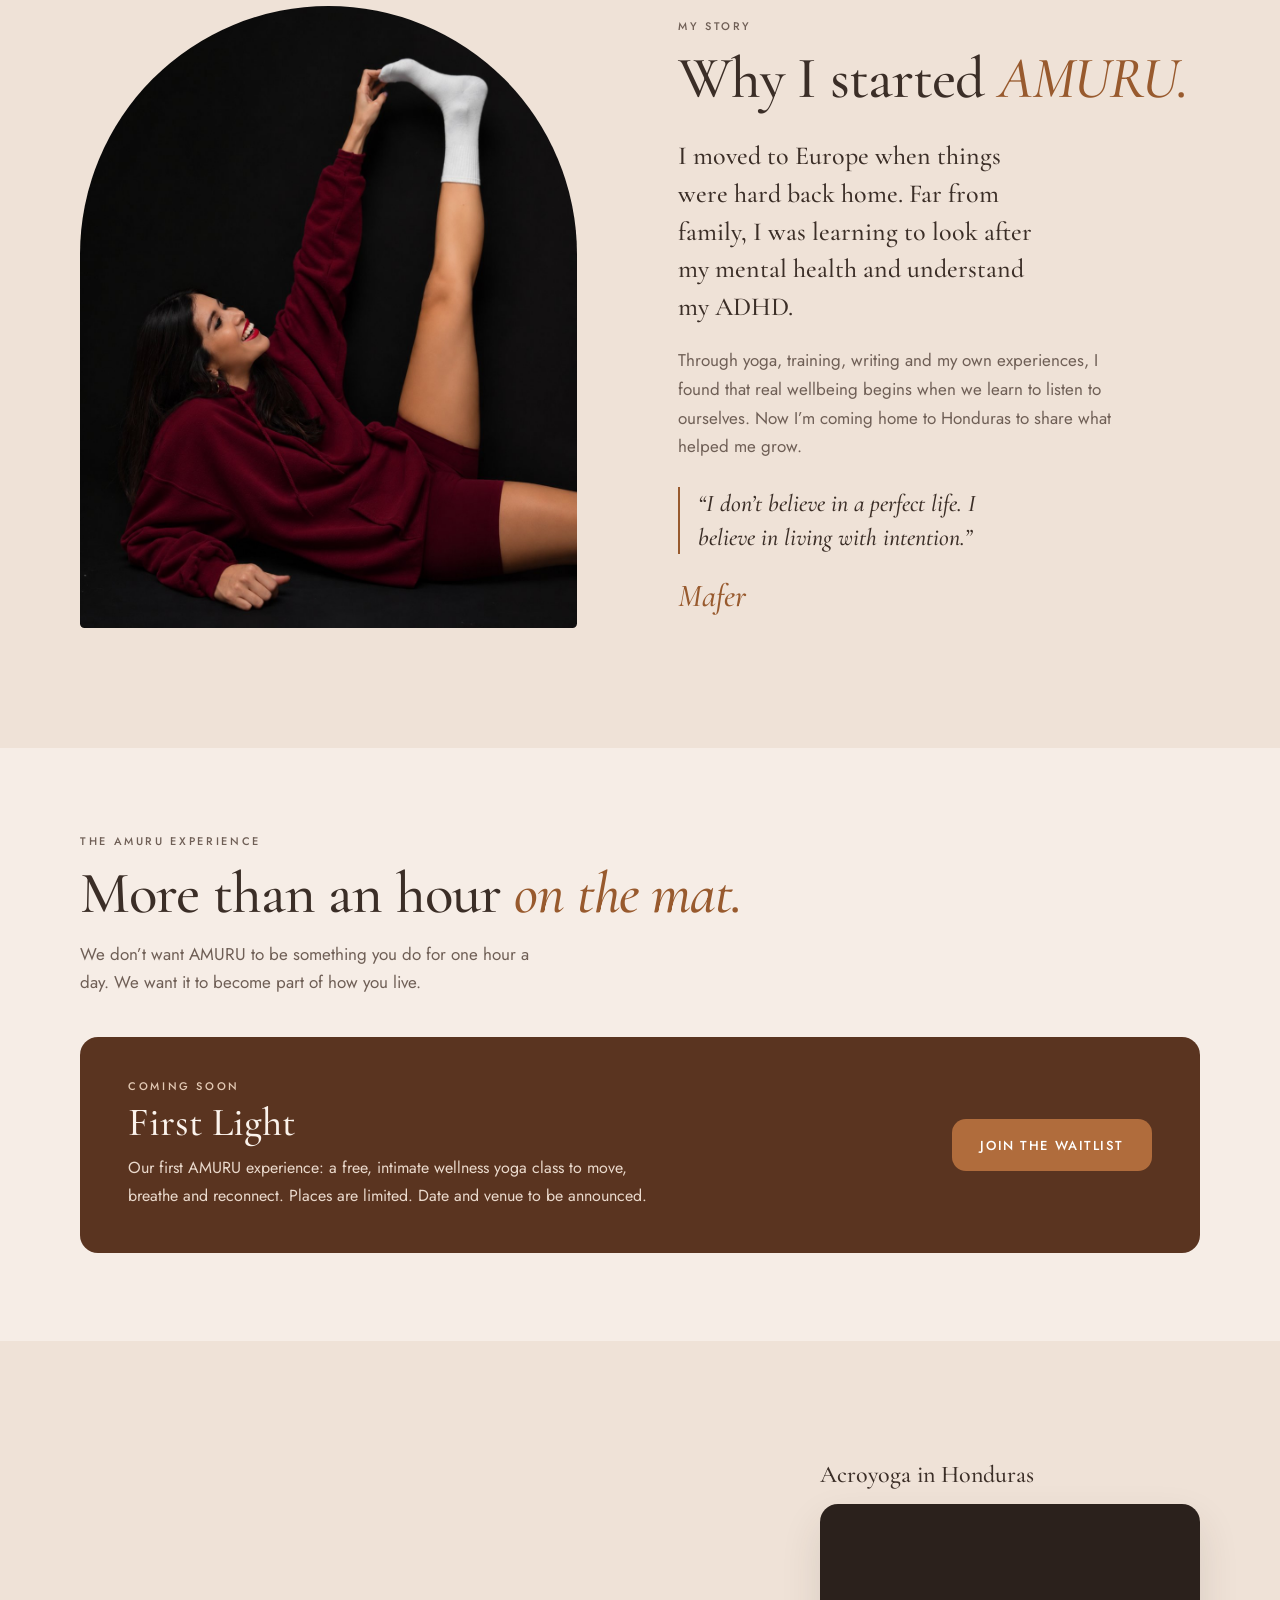
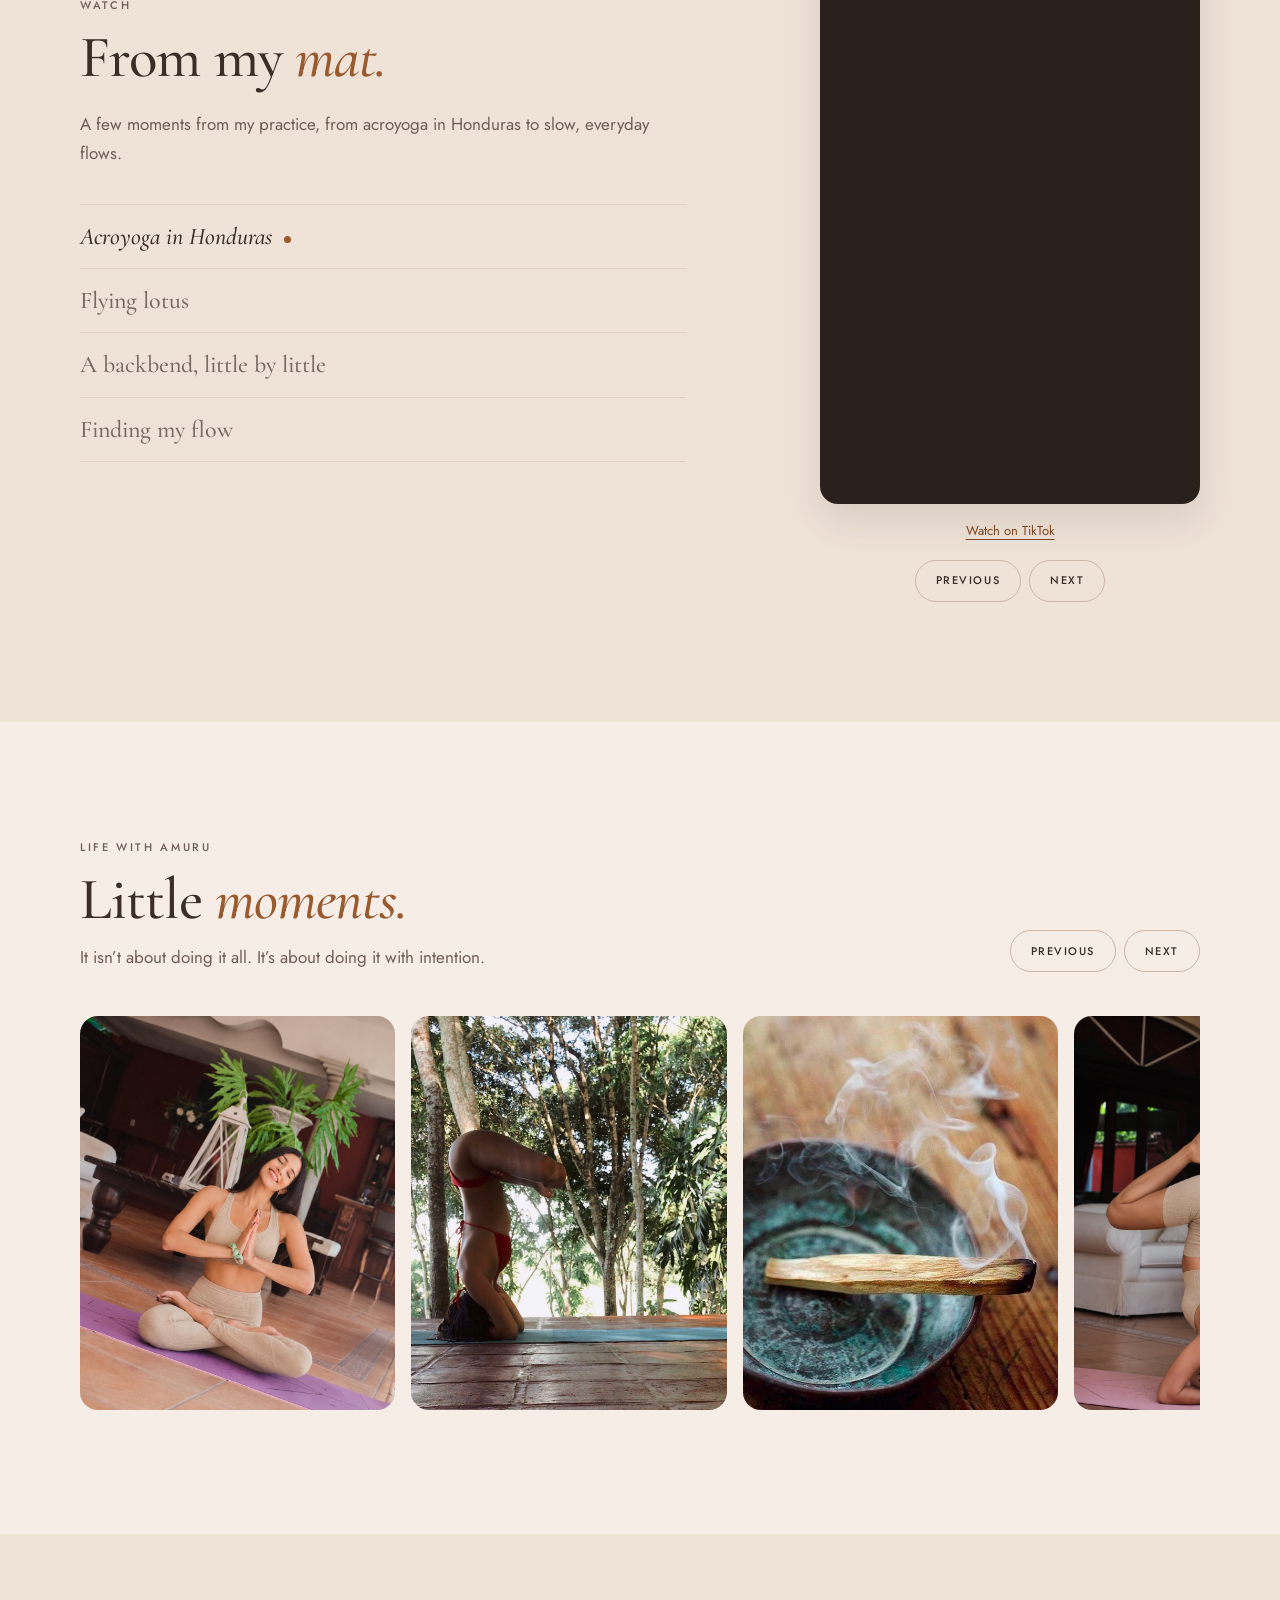
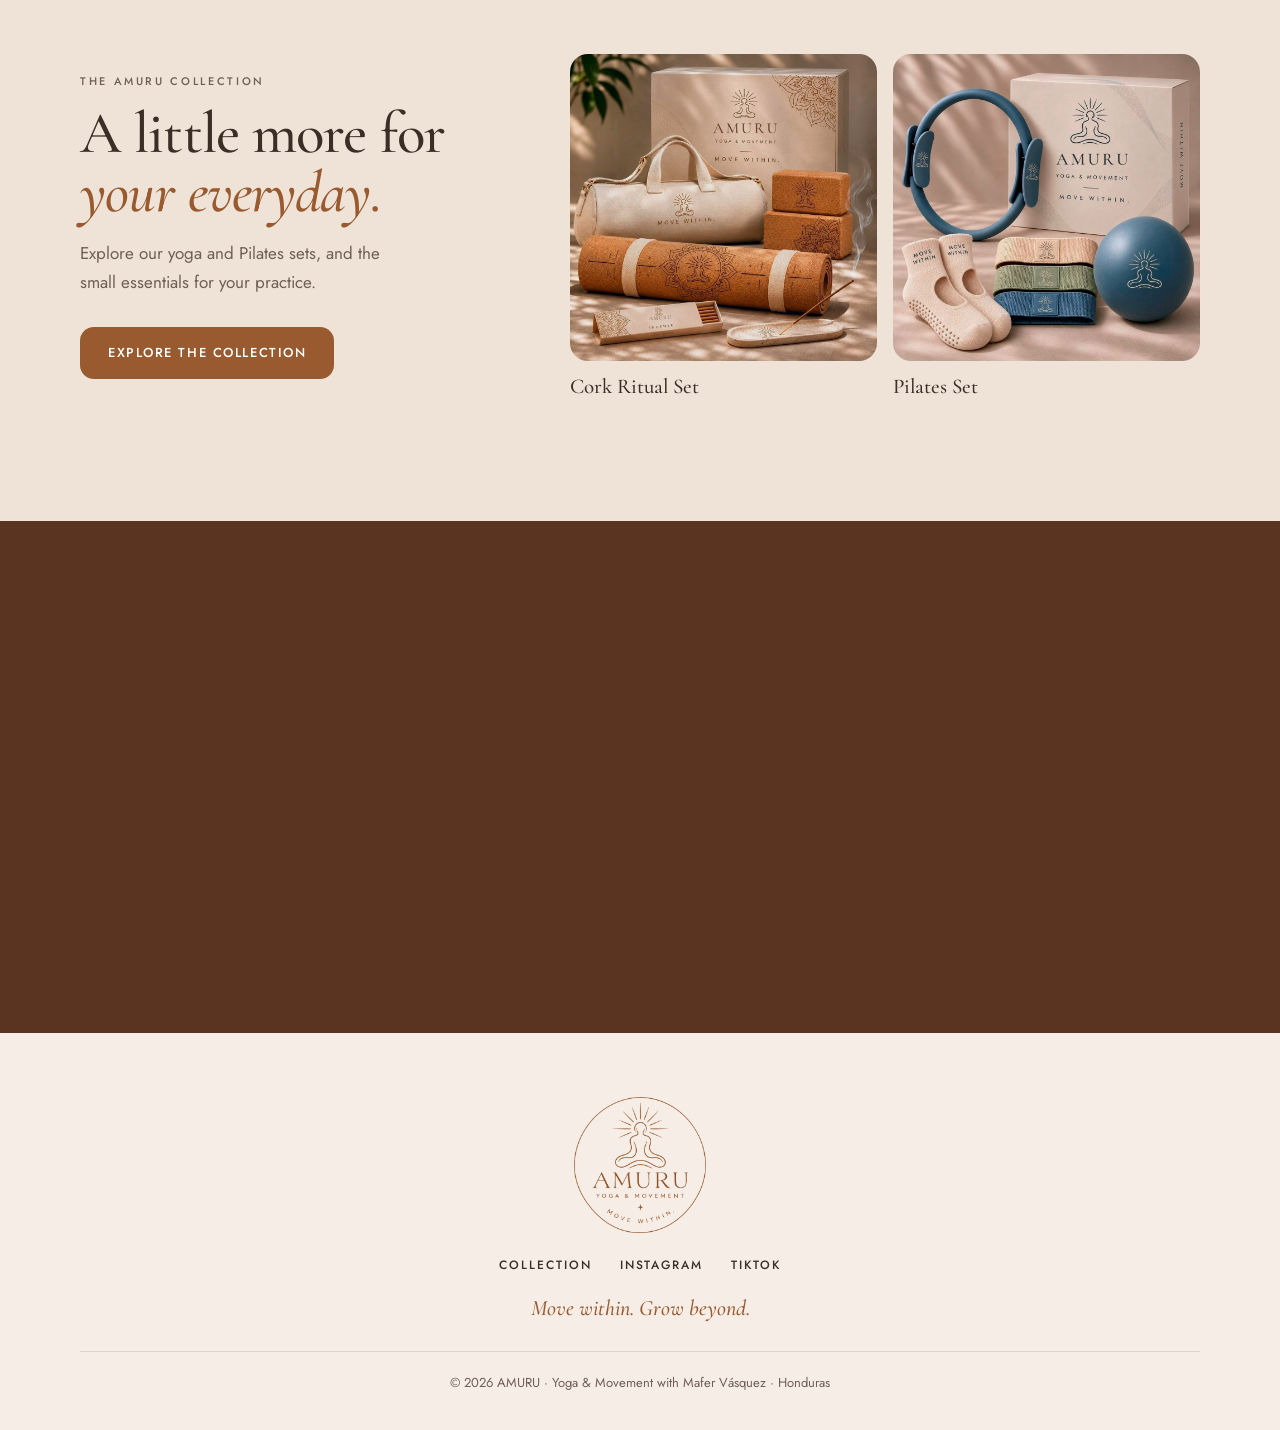
==== commit e97cdbaa: "Desktop hero fits in the first screen Co-Authored-By: Claude Opus 5.5 <noreply@anthropic.com> Claude" ====
--- a/en/index.html
+++ b/en/index.html
@@ -19,7 +19,7 @@
 <link rel="preload" href="../fonts/cormorant-garamond-latin-500-normal.woff2" as="font" type="font/woff2" crossorigin>
 <link rel="preload" href="../fonts/jost-latin-400-normal.woff2" as="font" type="font/woff2" crossorigin>
 <script>document.documentElement.classList.add("js")</script>
-<link rel="stylesheet" href="../assets/site.css?v=12"></head>
+<link rel="stylesheet" href="../assets/site.css?v=13"></head>
 <body class="home">
 <header class="site-header" id="top"><div class="bar wrap"><a class="brand" href="#top" aria-label="AMURU, home"><img src="../fotos/amuru-symbol.png" alt=""/><span>AMURU</span></a><nav class="nav" aria-label="Main navigation"><a href="collection.html">Collection</a><a class="soc" href="https://www.tiktok.com/@mafervasquezz" target="_blank" rel="noopener noreferrer" aria-label="TikTok"><svg class="ico" viewBox="0 0 24 24" aria-hidden="true"><path d="M14.2 3.5v10.9a3.6 3.6 0 1 1-3.6-3.6" fill="none" stroke="currentColor" stroke-width="1.7" stroke-linecap="round" stroke-linejoin="round"/><path d="M14.2 3.5c.4 2.6 2.3 4.4 5 4.6" fill="none" stroke="currentColor" stroke-width="1.7" stroke-linecap="round"/></svg><span class="txt">TikTok</span></a><a class="soc" href="https://www.instagram.com/amuru.wellness/" target="_blank" rel="noopener noreferrer" aria-label="Instagram"><svg class="ico" viewBox="0 0 24 24" aria-hidden="true"><rect x="3.2" y="3.2" width="17.6" height="17.6" rx="5" fill="none" stroke="currentColor" stroke-width="1.6"/><circle cx="12" cy="12" r="4.1" fill="none" stroke="currentColor" stroke-width="1.6"/><circle cx="17.3" cy="6.7" r="1.1" fill="currentColor"/></svg><span class="txt">Instagram</span></a></nav><div class="lang" aria-label="Language"><a href="/" lang="es" hreflang="es" title="Español">ES</a><span aria-hidden="true">/</span><a href="/en/" lang="en" hreflang="en" aria-current="true" title="English">EN</a></div></div></header>
 <main>
--- a/assets/site.css
+++ b/assets/site.css
@@ -310,3 +310,11 @@
 .nav .soc .ico{display:block;width:19px;height:19px}
 .nav .soc:hover{color:var(--copper)}
 @media(min-width:761px){.nav{align-items:center;gap:26px}}
+
+/* desktop hero: fit heading, text, form and photo in the first screen */
+@media(min-width:761px){
+.hero{min-height:calc(100svh - 77px);padding:36px 0 44px;align-content:center}
+.hero-photo img{height:min(46vw,620px,calc(100svh - 77px - 80px));min-height:360px}
+.hero h1{font-size:clamp(56px,min(7.4vw,11.5svh),104px)}
+.lede{margin-bottom:28px}
+}
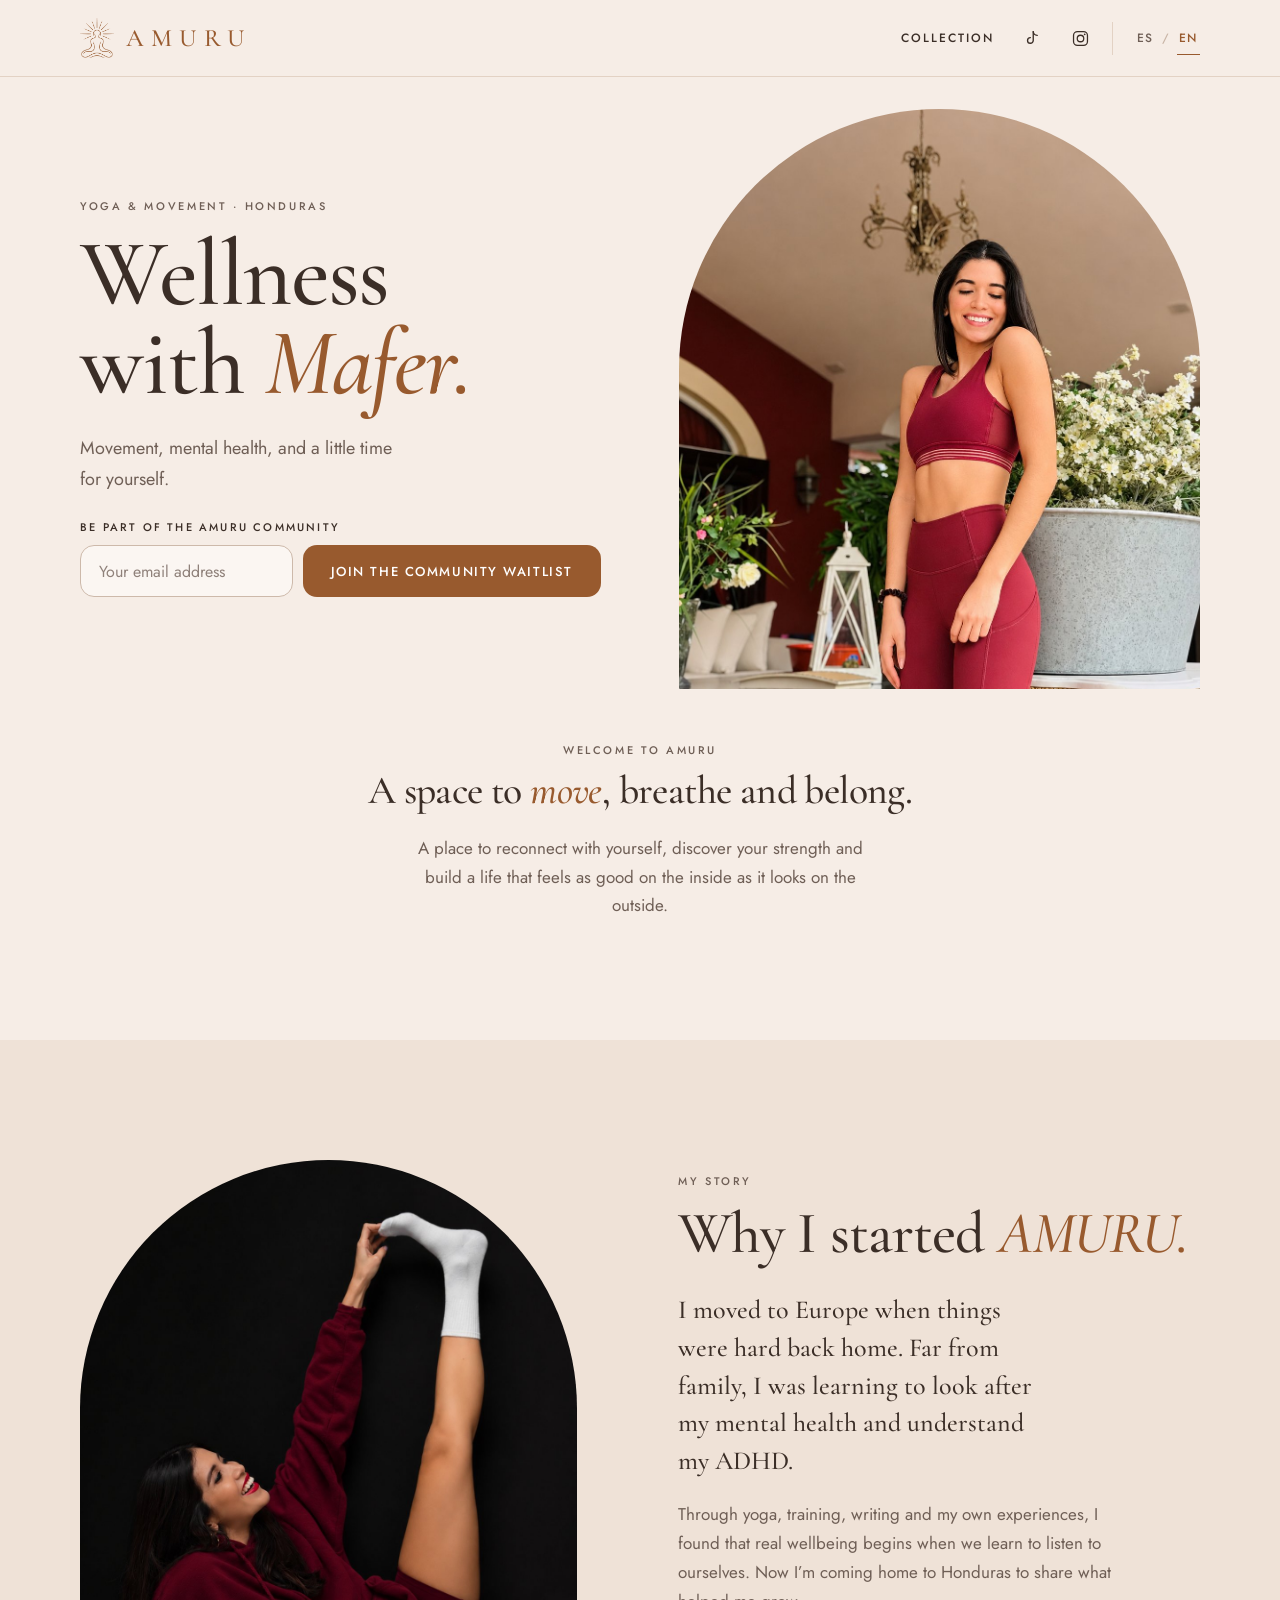
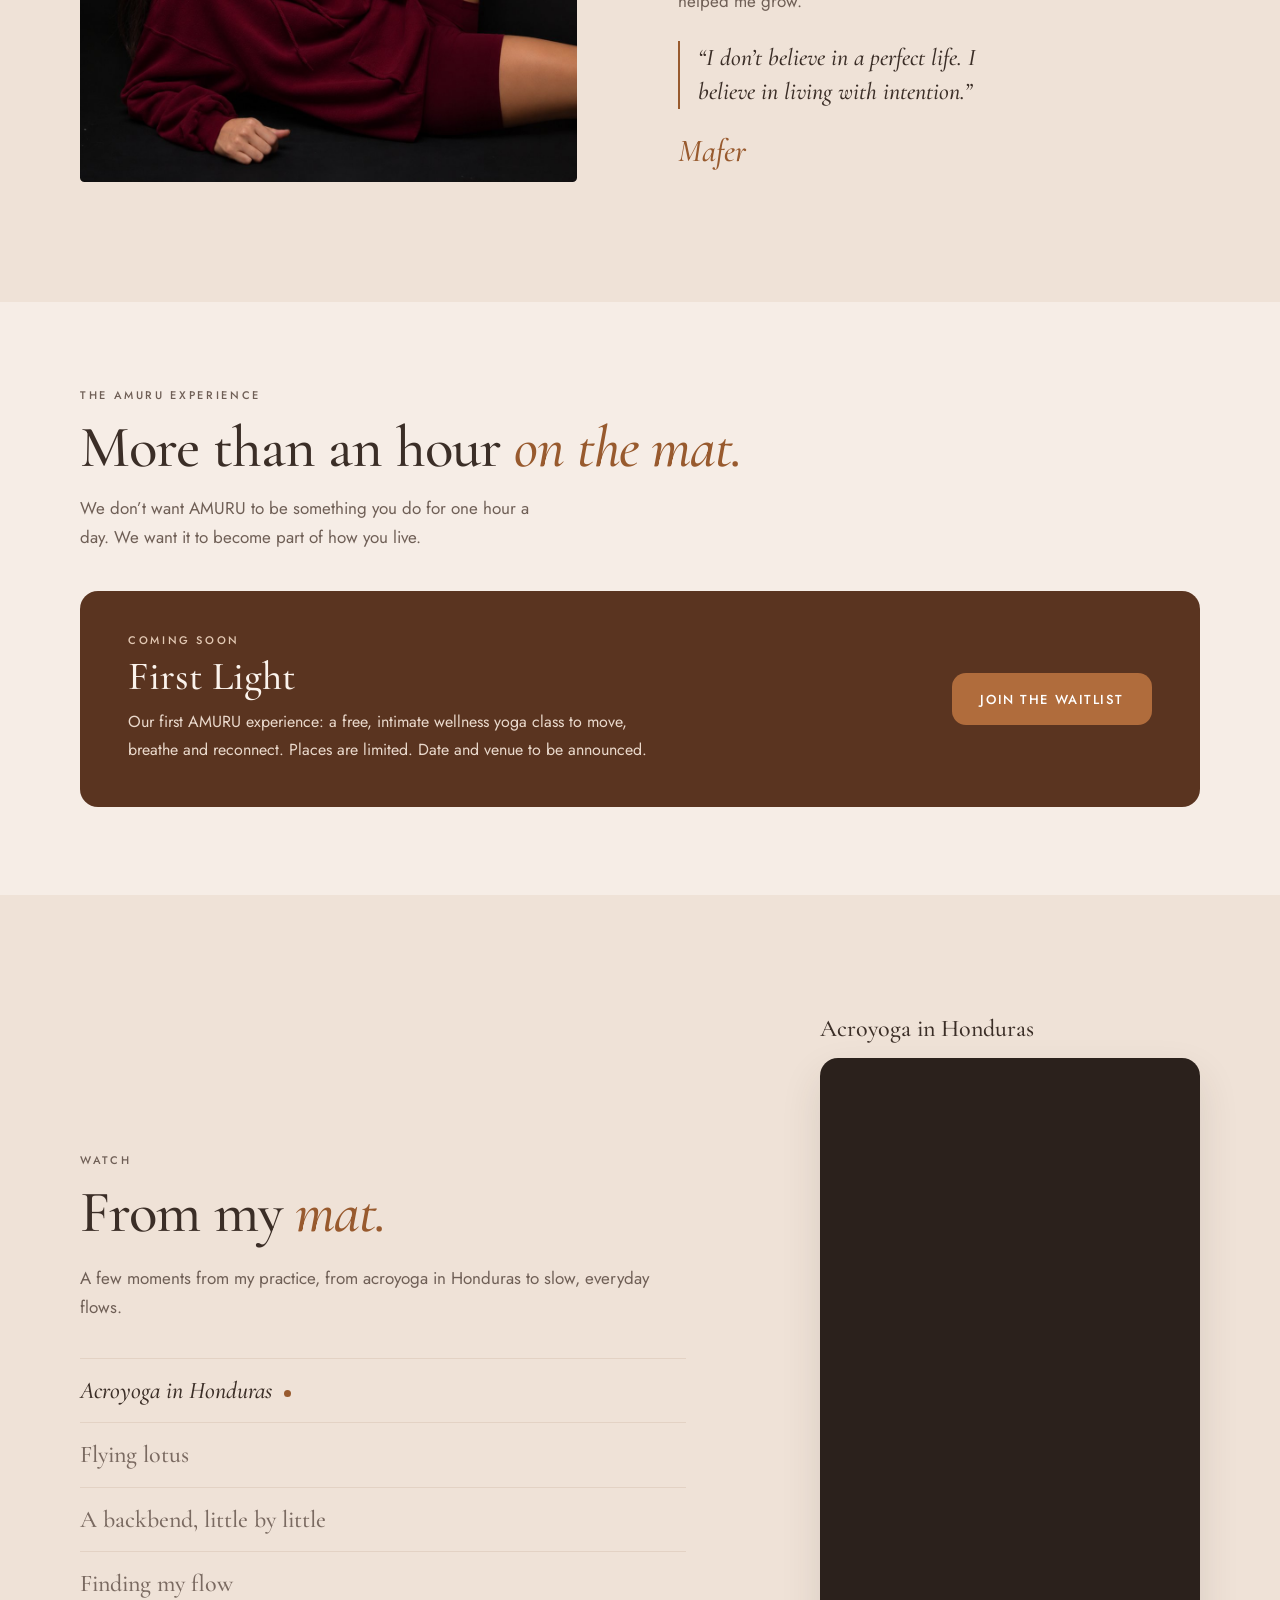
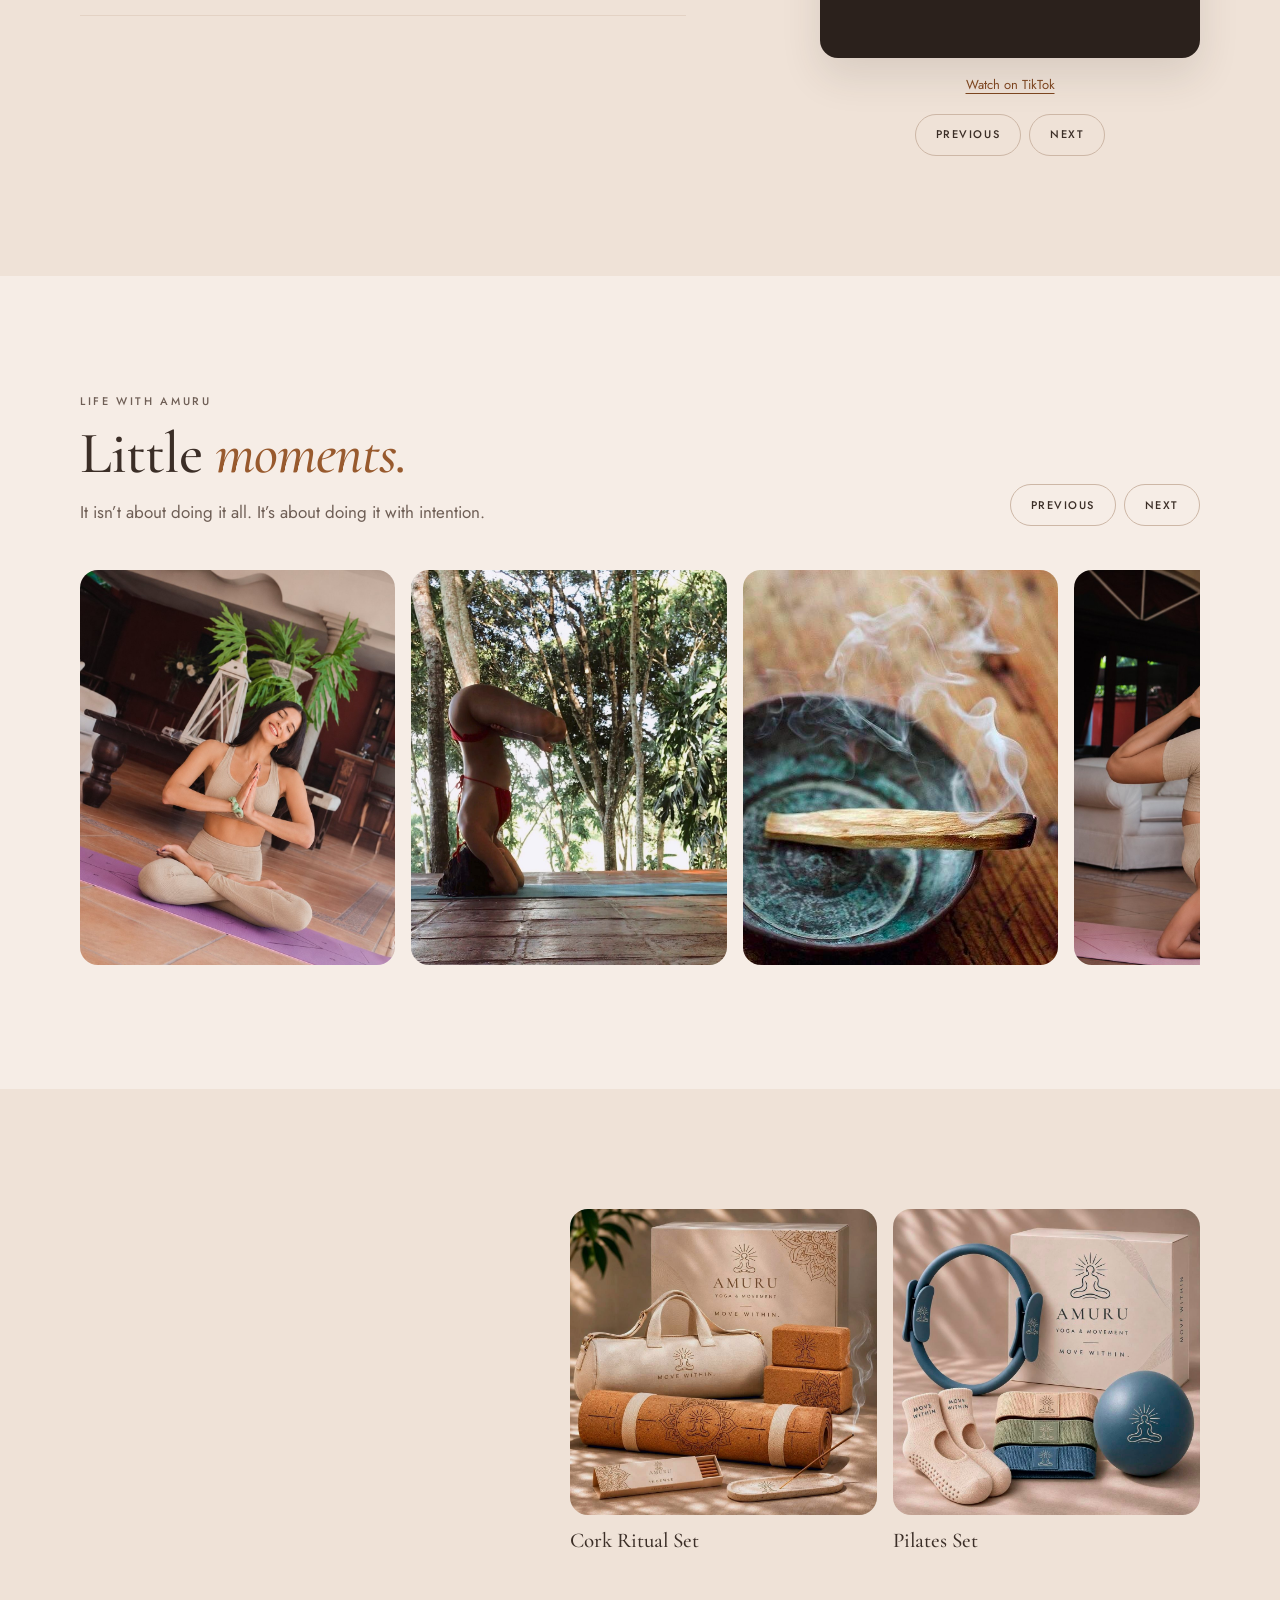
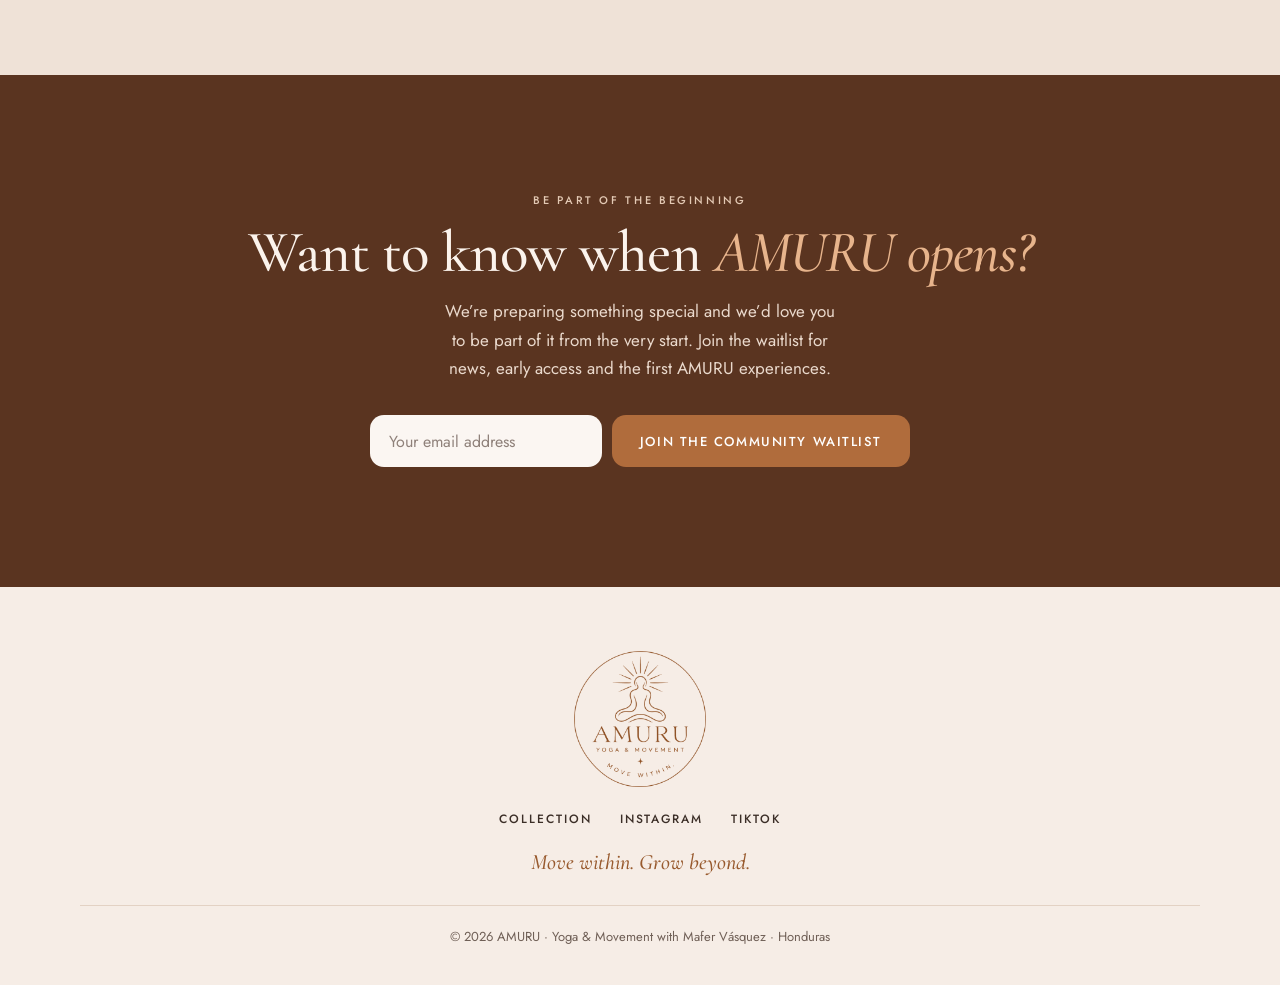
==== commit bb1b1d4a: "Desktop: pull welcome heading up so it shows in full on the first screen Co-Authored-By: Claude Opus" ====
--- a/en/index.html
+++ b/en/index.html
@@ -19,7 +19,7 @@
 <link rel="preload" href="../fonts/cormorant-garamond-latin-500-normal.woff2" as="font" type="font/woff2" crossorigin>
 <link rel="preload" href="../fonts/jost-latin-400-normal.woff2" as="font" type="font/woff2" crossorigin>
 <script>document.documentElement.classList.add("js")</script>
-<link rel="stylesheet" href="../assets/site.css?v=13"></head>
+<link rel="stylesheet" href="../assets/site.css?v=15"></head>
 <body class="home">
 <header class="site-header" id="top"><div class="bar wrap"><a class="brand" href="#top" aria-label="AMURU, home"><img src="../fotos/amuru-symbol.png" alt=""/><span>AMURU</span></a><nav class="nav" aria-label="Main navigation"><a href="collection.html">Collection</a><a class="soc" href="https://www.tiktok.com/@mafervasquezz" target="_blank" rel="noopener noreferrer" aria-label="TikTok"><svg class="ico" viewBox="0 0 24 24" aria-hidden="true"><path d="M14.2 3.5v10.9a3.6 3.6 0 1 1-3.6-3.6" fill="none" stroke="currentColor" stroke-width="1.7" stroke-linecap="round" stroke-linejoin="round"/><path d="M14.2 3.5c.4 2.6 2.3 4.4 5 4.6" fill="none" stroke="currentColor" stroke-width="1.7" stroke-linecap="round"/></svg><span class="txt">TikTok</span></a><a class="soc" href="https://www.instagram.com/amuru.wellness/" target="_blank" rel="noopener noreferrer" aria-label="Instagram"><svg class="ico" viewBox="0 0 24 24" aria-hidden="true"><rect x="3.2" y="3.2" width="17.6" height="17.6" rx="5" fill="none" stroke="currentColor" stroke-width="1.6"/><circle cx="12" cy="12" r="4.1" fill="none" stroke="currentColor" stroke-width="1.6"/><circle cx="17.3" cy="6.7" r="1.1" fill="currentColor"/></svg><span class="txt">Instagram</span></a></nav><div class="lang" aria-label="Language"><a href="/" lang="es" hreflang="es" title="Español">ES</a><span aria-hidden="true">/</span><a href="/en/" lang="en" hreflang="en" aria-current="true" title="English">EN</a></div></div></header>
 <main>
--- a/assets/site.css
+++ b/assets/site.css
@@ -311,10 +311,16 @@
 .nav .soc:hover{color:var(--copper)}
 @media(min-width:761px){.nav{align-items:center;gap:26px}}
 
-/* desktop hero: fit heading, text, form and photo in the first screen */
+/* desktop: hero plus the welcome heading both show on the first screen */
 @media(min-width:761px){
-.hero{min-height:calc(100svh - 77px);padding:36px 0 44px;align-content:center}
-.hero-photo img{height:min(46vw,620px,calc(100svh - 77px - 80px));min-height:360px}
-.hero h1{font-size:clamp(56px,min(7.4vw,11.5svh),104px)}
+.hero{min-height:0;padding:32px 0 20px}
+.hero-photo img{height:min(46vw,580px,calc(100svh - 77px - 52px - 190px));min-height:330px}
+.hero h1{font-size:clamp(56px,min(7.4vw,10.5svh),104px)}
 .lede{margin-bottom:28px}
-}
+.intro.section{padding-top:44px}
+.intro .mark{display:none}
+.intro .eyebrow{margin-bottom:14px}
+.intro h2{max-width:none;font-size:clamp(34px,3.1vw,46px)}
+.intro.section{padding-top:36px}
+}
+@media(min-width:1180px){.intro h2{white-space:nowrap}}
